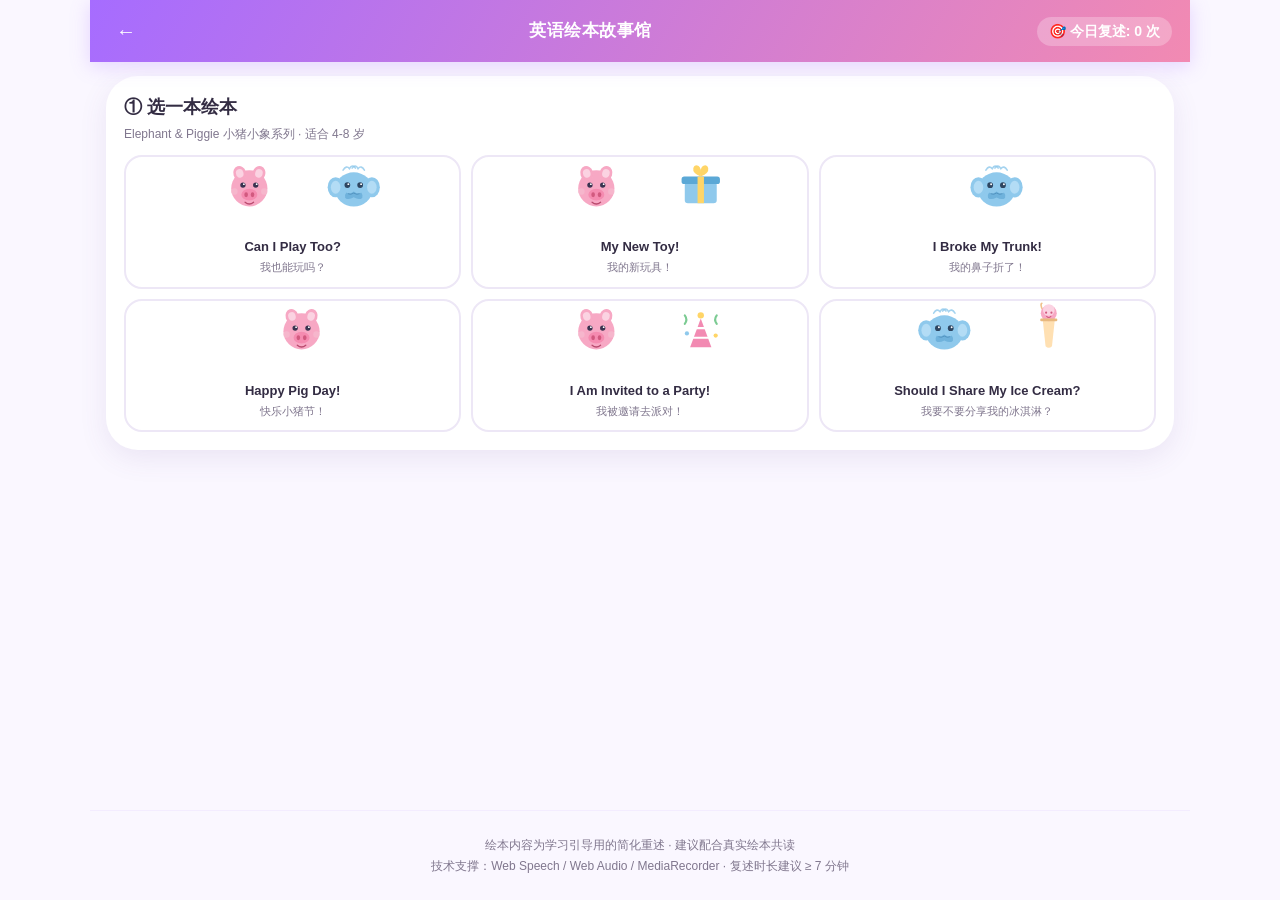
==== english-story.html @ b47df7da "Add English Story Tool: Elephant & Piggie storytelling with recording & feedback" ====
<!DOCTYPE html>
<html lang="zh-CN">
<head>
<meta charset="UTF-8">
<meta name="viewport" content="width=device-width,initial-scale=1.0,maximum-scale=1.0,user-scalable=no,viewport-fit=cover">
<meta name="apple-mobile-web-app-capable" content="yes">
<meta name="theme-color" content="#A66CFF">
<title>英语绘本故事馆 · Elephant & Piggie</title>
<style>
:root{
  --pri:#A66CFF; --pri-l:#F1E9FF; --pri-d:#8B4AE8;
  --accent:#F28AB2; --accent-l:#FCE4EC;
  --math:#FFD567; --math-l:#FFF8E1;
  --cn:#49C7C0; --cn-l:#E0F7FA;
  --habit:#69C98C; --habit-l:#E8F5E9;
  --eng:#4FC3F7; --eng-l:#E3F2FD;
  --bad:#F4707C;
  --bg:#FAF7FF; --bg-alt:#F5F0FA;
  --card:#FFF; --txt:#332C43; --tx2:#80778E;
  --sh:0 8px 28px rgba(94,70,150,.10);
  --sh-hover:0 16px 48px rgba(94,70,150,.18);
  --r:24px; --r-lg:32px;
  --sb:env(safe-area-inset-bottom,0px);
  --st:env(safe-area-inset-top,0px);
}
*{margin:0;padding:0;box-sizing:border-box;-webkit-tap-highlight-color:transparent}
html{scroll-behavior:smooth}
@media (prefers-reduced-motion:reduce){html{scroll-behavior:auto}*, *::before, *::after{animation-duration:.01ms!important;transition-duration:.01ms!important}}
body{
  font-family:-apple-system,BlinkMacSystemFont,"PingFang SC","Microsoft YaHei",sans-serif;
  background:var(--bg); color:var(--txt);
  min-height:100vh; overflow-x:hidden;
  line-height:1.5; -webkit-font-smoothing:antialiased;
}
#app{max-width:960px;margin:0 auto;min-height:100vh;display:flex;flex-direction:column}
.hdr{position:sticky;top:0;z-index:100;background:linear-gradient(120deg,#A66CFF,#F28AB2);padding:12px 18px;padding-top:max(12px,var(--st));display:flex;align-items:center;justify-content:space-between;box-shadow:0 4px 18px rgba(166,108,255,.25)}
.hdr .back{font-size:20px;color:#FFF;cursor:pointer;text-decoration:none;padding:4px 8px;border-radius:8px;transition:background .15s}
.hdr .back:hover{background:rgba(255,255,255,.2)}
.hdr h1{font-size:17px;font-weight:800;color:#FFF;letter-spacing:.5px;flex:1;text-align:center}
.hdr .stats{font-size:14px;color:#FFF;font-weight:700;background:rgba(255,255,255,.25);padding:4px 12px;border-radius:16px;white-space:nowrap}
.main{padding:14px 16px;padding-bottom:calc(60px+var(--sb));flex:1}

.panel{background:var(--card);border-radius:var(--r-lg);padding:18px;box-shadow:var(--sh);margin-bottom:14px}
.panel h2{font-size:18px;font-weight:800;margin-bottom:4px}
.panel .hint{font-size:12px;color:var(--tx2);margin-bottom:12px}

/* 故事选择 */
.story-options{display:grid;grid-template-columns:repeat(auto-fill,minmax(150px,1fr));gap:10px}
.story-btn{background:var(--card);border:2px solid #EDE7F6;border-radius:18px;padding:12px 10px;text-align:center;cursor:pointer;transition:transform .15s,box-shadow .15s,border-color .15s;position:relative;overflow:hidden}
.story-btn:hover{transform:translateY(-4px);box-shadow:var(--sh-hover)}
.story-btn:active{transform:scale(.95)}
.story-btn.selected{border-color:var(--pri);background:var(--pri-l);box-shadow:0 4px 14px rgba(166,108,255,.25)}
.story-btn .thumb{height:64px;display:flex;align-items:center;justify-content:center;margin-bottom:6px}
.story-btn .title{font-size:13px;font-weight:800;color:var(--txt);line-height:1.3}
.story-btn .subtitle{font-size:11px;color:var(--tx2);margin-top:4px;line-height:1.35}

/* 角色卡 */
.cast-row{display:flex;gap:10px;flex-wrap:wrap;margin-bottom:14px}
.cast-card{flex:1;min-width:110px;border-radius:16px;padding:10px;display:flex;align-items:center;gap:8px;
  background:var(--cc-bg,#EEE);border:2px solid transparent;transition:transform .18s,box-shadow .18s}
.cast-card:hover{transform:translateY(-3px);box-shadow:0 8px 20px rgba(94,70,150,.14)}
.cast-card .cav{width:40px;height:40px;flex:0 0 40px;border-radius:50%;background:#FFF;display:flex;align-items:center;justify-content:center;overflow:hidden}
.cast-card .cname{font-size:13px;font-weight:800;color:#3A3350;line-height:1.15}
.cast-card .cvoice{font-size:10px;color:#6B6380;margin-top:2px;font-style:italic}

/* 舞台 / 插图 */
.stage{position:relative;border-radius:22px;overflow:hidden;background:var(--scene-bg,#EAF2FF);margin-bottom:14px;
  box-shadow:inset 0 0 0 3px rgba(255,255,255,.6);min-height:320px;cursor:pointer}
.stage svg.bg{display:block;width:100%;height:auto;position:absolute;inset:0;height:100%;object-fit:cover}
.stage .caption{position:absolute;left:0;right:0;top:0;background:linear-gradient(to bottom,rgba(30,20,50,.55),rgba(30,20,50,0));
  color:#FFF;font-size:12.5px;font-weight:700;padding:10px 14px 20px;text-shadow:0 1px 3px rgba(0,0,0,.4);z-index:3}
.stage .tap-hint{position:absolute;right:10px;bottom:8px;font-size:11px;font-weight:700;color:#5B5170;
  background:rgba(255,255,255,.82);padding:3px 9px;border-radius:10px;z-index:3}

/* 场景人物 + 贴身旁白（漫画分镜） */
.stage .figure{position:absolute;transform:translate(-50%,-50%);z-index:2;
  display:flex;flex-direction:column;align-items:center;gap:5px}
.stage .figure .art{width:var(--fw,92px);height:var(--fw,92px);pointer-events:none;
  filter:drop-shadow(0 6px 10px rgba(40,25,70,.18))}
.stage .figure .art svg{width:100%;height:100%;display:block}
.stage .figure .art.inv svg{transform:scaleX(-1)}
.stage .fig-bub{position:relative;max-width:150px;background:#FFF;border-radius:14px;padding:8px 11px;
  box-shadow:0 6px 18px rgba(70,45,120,.18);border:2.5px solid var(--c-accent,#A66CFF);
  cursor:pointer;transition:transform .16s,box-shadow .16s}
.stage .fig-bub::after{content:'';position:absolute;left:50%;bottom:-9px;transform:translateX(-50%);
  width:0;height:0;border-left:8px solid transparent;border-right:8px solid transparent;
  border-top:9px solid var(--c-accent,#A66CFF)}
.stage .fig-bub::before{content:'';position:absolute;left:50%;bottom:-6px;transform:translateX(-50%);
  width:0;height:0;border-left:6px solid transparent;border-right:6px solid transparent;border-top:7px solid #FFF;z-index:1}
.stage .fig-bub:hover{transform:translateY(-3px) scale(1.03);box-shadow:0 10px 24px rgba(70,45,120,.26)}
.stage .fig-bub:active{transform:scale(.96)}
.stage .fig-name{font-size:9.5px;font-weight:800;color:var(--c-accent,#A66CFF);letter-spacing:.4px;
  text-transform:uppercase;margin-bottom:1px}
.stage .fig-en{font-size:13px;font-weight:800;line-height:1.28;color:#2B2440}
.stage .fig-cn{font-size:10.5px;color:#7B7392;margin-top:3px;line-height:1.3}
.stage .figure.active .art{animation:bob .85s ease-in-out infinite}
.stage .figure.active .fig-bub{box-shadow:0 0 0 4px var(--c-glow,rgba(166,108,255,.42)),0 8px 22px rgba(70,45,120,.24);transform:translateY(-3px)}
@keyframes bob{0%,100%{transform:translateY(0)}50%{transform:translateY(-6px)}}
@media (prefers-reduced-motion:reduce){.stage .figure.active .art{animation:none}}

/* 台词：人物 + 贴身旁白（纵向剧本流） */
.sc-divider{margin:16px 0 10px;font-size:12px;font-weight:800;color:var(--tx2);letter-spacing:1.5px;
  display:flex;align-items:center;gap:10px}
.sc-divider::before,.sc-divider::after{content:'';height:1px;background:#EDE7F6;flex:1}
.line-list{display:grid;gap:10px}
.line{display:flex;gap:9px;align-items:flex-start;cursor:pointer;transition:transform .16s}
.line.right{flex-direction:row-reverse}
.line .avatar{width:42px;height:42px;flex:0 0 42px;border-radius:50%;background:#FFF;font-size:21px;
  display:flex;align-items:center;justify-content:center;box-shadow:0 3px 9px rgba(94,70,150,.14)}
.line .bub{position:relative;flex:1;min-width:0;background:#FFF;border-radius:16px;padding:9px 12px 10px;
  border:2.5px solid var(--line-accent,#A66CFF);box-shadow:0 4px 12px rgba(94,70,150,.08);transition:box-shadow .16s}
.line .bub::after{content:'';position:absolute;top:13px;width:0;height:0;
  border-top:8px solid transparent;border-bottom:8px solid transparent}
.line.left .bub::after{left:-9px;border-right:9px solid var(--line-accent,#A66CFF)}
.line.right .bub::after{right:-9px;border-left:9px solid var(--line-accent,#A66CFF)}
.line:hover .bub{box-shadow:0 8px 20px rgba(94,70,150,.15)}
.line:active{transform:scale(.99)}
.line.speaking .bub{box-shadow:0 0 0 4px var(--line-glow,rgba(166,108,255,.3)),0 8px 20px rgba(94,70,150,.14)}
.bub-top{display:flex;align-items:center;gap:7px;margin-bottom:2px}
.bub-top .who{font-size:11px;font-weight:800;color:var(--line-accent,#8B4AE8);letter-spacing:.4px;text-transform:uppercase}
.bub-top .tone{font-size:10px;font-weight:700;padding:1px 7px;border-radius:9px}
.bub-top .spk{margin-left:auto;font-size:14px;opacity:.4}
.line.speaking .bub-top .spk{opacity:1}
.line .en{font-size:16px;font-weight:800;color:var(--txt);line-height:1.35}
.line .cn{font-size:12px;color:var(--tx2);margin-top:3px}
.line.right .bub-top{flex-direction:row-reverse}
.line.right .bub-top .spk{margin-left:0;margin-right:auto}
.line.right .en,.line.right .cn{text-align:right}
/* 音色对照表 */
.voice-table{display:grid;gap:7px;margin-top:12px}
.vt-row{display:flex;align-items:center;gap:10px;background:#FBF9FF;border-radius:12px;padding:8px 11px}
.vt-row .vn{font-size:13px;font-weight:800;width:82px;flex:0 0 82px}
.vt-row .vbar{flex:1;height:9px;border-radius:5px;background:#EDE7F6;overflow:hidden;position:relative}
.vt-row .vbar i{position:absolute;top:0;bottom:0;border-radius:5px;display:block}
.vt-row .vt{font-size:11px;color:var(--tx2);width:78px;flex:0 0 78px;text-align:right}

/* 按钮 */
.btn{display:inline-flex;align-items:center;gap:6px;padding:11px 20px;border-radius:14px;border:none;cursor:pointer;
  font-size:14px;font-weight:800;font-family:inherit;transition:transform .15s,box-shadow .15s,filter .15s}
.btn:active{transform:scale(.95)}
.btn.primary{background:linear-gradient(135deg,var(--pri),var(--pri-d));color:#FFF;box-shadow:0 6px 18px rgba(166,108,255,.32)}
.btn.primary:hover{filter:brightness(1.06)}
.btn.ghost{background:var(--pri-l);color:var(--pri-d)}
.btn.ghost:hover{background:#E7DAFF}
.btn.eng{background:linear-gradient(135deg,#5BC8F5,#2E9BD6);color:#FFF;box-shadow:0 6px 18px rgba(79,195,247,.3)}
.btn.small{padding:8px 14px;font-size:13px;border-radius:12px}
.btn-row{display:flex;gap:10px;flex-wrap:wrap;margin-top:14px}
.btn[disabled]{opacity:.45;pointer-events:none}

/* 复述目标条 */
.goal{margin-top:14px;background:#FBF9FF;border-radius:16px;padding:12px 14px}
.goal .gt{display:flex;justify-content:space-between;font-size:12px;font-weight:800;color:var(--tx2);margin-bottom:7px}
.goal .track{height:10px;border-radius:6px;background:#EDE7F6;overflow:hidden}
.goal .fill{height:100%;width:0%;border-radius:6px;background:linear-gradient(90deg,var(--pri),var(--accent));transition:width .35s}
.goal .gd{font-size:12px;color:var(--tx2);margin-top:7px}

/* 复述方式 */
.rec-options{display:flex;flex-wrap:wrap;gap:12px;margin-top:12px}
.rec-option{flex:1;min-width:140px;border:2px solid #EDE7F6;border-radius:16px;padding:14px 12px;text-align:center;cursor:pointer;transition:transform .15s,box-shadow .15s,border-color .15s}
.rec-option:hover{transform:translateY(-3px);box-shadow:var(--sh)}
.rec-option:active{transform:scale(.97)}
.rec-option.selected{border-color:var(--pri);background:var(--pri-l);box-shadow:0 4px 14px rgba(166,108,255,.25)}
.rec-option .icon{font-size:28px;margin-bottom:6px}
.rec-option .title{font-size:14px;font-weight:800;color:var(--txt)}
.rec-option .desc{font-size:12px;color:var(--tx2);margin-top:4px;line-height:1.4}

/* 录音 */
.recording-controls{display:flex;flex-wrap:wrap;gap:12px;align-items:center;justify-content:center;margin-bottom:12px}
.rec-btn{background:var(--pri);color:#FFF;border:none;border-radius:50%;width:60px;height:60px;font-size:13px;font-weight:800;display:flex;align-items:center;justify-content:center;cursor:pointer;transition:transform .15s,box-shadow .15s;font-family:inherit;box-shadow:0 6px 18px rgba(166,108,255,.3)}
.rec-btn:active{transform:scale(.92)}
.rec-btn.stop{background:var(--bad);box-shadow:0 6px 18px rgba(244,112,124,.32)}
.rec-btn.pause{background:var(--accent);box-shadow:0 6px 18px rgba(242,138,178,.32)}
.rec-btn.pulsing{animation:recPulse 1.4s ease-in-out infinite}
@keyframes recPulse{0%,100%{box-shadow:0 0 0 0 rgba(244,112,124,.55)}50%{box-shadow:0 0 0 14px rgba(244,112,124,0)}}
.rec-time{font-size:30px;font-weight:800;color:var(--txt);font-variant-numeric:tabular-nums;letter-spacing:1px}
.rec-time.warn{color:var(--habit)}
.rec-meta{font-size:12px;color:var(--tx2);text-align:center;margin-top:6px}
video#preview{width:100%;max-width:420px;border-radius:16px;background:#241E33;margin:0 auto;display:block;box-shadow:var(--sh)}

/* 回放 */
.playback-controls{display:flex;justify-content:center;gap:12px;margin-bottom:10px}
.progress-container{width:100%;height:8px;background:#EDE7F6;border-radius:5px;position:relative;cursor:pointer;margin:10px 0}
.progress-bar{height:100%;background:linear-gradient(90deg,var(--pri),var(--accent));width:0%;border-radius:5px;transition:width .2s linear}
#playbackTime{font-size:13px;color:var(--tx2);text-align:center;font-variant-numeric:tabular-nums}
#playbackVideo{width:100%;max-width:440px;border-radius:16px;display:block;margin:0 auto 10px;background:#241E33}

/* 反馈 */
.score-row{display:flex;gap:10px;flex-wrap:wrap;margin-bottom:12px}
.score-chip{flex:1;min-width:92px;background:#FBF9FF;border-radius:14px;padding:10px;text-align:center}
.score-chip .sv{font-size:22px;font-weight:800;color:var(--pri-d)}
.score-chip .sl{font-size:11px;color:var(--tx2);margin-top:2px}
.feedback-content{font-size:14px;line-height:1.65;color:var(--txt)}
.feedback-content ul{margin:8px 0 8px 18px}
.feedback-content li{margin:4px 0}
.feedback-tip{background:var(--pri-l);border-left:4px solid var(--pri);padding:11px 13px;margin-top:12px;border-radius:0 10px 10px 0;font-size:13px;line-height:1.6}
.save-zone{margin-top:14px;padding:14px;border-radius:16px;background:var(--habit-l);border:2px dashed var(--habit);text-align:center}
.save-zone .sz-t{font-size:14px;font-weight:800;color:#2E7D4F;margin-bottom:4px}
.save-zone .sz-d{font-size:12px;color:#4E7A60;margin-bottom:10px;line-height:1.5}
.hidden{display:none!important}

.footer{text-align:center;padding:24px 16px;color:var(--tx2);font-size:12px;border-top:1px solid rgba(166,108,255,.08);line-height:1.7}
.footer a{color:var(--pri);text-decoration:none;font-weight:600}

/* 横屏矮屏压缩 */
@media (orientation:landscape) and (max-height:620px){
  .story-btn .thumb{height:46px}
  .story-btn .subtitle{display:none}
  .main{padding:10px 14px 40px}
}
/* 手机竖屏 */
@media(max-width:700px){
  .story-options{grid-template-columns:repeat(2,1fr)}
  .story-btn .subtitle{font-size:10px}
  .line .en{font-size:15px}
  .cast-card{min-width:calc(50% - 5px)}
}
/* 宽屏 */
@media(min-width:901px){
  #app{max-width:1100px}
  .story-options{grid-template-columns:repeat(3,1fr)}
}
</style>
</head>
<body>
<div id="app">
<div class="hdr">
<a href="/" class="back" aria-label="返回首页">←</a>
<h1>英语绘本故事馆</h1>
<div class="stats" id="stats">🎯 今日复述: 0 次</div>
</div>
<div class="main">

<!-- 1. 选故事 -->
<div class="panel">
  <h2>① 选一本绘本</h2>
  <p class="hint">Elephant &amp; Piggie 小猪小象系列 · 适合 4-8 岁</p>
  <div class="story-options" id="storyOptions"></div>
</div>

<!-- 2. 学故事（角色 + 插图 + 对话） -->
<div class="panel hidden" id="teachingCard">
  <h2 id="teachingTitle">② 一起读故事</h2>
  <p class="hint" id="teachingHint">先认识角色，再看图听对话。点任意一句可以单独听，点「全篇朗读」可以听完整故事。</p>

  <div class="cast-row" id="castRow"></div>
  <div class="stage" id="stage"></div>

  <div class="btn-row" style="margin-top:0;margin-bottom:12px">
    <button class="btn primary small" id="playAllBtn">▶ 全篇朗读</button>
    <button class="btn ghost small" id="stopAllBtn">⏹ 停止</button>
    <button class="btn ghost small" id="cnToggleBtn">中文：开</button>
  </div>

  <div class="line-list" id="lineList"></div>

  <div class="btn-row">
    <button class="btn primary" id="teachToRecBtn">我读会了，开始复述 →</button>
  </div>
</div>

<!-- 3. 选复述方式 -->
<div class="panel hidden" id="recModePanel">
  <h2>③ 选择复述方式</h2>
  <p class="hint">用你自己的话，把这个故事讲一遍，越详细越好。</p>
  <div class="rec-options">
    <div class="rec-option" id="optPlayback" data-mode="playback">
      <div class="icon">🎧</div>
      <div class="title">只回放 + 给建议</div>
      <div class="desc">录完直接回放，我帮你分析，不留文件</div>
    </div>
    <div class="rec-option" id="optSave" data-mode="save">
      <div class="icon">💾</div>
      <div class="title">复述得好就保存</div>
      <div class="desc">讲满 7 分钟且表现不错，可存到本地设备</div>
    </div>
  </div>
</div>

<!-- 4. 录音复述 -->
<div class="panel hidden" id="recordingCard">
  <h2>④ 开始复述</h2>
  <p class="hint" id="recHint">目标 ≥ 7 分钟。讲的时候可以看着上面学过的句子，也可以自己加新的词。</p>
  <video id="preview" autoplay muted playsinline class="hidden"></video>
  <div class="recording-controls">
    <button class="rec-btn" id="recordBtn">开始</button>
    <button class="rec-btn stop hidden" id="stopBtn">停止</button>
    <button class="rec-btn pause hidden" id="pauseBtn">暂停</button>
  </div>
  <div style="text-align:center"><div class="rec-time" id="recTime">00:00</div>
    <div class="rec-meta" id="recMeta">还没开始</div></div>
  <div class="goal">
    <div class="gt"><span>复述时长目标</span><span id="goalLabel">0 / 7 分钟</span></div>
    <div class="track"><div class="fill" id="goalFill"></div></div>
    <div class="gd" id="goalDesc">时间不是唯一标准——能讲清楚角色、发生了什么、结果怎样，才是好复述。</div>
  </div>
</div>

<!-- 5. 回放 -->
<div class="panel hidden" id="playbackCard">
  <h2>⑤ 听一听你的复述</h2>
  <video id="playbackVideo" controls playsinline class="hidden"></video>
  <audio id="playbackAudio" controls class="hidden" style="width:100%"></audio>
  <div id="playbackOffline" class="hidden">
    <div class="playback-controls">
      <button class="btn eng" id="playBtn">▶ 播放</button>
      <button class="btn ghost" id="pauseBtn2">⏸ 暂停</button>
    </div>
    <div class="progress-container" id="progressWrap"><div class="progress-bar" id="progressBar"></div></div>
    <div id="playbackTime">00:00 / 00:00</div>
  </div>
  <div class="btn-row">
    <button class="btn ghost small" id="retryBtn">再录一次</button>
    <button class="btn primary small" id="toFeedbackBtn">看看建议 →</button>
  </div>
</div>

<!-- 6. 反馈 -->
<div class="panel hidden" id="feedbackCard">
  <h2>⑥ 来自 Polly 的建议</h2>
  <div class="score-row" id="scoreRow"></div>
  <div class="feedback-content" id="feedbackContent"></div>
  <div class="feedback-tip" id="feedbackTip"></div>
  <div class="save-zone hidden" id="saveZone">
    <div class="sz-t">🎉 这段复述很棒，要保存下来吗？</div>
    <div class="sz-d" id="saveZoneDesc">保存后可以在本地设备里回看，也能发给爸爸妈妈听。</div>
    <div class="btn-row" style="justify-content:center;margin-top:0">
      <button class="btn primary small" id="saveBtn">💾 保存到本地</button>
      <button class="btn ghost small" id="discardBtn">不用了</button>
    </div>
  </div>
  <div class="btn-row">
    <button class="btn ghost small" id="backToTeachBtn">← 再学一遍这个故事</button>
  </div>
</div>

</div>
<div class="footer">
  <p>绘本内容为学习引导用的简化重述 · 建议配合真实绘本共读</p>
  <p class="copyright">技术支撑：Web Speech / Web Audio / MediaRecorder · 复述时长建议 ≥ 7 分钟</p>
</div>
</div>

<script>
/* =========================================================
   角色档案（决定音色高低快慢）
   ========================================================= */
var CHARACTERS = {
  /* pitch/rate 为角色的"基准嗓"；每一句还会叠加 line.tone 的情绪修饰。
     基准音高的上限刻意留在 1.50 —— 这样"兴奋/惊讶"还能继续往上走，
     否则 highest 情绪会被 Web Speech 的 2.0 上限压成一条平线。 */
  piggie: { name:'Piggie', cn:'小猪',  em:'🐷', bg:'#FCE4EC', accent:'#E8709A', pitch:1.50, rate:1.06, voice:'清脆高音',
            pos:[[30,54],[66,50],[46,52],[70,54]] },
  gerald: { name:'Gerald', cn:'小象',  em:'🐘', bg:'#E3F2FD', accent:'#3E9AD4', pitch:0.32, rate:0.80, voice:'低沉慢速',
            pos:[[34,56],[70,52],[50,54],[32,54]] },
  snake:  { name:'Snake',  cn:'小蛇',  em:'🐍', bg:'#E8F5E9', accent:'#4CAF7D', pitch:1.62, rate:1.24, voice:'尖细快语',
            pos:[[30,58],[62,72],[38,56],[68,50]] },
  puppy:  { name:'Puppy',  cn:'小狗',  em:'🐶', bg:'#FFF8E1', accent:'#D3A017', pitch:1.42, rate:1.04, voice:'明亮中高',
            pos:[[30,58],[68,54],[48,56],[66,52]] },
  nah:    { name:'Narrator', cn:'旁白', em:'📖', bg:'#F1E9FF', accent:'#8B4AE8', pitch:1.00, rate:0.86, voice:'平稳叙述',
            pos:[[50,50],[50,50],[50,50],[50,50]] }
};

/* 情绪修饰：让同一角色在不同句子里有抑扬顿挫，而不是一个调子念到底 */
var TONES = {
  normal:    { pitch:1.00, rate:1.00, label:'' },
  happy:     { pitch:1.22, rate:1.08, label:'开心' },
  excited:   { pitch:1.38, rate:1.16, label:'兴奋' },
  question:  { pitch:1.20, rate:0.96, label:'疑问' },
  surprised: { pitch:1.42, rate:1.12, label:'惊讶' },
  sad:       { pitch:0.80, rate:0.84, label:'失落' },
  worried:   { pitch:0.94, rate:0.90, label:'担心' },
  angry:     { pitch:1.10, rate:1.10, label:'生气' },
  proud:     { pitch:0.96, rate:0.92, label:'得意' },
  whisper:   { pitch:0.86, rate:0.78, label:'轻声' },
  thinking:  { pitch:0.98, rate:0.80, label:'思考' },
  laugh:     { pitch:1.34, rate:1.10, label:'大笑' }
};

/* 显示用音高刻度：把绝对 pitch 映射成 1-10 格，让"差别大"看得见 */
function pitchScale(chKey) {
  var p = CHARACTERS[chKey].pitch;
  return Math.max(1, Math.min(10, Math.round((p - 0.3) / (2.0 - 0.3) * 9 + 1)));
}

/* 每个角色的情绪可用区间：高音角色向上留余量，低音角色向下留余量 */
var PITCH_RANGE = {
  gerald: { min: 0.20, max: 0.62 },
  piggie: { min: 1.15, max: 1.68 },
  snake:  { min: 1.28, max: 1.92 },
  puppy:  { min: 1.10, max: 1.58 },
  nah:    { min: 0.80, max: 1.28 }
};

/* 基准嗓 × 情绪 → 最终音高/语速。
   音高用"区间内插值"而不是直接相乘，否则高音角色的开心/兴奋会被 2.0 上限压成同一条线。 */
function resolveVoice(chKey, toneKey) {
  var ch = CHARACTERS[chKey] || CHARACTERS.nah;
  var t = TONES[toneKey] || TONES.normal;
  var rng = PITCH_RANGE[chKey] || { min: 0.8, max: Math.min(1.95, ch.pitch * 1.3) };

  /* 情绪强度：sad=0 → normal=0.5 → surprised=1，映射到 [min,max] */
  var strength = (t.pitch - 0.78) / (1.42 - 0.78);
  if (strength < 0) strength = 0;
  if (strength > 1) strength = 1;
  /* 情绪越强，越向区间两端拉开，制造明显起伏 */
  var curve = strength * strength * (3 - 2 * strength); // smoothstep，两端更分明
  var pitch = rng.min + (rng.max - rng.min) * curve;

  var rate = ch.rate * t.rate;
  if (rate > 1.7) rate = 1.7;
  if (rate < 0.55) rate = 0.55;

  var segRate;
  if (rate <= 0.92) segRate = [rate * 0.94, rate * 1.03, rate * 0.90, rate * 0.97];
  else segRate = [rate * 0.98, rate * 1.06, rate * 0.99, rate * 1.02];
  return { pitch: pitch, rate: rate, segRate: segRate, tone: t, strength: curve };
}

/* =========================================================
   插图（纯手写内联 SVG，无任何外部资源）
   ========================================================= */
var ART = {
  piggieL: '<svg viewBox="0 0 100 100"><circle cx="50" cy="54" r="34" fill="#F7A8C4"/><ellipse cx="32" cy="26" rx="12" ry="14" fill="#F7A8C4" transform="rotate(-18 32 26)"/><ellipse cx="68" cy="26" rx="12" ry="14" fill="#F7A8C4" transform="rotate(18 68 26)"/><ellipse cx="32" cy="26" rx="7" ry="8" fill="#FBD3E2" transform="rotate(-18 32 26)"/><ellipse cx="68" cy="26" rx="7" ry="8" fill="#FBD3E2" transform="rotate(18 68 26)"/><circle cx="38" cy="48" r="5" fill="#3A3350"/><circle cx="62" cy="48" r="5" fill="#3A3350"/><circle cx="39.8" cy="46.2" r="1.7" fill="#FFF"/><circle cx="63.8" cy="46.2" r="1.7" fill="#FFF"/><ellipse cx="50" cy="66" rx="15" ry="11" fill="#F58BB0"/><ellipse cx="44" cy="66" rx="3.4" ry="4.6" fill="#D2597F"/><ellipse cx="56" cy="66" rx="3.4" ry="4.6" fill="#D2597F"/><path d="M42 80 q8 7 16 0" stroke="#B94A6E" stroke-width="2.4" fill="none" stroke-linecap="round"/><circle cx="22" cy="60" r="6" fill="#F6B9CE" opacity=".85"/><circle cx="78" cy="60" r="6" fill="#F6B9CE" opacity=".85"/></svg>',
  geraldL: '<svg viewBox="0 0 100 100"><ellipse cx="50" cy="56" rx="35" ry="32" fill="#8FC9EC"/><ellipse cx="16" cy="52" rx="15" ry="19" fill="#8FC9EC"/><ellipse cx="84" cy="52" rx="15" ry="19" fill="#8FC9EC"/><ellipse cx="16" cy="52" rx="9" ry="12" fill="#B3DCF5"/><ellipse cx="84" cy="52" rx="9" ry="12" fill="#B3DCF5"/><circle cx="38" cy="48" r="5.4" fill="#2E4560"/><circle cx="62" cy="48" r="5.4" fill="#2E4560"/><circle cx="39.8" cy="46.2" r="1.8" fill="#FFF"/><circle cx="63.8" cy="46.2" r="1.8" fill="#FFF"/><path d="M50 60 q-8 6 -14 2 q-4 5 -2 10 q6 5 16 -1 q10 6 16 1 q2 -5 -2 -10 q-6 4 -14 -2 z" fill="#6FB2DC"/><path d="M50 63 q-6 4 -11 1" stroke="#4E8FBB" stroke-width="1.6" fill="none"/><path d="M50 63 q6 4 11 1" stroke="#4E8FBB" stroke-width="1.6" fill="none"/><path d="M30 20 q6 -10 12 -3 q5 -9 11 -1" stroke="#8FC9EC" stroke-width="3" fill="none" stroke-linecap="round" opacity=".8"/><path d="M70 20 q-6 -10 -12 -3 q-5 -9 -11 -1" stroke="#8FC9EC" stroke-width="3" fill="none" stroke-linecap="round" opacity=".8"/></svg>',
  snakeL: '<svg viewBox="0 0 100 100"><path d="M18 82 q22 0 22 -18 q0 -16 20 -16 q22 0 22 -18 q0 -10 -12 -10" stroke="#7CCB93" stroke-width="13" fill="none" stroke-linecap="round"/><circle cx="70" cy="20" r="14" fill="#7CCB93"/><circle cx="65" cy="17" r="3.2" fill="#2E4B36"/><circle cx="75" cy="17" r="3.2" fill="#2E4B36"/><circle cx="65.8" cy="15.8" r="1.1" fill="#FFF"/><circle cx="75.8" cy="15.8" r="1.1" fill="#FFF"/><path d="M64 26 q6 5 12 0" stroke="#3F7A52" stroke-width="2.2" fill="none" stroke-linecap="round"/><path d="M76 30 l6 6 m-2 -8 l7 3" stroke="#E8506E" stroke-width="2.2" stroke-linecap="round"/><circle cx="30" cy="70" r="3" fill="#A5DEB5"/><circle cx="44" cy="52" r="3" fill="#A5DEB5"/><circle cx="58" cy="40" r="3" fill="#A5DEB5"/></svg>',
  puppyL: '<svg viewBox="0 0 100 100"><ellipse cx="50" cy="55" rx="31" ry="30" fill="#E8C48A"/><ellipse cx="22" cy="40" rx="12" ry="20" fill="#C9A066" transform="rotate(-14 22 40)"/><ellipse cx="78" cy="40" rx="12" ry="20" fill="#C9A066" transform="rotate(14 78 40)"/><circle cx="39" cy="50" r="5" fill="#3A3350"/><circle cx="61" cy="50" r="5" fill="#3A3350"/><circle cx="40.6" cy="48.4" r="1.6" fill="#FFF"/><circle cx="62.6" cy="48.4" r="1.6" fill="#FFF"/><ellipse cx="50" cy="66" rx="13" ry="10" fill="#F5DFB8"/><ellipse cx="50" cy="62" rx="5" ry="3.6" fill="#3A3350"/><path d="M50 66 v5 m0 0 q-5 4 -9 0 m9 0 q5 4 9 0" stroke="#8A6A38" stroke-width="2" fill="none" stroke-linecap="round"/><ellipse cx="27" cy="62" rx="6" ry="4" fill="#F7B6C4" opacity=".7"/><ellipse cx="73" cy="62" rx="6" ry="4" fill="#F7B6C4" opacity=".7"/></svg>',
  busL: '<svg viewBox="0 0 100 100"><rect x="12" y="26" width="76" height="48" rx="10" fill="#FFD567"/><rect x="20" y="34" width="24" height="18" rx="4" fill="#BEE6FA"/><rect x="50" y="34" width="30" height="18" rx="4" fill="#BEE6FA"/><rect x="12" y="58" width="76" height="7" fill="#E0AE33"/><circle cx="28" cy="76" r="8" fill="#4A4258"/><circle cx="72" cy="76" r="8" fill="#4A4258"/><circle cx="28" cy="76" r="3" fill="#B9B2C7"/><circle cx="72" cy="76" r="3" fill="#B9B2C7"/><path d="M84 40 h6" stroke="#E8506E" stroke-width="4" stroke-linecap="round"/></svg>',
  ballL: '<svg viewBox="0 0 100 100"><circle cx="50" cy="50" r="32" fill="#F4707C"/><path d="M18 50 q32 -14 64 0" stroke="#FFF" stroke-width="5" fill="none"/><path d="M50 18 q-14 32 0 64" stroke="#FFF" stroke-width="5" fill="none"/><circle cx="50" cy="50" r="32" fill="none" stroke="#D3455A" stroke-width="3"/></svg>',
  iceL:  '<svg viewBox="0 0 100 100"><path d="M38 26 L62 26 L56 82 Q50 88 44 82 Z" fill="#FFE0B2"/><path d="M40 16 q-8 -12 -2 -16" stroke="#F0C08A" stroke-width="3" fill="none"/><circle cx="50" cy="20" r="15" fill="#F7A8C4"/><circle cx="50" cy="14" r="11" fill="#FBD3E2"/><circle cx="45" cy="19" r="2" fill="#D2597F"/><circle cx="55" cy="19" r="2" fill="#D2597F"/><path d="M46 26 q4 4 8 0" stroke="#D2597F" stroke-width="2" fill="none" stroke-linecap="round"/><rect x="34" y="30" width="32" height="5" rx="2" fill="#E8B87E"/></svg>',
  cakeL: '<svg viewBox="0 0 100 100"><rect x="20" y="52" width="60" height="30" rx="6" fill="#FBD3E2"/><rect x="20" y="46" width="60" height="10" rx="5" fill="#F7A8C4"/><path d="M20 52 q10 8 20 0 q10 8 20 0 q10 8 20 0 v6 h-60z" fill="#FFF0F6"/><rect x="48" y="30" width="4" height="14" fill="#8FC9EC"/><ellipse cx="50" cy="27" rx="5" ry="7" fill="#FFD567"/><circle cx="34" cy="66" r="3" fill="#E8506E"/><circle cx="52" cy="70" r="3" fill="#4CAF7D"/><circle cx="66" cy="64" r="3" fill="#8B4AE8"/></svg>',
  giftL: '<svg viewBox="0 0 100 100"><rect x="20" y="42" width="60" height="40" rx="6" fill="#8FC9EC"/><rect x="14" y="32" width="72" height="14" rx="5" fill="#5BA8D6"/><rect x="44" y="32" width="12" height="50" fill="#FFD567"/><path d="M50 32 q-16 -6 -14 -16 q2 -8 10 -4 q6 4 4 20z" fill="#FFD567"/><path d="M50 32 q16 -6 14 -16 q-2 -8 -10 -4 q-6 4 -4 20z" fill="#FFD567"/></svg>',
  partyL: '<svg viewBox="0 0 100 100"><path d="M30 84 L50 30 L70 84 Z" fill="#F28AB2"/><path d="M36 66 h28 M42 48 h16" stroke="#FFF" stroke-width="4" stroke-linecap="round"/><circle cx="50" cy="24" r="6" fill="#FFD567"/><path d="M20 40 q6 -8 0 -16 M80 40 q-6 -8 0 -16" stroke="#7CCB93" stroke-width="4" fill="none" stroke-linecap="round"/><circle cx="24" cy="58" r="4" fill="#8FC9EC"/><circle cx="78" cy="62" r="4" fill="#FFD567"/></svg>'
};

/* 场景插画：把角色摆到背景里 */
function scene(roleKeys, bgTop, bgBot, extra) {
  var mid = '';
  var n = roleKeys.length;
  roleKeys.forEach(function (k, i) {
    var art = (k.role === 'gerald' ? ART.geraldL : k.role === 'piggie' ? ART.piggieL : k.role === 'snake' ? ART.snakeL : k.role === 'puppy' ? ART.puppyL : ART.piggieL);
    var w = n === 1 ? 40 : n === 2 ? 32 : 26;
    var gap = 100 / (n + 1);
    var x = gap * (i + 1) - w / 2;
    var scale = k.scale || 1;
    var flip = k.flip ? ' transform="scale(-1,1)" transform-origin="50 50"' : '';
    mid += '<g transform="translate(' + x + ',' + (86 - w * scale) + ') scale(' + (w * scale / 100) + ')"' + flip + '>' + art + '</g>';
  });
  return '<svg viewBox="0 0 100 100" preserveAspectRatio="xMidYMid slice">' +
    '<defs><linearGradient id="sg' + Math.random().toString(36).slice(2, 7) + '" x1="0" y1="0" x2="0" y2="1">' +
    '<stop offset="0%" stop-color="' + bgTop + '"/><stop offset="100%" stop-color="' + bgBot + '"/></linearGradient></defs>' +
    '<rect width="100" height="100" fill="' + bgTop + '"/>' +
    '<rect y="34" width="100" height="66" fill="' + bgBot + '" opacity=".55"/>' +
    '<ellipse cx="50" cy="98" rx="70" ry="14" fill="#FFFFFF" opacity=".35"/>' +
    (extra || '') + mid + '</svg>';
}

/* =========================================================
   绘本数据：角色 + 场景 + 逐句对话剧本
   ========================================================= */
var STORIES = [
  {
    id: 'can-i-play-too',
    title: 'Can I Play Too?',
    cn: '我也能玩吗？',
    cover: ['piggie', 'gerald'],
    blurb: '小猪小象在玩抛球，小蛇也想加入——可是蛇没有手呀！',
    cast: ['piggie', 'gerald', 'snake'],
    scenes: [
      { bg:['#D6ECFB', '#A9D4F2'], cap: '第 1 幕 · 一起玩抛球，玩得正开心' },
      { bg:['#FBE0EC', '#F2C0D8'], cap: '第 2 幕 · 小蛇来了，他也想玩' },
      { bg:['#FFF3DC', '#F2DFB4'], cap: '第 3 幕 · 球砸到了头！怎么办？' },
      { bg:['#E2F6E4', '#C0E5C4'], cap: '第 4 幕 · 想出一个新玩法，三个人一起玩' }
    ],
    script: [
      { who:'gerald', tone:'excited',   en:"Let us play catch!", cn:'我们来玩抛接球吧！' },
      { who:'piggie', tone:'happy',     en:"Yes! I love this game.", cn:'好呀！我最喜欢这个游戏了。' },
      { who:'gerald', tone:'proud',     en:"I am the best thrower!", cn:'我是最厉害的投手！' },
      { who:'piggie', tone:'laugh',     en:"Hee hee! I caught it!", cn:'嘿嘿！我接住啦！' },
      { who:'snake',  tone:'question',  en:"Hello! Can I play too?", cn:'你们好！我也能玩吗？' },
      { who:'piggie', tone:'surprised', en:"Oh! But you have no arms.", cn:'哦……可是你没有手臂呀。' },
      { who:'gerald', tone:'worried',   en:"I am sorry. This game needs arms.", cn:'对不起，这个游戏要有手臂才能玩。' },
      { who:'snake',  tone:'sad',       en:"Oh. I see.", cn:'哦……我明白了。' },
      { who:'snake',  tone:'normal',    en:"But I still want to try!", cn:'可我还是想试一试！' },
      { who:'piggie', tone:'excited',   en:"Let us throw the ball to Snake!", cn:'我们把球抛给小蛇试试吧！' },
      { who:'snake',  tone:'excited',   en:"I am ready! Throw it here!", cn:'我准备好了！抛过来吧！' },
      { who:'gerald', tone:'surprised', en:"Hey! That hit my head!", cn:'嘿！球打到我的头了！' },
      { who:'snake',  tone:'worried',   en:"Oops! Sorry, Gerald.", cn:'哎呀！对不起，Gerald。' },
      { who:'gerald', tone:'sad',       en:"I do not think this works.", cn:'我觉得这样好像不行。' },
      { who:'piggie', tone:'excited',   en:"Wait! I have an idea!", cn:'等等！我有个好主意！' },
      { who:'gerald', tone:'question',  en:"What is your idea?", cn:'什么好主意？' },
      { who:'piggie', tone:'proud',     en:"We can make a brand new game!", cn:'我们可以发明一个全新的游戏！' },
      { who:'snake',  tone:'question',  en:"A new game for all of us?", cn:'一个我们三个都能玩的游戏？' },
      { who:'gerald', tone:'happy',     en:"Yes! Let us play together.", cn:'对！我们一起玩。' },
      { who:'snake',  tone:'happy',     en:"This is the best game ever!", cn:'这是最好玩的游戏了！' },
      { who:'gerald', tone:'proud',     en:"Friends always find a way.", cn:'好朋友总能想到办法。' }
    ],
    keywords: ['play', 'too', 'arms', 'throw', 'catch', 'ball', 'new game', 'together', 'friend']
  },
  {
    id: 'my-new-toy',
    title: 'My New Toy!',
    cn: '我的新玩具！',
    cover: ['piggie', 'gift'],
    blurb: '小猪得到一个新玩具，小象不小心弄坏了，两个人又气又难过……',
    cast: ['piggie', 'gerald'],
    scenes: [
      { bg:['#FBE0EC', '#F2C0D8'], cap: '第 1 幕 · Piggie 拿到了一个闪闪发光的新玩具' },
      { bg:['#E7E2F7', '#C9BEE8'], cap: '第 2 幕 · 咔嚓——玩具坏了' },
      { bg:['#FBE3E6', '#F5BFC6'], cap: '第 3 幕 · 两个人都很生气、很难过' },
      { bg:['#E2F6E4', '#C0E5C4'], cap: '第 4 幕 · 一起修好它，比一个人玩更开心' }
    ],
    script: [
      { who:'piggie', tone:'excited',   en:"Look! This is my new toy!", cn:'你看！这是我的新玩具！' },
      { who:'gerald', tone:'surprised', en:"Wow! It is so shiny.", cn:'哇！它好亮呀。' },
      { who:'piggie', tone:'proud',     en:"You can hold it. But be careful!", cn:'你可以拿一下。但要小心哦！' },
      { who:'gerald', tone:'whisper',   en:"I will be very, very careful.", cn:'我会非常、非常小心的。' },
      { who:'gerald', tone:'surprised', en:"Oh no!", cn:'哦不！' },
      { who:'piggie', tone:'surprised', en:"What happened?", cn:'怎么了？' },
      { who:'gerald', tone:'sad',       en:"I broke it. I am so sorry.", cn:'我把它弄坏了……真的很对不起。' },
      { who:'piggie', tone:'angry',     en:"You broke it! I am so mad!", cn:'你把它弄坏了！我太生气了！' },
      { who:'gerald', tone:'sad',       en:"It was an accident. I did not mean to.", cn:'我不是故意的，真的不是。' },
      { who:'piggie', tone:'angry',     en:"I do not want to play now.", cn:'我现在不想玩了。' },
      { who:'gerald', tone:'worried',   en:"Let us fix it together. Please?", cn:'我们一起把它修好吧，好吗？' },
      { who:'piggie', tone:'thinking',  en:"Hmm ... Okay. Let us try.", cn:'嗯……好吧，我们试试。' },
      { who:'gerald', tone:'excited',   en:"Look! It works again!", cn:'你看！它又能用了！' },
      { who:'piggie', tone:'happy',     en:"You did it! I forgive you, Gerald.", cn:'你做到了！我原谅你了，Gerald。' },
      { who:'gerald', tone:'question',  en:"Can we share it now?", cn:'我们现在可以一起玩吗？' },
      { who:'piggie', tone:'happy',     en:"Yes. Sharing is more fun.", cn:'可以。分享更好玩。' }
    ],
    keywords: ['new toy', 'broke', 'accident', 'sorry', 'fix', 'forgive', 'share', 'careful']
  },
  {
    id: 'i-broke-my-trunk',
    title: 'I Broke My Trunk!',
    cn: '我的鼻子折了！',
    cover: ['gerald'],
    blurb: '小象的鼻子折了！原因是……一个越讲越长、越讲越好笑的故事。',
    cast: ['gerald', 'piggie'],
    scenes: [
      { bg:['#D6ECFB', '#A9D4F2'], cap: '第 1 幕 · Gerald 的鼻子怎么了？' },
      { bg:['#FFF3DC', '#F2DFB4'], cap: '第 2 幕 · 「一开始，我举起了一头河马……」' },
      { bg:['#FBE0EC', '#F2C0D8'], cap: '第 3 幕 · 「然后，一头犀牛坐到了河马身上！」' },
      { bg:['#E2F6E4', '#C0E5C4'], cap: '第 4 幕 · 讲到最后，两个人一起哈哈大笑' }
    ],
    script: [
      { who:'piggie', tone:'surprised', en:"Gerald! What happened to your trunk?", cn:'Gerald！你的鼻子怎么了？' },
      { who:'gerald', tone:'sad',       en:"I broke my trunk.", cn:'我的鼻子折了。' },
      { who:'piggie', tone:'question',  en:"How did you break it?", cn:'你是怎么弄折的？' },
      { who:'gerald', tone:'normal',    en:"It was a very crazy day.", cn:'那是非常疯狂的一天。' },
      { who:'gerald', tone:'proud',     en:"First, I lifted a hippo with my trunk!", cn:'一开始，我用鼻子举起了一头河马！' },
      { who:'piggie', tone:'surprised', en:"A hippo? With your trunk?", cn:'一头河马？用你的鼻子？' },
      { who:'gerald', tone:'excited',   en:"Then, a rhino sat on the hippo!", cn:'然后，一头犀牛坐到了河马身上！' },
      { who:'piggie', tone:'surprised', en:"Oh my! Then what happened?", cn:'天哪！然后呢？' },
      { who:'gerald', tone:'excited',   en:"And then, my friend came too!", cn:'再然后，我的朋友也来了！' },
      { who:'gerald', tone:'excited',   en:"Finally, I lifted them all up!", cn:'最后，我把它们全都举了起来！' },
      { who:'gerald', tone:'normal',    en:"Then I tripped. That is how I broke it.", cn:'然后我绊了一跤。就是这么弄折的。' },
      { who:'piggie', tone:'laugh',     en:"That is the funniest story ever!", cn:'这是最好笑的故事了！' },
      { who:'gerald', tone:'question',  en:"Can you believe it?", cn:'你信吗？' },
      { who:'piggie', tone:'laugh',     en:"No! Tell me again!", cn:'不信！再讲一遍！' }
    ],
    keywords: ['broke', 'trunk', 'hippo', 'rhino', 'first', 'then', 'finally', 'story']
  },
  {
    id: 'happy-pig-day',
    title: 'Happy Pig Day!',
    cn: '快乐小猪节！',
    cover: ['piggie'],
    blurb: '今天是快乐小猪节，小猪们好开心——可是 Gerald 不是猪，他有点难过。',
    cast: ['piggie', 'gerald'],
    scenes: [
      { bg:['#FBE0EC', '#F2C0D8'], cap: '第 1 幕 · 小猪节到了！到处都是猪猪在跳舞' },
      { bg:['#D6ECFB', '#A9D4F2'], cap: '第 2 幕 · Gerald 有点难过：我不是猪呀' },
      { bg:['#FFF3DC', '#F2DFB4'], cap: '第 3 幕 · 「你是我最好的朋友，这就够了」' },
      { bg:['#E2F6E4', '#C0E5C4'], cap: '第 4 幕 · 不一样也没关系，一起庆祝吧' }
    ],
    script: [
      { who:'piggie', tone:'excited',   en:"Happy Pig Day! It is the best day!", cn:'快乐小猪节！这是最棒的日子！' },
      { who:'gerald', tone:'question',  en:"Happy ... Pig Day?", cn:'快乐……小猪节？' },
      { who:'piggie', tone:'excited',   en:"We dance, we sing, we eat!", cn:'我们跳舞、唱歌、还有好多吃的！' },
      { who:'gerald', tone:'sad',       en:"But I am not a pig.", cn:'可是我不是猪呀。' },
      { who:'piggie', tone:'surprised', en:"Oh. That is true.", cn:'哦……确实是这样。' },
      { who:'gerald', tone:'sad',       en:"I feel a little sad today.", cn:'我今天有点难过。' },
      { who:'piggie', tone:'worried',   en:"Oh no. Do not be sad.", cn:'哦不，别难过。' },
      { who:'piggie', tone:'happy',     en:"You do not need to be a pig!", cn:'你不需要是猪才可以！' },
      { who:'gerald', tone:'question',  en:"I do not?", cn:'真的吗？' },
      { who:'piggie', tone:'happy',     en:"You are my best friend. That is enough.", cn:'你是我最好的朋友，这就够了。' },
      { who:'gerald', tone:'happy',     en:"Then let us celebrate together!", cn:'那我们一起庆祝吧！' },
      { who:'piggie', tone:'proud',     en:"Yes! Being different is fine.", cn:'好！不一样也没关系。' },
      { who:'gerald', tone:'happy',     en:"I love you, my friend.", cn:'我爱你，我的朋友。' }
    ],
    keywords: ['Happy Pig Day', 'pig', 'different', 'sad', 'best friend', 'celebrate', 'together']
  },
  {
    id: 'i-am-invited-to-a-party',
    title: 'I Am Invited to a Party!',
    cn: '我被邀请去派对！',
    cover: ['piggie', 'party'],
    blurb: '小猪第一次收到派对邀请，拉着小象一起准备，可是穿什么才对呢？',
    cast: ['piggie', 'gerald'],
    scenes: [
      { bg:['#FBE0EC', '#F2C0D8'], cap: '第 1 幕 · 邀请函！Piggie 第一次要去派对' },
      { bg:['#E7E2F7', '#C9BEE8'], cap: '第 2 幕 · 穿得太正式？太傻气？试了一次又一次' },
      { bg:['#FFF3DC', '#F2DFB4'], cap: '第 3 幕 · 到底穿什么才好呢？' },
      { bg:['#E2F6E4', '#C0E5C4'], cap: '第 4 幕 · 带着微笑一起去，怎样都开心' }
    ],
    script: [
      { who:'piggie', tone:'excited',   en:"I am invited to a party!", cn:'我被邀请去派对啦！' },
      { who:'gerald', tone:'excited',   en:"A party! That is exciting!", cn:'派对！太让人兴奋了！' },
      { who:'piggie', tone:'worried',   en:"But what should I wear?", cn:'可是我该穿什么呢？' },
      { who:'gerald', tone:'thinking',  en:"Maybe something fancy.", cn:'也许穿得正式一点。' },
      { who:'piggie', tone:'sad',       en:"This is too fancy! I cannot walk.", cn:'这太正式了！我都走不动了。' },
      { who:'gerald', tone:'thinking',  en:"Then try something silly.", cn:'那试试傻气一点的。' },
      { who:'piggie', tone:'worried',   en:"This is too silly! Everyone will laugh.", cn:'这太傻了！大家会笑我的。' },
      { who:'gerald', tone:'thinking',  en:"Hmm. Let us think again.", cn:'嗯……我们再想想。' },
      { who:'piggie', tone:'question',  en:"What will you wear, Gerald?", cn:'那你穿什么呢，Gerald？' },
      { who:'gerald', tone:'happy',     en:"I will wear a smile.", cn:'我会带着微笑去。' },
      { who:'piggie', tone:'excited',   en:"Then I will wear one too!", cn:'那我也带着微笑！' },
      { who:'gerald', tone:'happy',     en:"Let us go to the party together.", cn:'我们一起去派对。' },
      { who:'piggie', tone:'laugh',     en:"This will be the best party ever!", cn:'这一定是最棒的派对！' }
    ],
    keywords: ['invited', 'party', 'wear', 'fancy', 'silly', 'smile', 'together', 'go']
  },
  {
    id: 'should-i-share-my-ice-cream',
    title: 'Should I Share My Ice Cream?',
    cn: '我要不要分享我的冰淇淋？',
    cover: ['gerald', 'ice'],
    blurb: 'Gerald 拿到一个冰淇淋，好好吃……可是好朋友 Piggie 还没吃到呢。',
    cast: ['gerald', 'piggie'],
    scenes: [
      { bg:['#D6ECFB', '#A9D4F2'], cap: '第 1 幕 · Gerald 拿着一个冰淇淋，看起来好好吃' },
      { bg:['#FBE0EC', '#F2C0D8'], cap: '第 2 幕 · 要不要分享呢？他想了很久很久' },
      { bg:['#E7E2F7', '#C9BEE8'], cap: '第 3 幕 · 等啊等，冰淇淋都快要化掉了……' },
      { bg:['#FFF3DC', '#F2DFB4'], cap: '第 4 幕 · 分享出去的那一刻，比吃到更甜' }
    ],
    script: [
      { who:'gerald', tone:'excited',   en:"I have a big ice cream!", cn:'我有一个大大的冰淇淋！' },
      { who:'gerald', tone:'happy',     en:"It is so delicious.", cn:'它太好吃了。' },
      { who:'gerald', tone:'normal',    en:"But Piggie is not here.", cn:'可是 Piggie 不在这里。' },
      { who:'gerald', tone:'thinking',  en:"Should I share my ice cream?", cn:'我要不要分享我的冰淇淋？' },
      { who:'gerald', tone:'thinking',  en:"What if I eat it all?", cn:'要是我全吃掉了呢？' },
      { who:'gerald', tone:'thinking',  en:"What if I wait for her?", cn:'要是我等她呢？' },
      { who:'gerald', tone:'sad',       en:"Waiting is so hard!", cn:'等待好难熬啊！' },
      { who:'gerald', tone:'surprised', en:"Oh no! It is melting!", cn:'哦不！它要化了！' },
      { who:'piggie', tone:'happy',     en:"Hi, Gerald! What are you doing?", cn:'嗨，Gerald！你在做什么？' },
      { who:'gerald', tone:'happy',     en:"Oh! I was waiting for you.", cn:'哦！我在等你呀。' },
      { who:'gerald', tone:'question',  en:"Would you like some ice cream?", cn:'你要来一点冰淇淋吗？' },
      { who:'piggie', tone:'surprised', en:"You saved it for me? Thank you!", cn:'你特意留给我的？谢谢你！' },
      { who:'gerald', tone:'happy',     en:"I am glad I shared.", cn:'我很高兴我分享了。' },
      { who:'piggie', tone:'happy',     en:"Friends share and care.", cn:'朋友就是要分享和互相关心。' }
    ],
    keywords: ['ice cream', 'share', 'delicious', 'wait', 'melt', 'glad', 'friend', 'care']
  }
];

/* =========================================================
   状态
   ========================================================= */
var state = {
  story: null, lineIndex: 0, playingAll: false, showCn: true,
  stream: null, mediaRecorder: null, chunks: [], recBlob: null, recUrl: null,
  recMime: '', isRecording: false, isPaused: false,
  startTs: 0, elapsed: 0, timerId: null,
  pbAudio: null, pbVideo: null, pbTimerId: null,
  recMode: 'playback',
  lastScore: null
};
var TARGET_MS = 7 * 60 * 1000;
var synth = window.speechSynthesis || null;
var $ = function (id) { return document.getElementById(id); };

/* =========================================================
   音色分配：同一角色始终用同一音色，音高/语速按角色档案设定
   ========================================================= */
var voicePool = { female: [], male: [] };
function loadVoices() {
  if (!synth) return;
  var vs = synth.getVoices() || [];
  voicePool.female = []; voicePool.male = [];
  vs.forEach(function (v) {
    if (!/^en/i.test(v.lang)) return;
    var n = (v.name || '').toLowerCase();
    if (/female|samantha|zira|aria|jenny|michelle|karen|moira|tessa|victoria|fiona|susan|google us english|allison|ava|serena/.test(n)) voicePool.female.push(v);
    else if (/male|david|mark|guy|alex|daniel|fred|google uk english male|rishi|arthur|oliver|tom/.test(n)) voicePool.male.push(v);
    else voicePool.female.push(v);
  });
  voicePool.female = uniqBy(voicePool.female);
  voicePool.male = uniqBy(voicePool.male);
}
function uniqBy(arr) {
  var seen = {}, out = [];
  arr.forEach(function (v) { if (!seen[v.name]) { seen[v.name] = 1; out.push(v); } });
  return out;
}
if (synth) { loadVoices(); synth.onvoiceschanged = loadVoices; }

/* 每个角色稳定绑定一条音色，保证全篇一致性 */
var voiceAssign = {};
function pickVoice(chKey) {
  if (voiceAssign[chKey]) return voiceAssign[chKey];
  var ch = CHARACTERS[chKey] || CHARACTERS.nah;
  var pool;
  if (ch.pitch >= 1.6) pool = voicePool.female.length ? voicePool.female : voicePool.male;
  else if (ch.pitch <= 0.5) pool = voicePool.male.length ? voicePool.male : voicePool.female;
  else pool = voicePool.female.length ? voicePool.female : voicePool.male;
  if (!pool.length) return null;
  var order = ['gerald', 'piggie', 'snake', 'puppy', 'nah'];
  var idx = order.indexOf(chKey);
  if (idx < 0) idx = 0;
  var v = pool[idx % pool.length];
  voiceAssign[chKey] = v;
  return v;
}

/* 把句子切成朗读分段，让长句也有抑扬顿挫（不是一条平线念到底） */
function splitProsody(text) {
  var parts = String(text).trim().split(/(?<=[.!?,;])\s+/).filter(function (x) { return x.length; });
  if (parts.length <= 1) {
    /* 没有标点也切成两半，制造波浪 */
    var t = String(text).trim();
    var sp = t.indexOf(' ', Math.floor(t.length * 0.45));
    if (sp > 2 && t.length > 18) return [t.slice(0, sp), t.slice(sp)];
    return [t];
  }
  return parts;
}
function trimPunct(s) { return String(s).replace(/[.!?,;:]+$/, ''); }

/* 核心朗读：角色基准嗓 × 情绪修饰 × 分段波浪 */
var speakSeq = 0;
function speak(text, whoKey, opts) {
  if (!synth) return null;
  opts = opts || {};
  var ch = CHARACTERS[whoKey] || CHARACTERS.nah;
  var vp = resolveVoice(whoKey, opts.tone);
  var segs = opts.plain ? [text] : splitProsody(text);
  var seq = ++speakSeq;
  /* 只有"当前这一轮朗读"才允许继续念，避免旧队列打断新句子 */
  function step(i) {
    if (seq !== speakSeq) return;
    if (i >= segs.length) { if (opts.onEnd) opts.onEnd(); return; }
    var seg = segs[i];
    var isLast = i === segs.length - 1;
    var u = new SpeechSynthesisUtterance(trimPunct(seg) + (/[?!]$/.test(seg) ? '?' : '.'));
    u.lang = 'en-US';
    /* 分段内部的音高与语速落差，制造起伏 */
    var wave = i % 2 === 0 ? 1.0 : 0.93;
    var p = vp.pitch * wave;
    var r = vp.segRate[i % vp.segRate.length];
    if (isLast && /[?!]$/.test(String(seg))) { p *= 1.06; }
    u.pitch = Math.max(0.1, Math.min(2, p));
    u.rate = Math.max(0.55, Math.min(1.7, r));
    u.volume = 1;
    var v = pickVoice(whoKey);
    if (v) u.voice = v;
    if (i === 0 && opts.onStart) u.onstart = function () { if (seq === speakSeq) opts.onStart(); };
    u.onend = function () { if (seq === speakSeq) setTimeout(function () { step(i + 1); }, i === segs.length - 1 ? 0 : 60); };
    u.onerror = function () { if (seq === speakSeq) setTimeout(function () { step(i + 1); }, 30); };
    synth.speak(u);
  }
  try { synth.cancel(); } catch (e) {}
  step(0);
  return seq;
}

function stopSpeak() {
  speakSeq++;
  state.playingAll = false;
  try { if (synth) synth.cancel(); } catch (e) {}
}

/* =========================================================
   渲染
   ========================================================= */
function coverArt(story) {
  // 封面：把封面角色/道具摆成一行
  var keys = story.cover || [];
  var svg = '<svg viewBox="0 0 120 60">';
  var parts = keys.map(function (k) {
    return (k === 'gift' ? ART.giftL : k === 'party' ? ART.partyL : k === 'ice' ? ART.iceL : k === 'ball' ? ART.ballL :
      k === 'gerald' ? ART.geraldL : k === 'snake' ? ART.snakeL : k === 'puppy' ? ART.puppyL : ART.piggieL);
  });
  var n = parts.length || 1;
  parts.forEach(function (p, i) {
    var w = 34; var gap = 120 / (n + 1); var x = gap * (i + 1) - w / 2;
    svg += '<g transform="translate(' + x + ',14) scale(' + (w / 100) + ')">' + p + '</g>';
  });
  svg += '</svg>';
  return svg;
}

function renderStoryOptions() {
  var c = $('storyOptions');
  c.innerHTML = '';
  STORIES.forEach(function (s) {
    var b = document.createElement('div');
    b.className = 'story-btn';
    b.dataset.id = s.id;
    b.setAttribute('role', 'button');
    b.setAttribute('tabindex', '0');
    b.innerHTML = '<div class="thumb">' + coverArt(s) + '</div>' +
      '<div class="title">' + s.title + '</div>' +
      '<div class="subtitle">' + s.cn + '</div>';
    b.addEventListener('click', function () { selectStory(s, b); });
    b.addEventListener('keydown', function (e) { if (e.key === 'Enter' || e.key === ' ') { e.preventDefault(); selectStory(s, b); } });
    c.appendChild(b);
  });
}

function selectStory(story, el) {
  stopAll();
  document.querySelectorAll('.story-btn').forEach(function (b) { b.classList.remove('selected'); });
  if (el) el.classList.add('selected');
  state.story = story;
  state.lineIndex = 0;
  state.showCn = true;
  $('cnToggleBtn').textContent = '中文：开';
  renderCast();
  renderStage();
  renderLines();
  $('teachingCard').classList.remove('hidden');
  $('teachingTitle').textContent = '② 一起读：' + story.title;
  $('teachingHint').textContent = story.cn + ' · ' + story.blurb;
  $('recModePanel').classList.add('hidden');
  $('recordingCard').classList.add('hidden');
  $('playbackCard').classList.add('hidden');
  $('feedbackCard').classList.add('hidden');
  resetRec();
  $('teachingCard').scrollIntoView({ behavior: 'smooth', block: 'start' });
}

function renderCast() {
  var row = $('castRow');
  row.innerHTML = '';
  (state.story.cast || []).forEach(function (k) {
    var ch = CHARACTERS[k];
    if (!ch) return;
    var lv = pitchScale(k);
    var bars = '';
    for (var i = 1; i <= 10; i++) {
      bars += '<i style="left:' + ((i - 1) * 10) + '%;width:9%;' +
        (i <= lv ? 'background:' + ch.accent : 'background:transparent') + '"></i>';
    }
    var d = document.createElement('div');
    d.className = 'cast-card';
    d.style.setProperty('--cc-bg', ch.bg);
    d.innerHTML = '<div class="cav" style="font-size:24px">' + ch.em + '</div>' +
      '<div style="flex:1;min-width:0"><div class="cname">' + ch.name +
      ' <span style="font-weight:600;color:#8A82A0">' + ch.cn + '</span></div>' +
      '<div class="vbar" style="display:flex;gap:2px;height:7px;margin-top:4px">' +
      '<span style="flex:1;display:block;position:relative">' + bars + '</span></div>' +
      '<div class="cvoice">' + ch.voice + ' · 音高 ' + lv + '/10</div></div>';
    d.addEventListener('click', function () {
      speak(ch.name + '. Hello! It is me!', k, { tone: 'happy' });
      flashCard(d);
    });
    row.appendChild(d);
  });
  /* 音色对照表：让"差别大"一眼看得见 */
  if (state.story.cast.length > 1) {
    var list = '<div class="voice-table">';
    state.story.cast.forEach(function (k) {
      var ch = CHARACTERS[k];
      var lv = pitchScale(k);
      list += '<div class="vt-row"><span class="vn" style="color:' + ch.accent + '">' + ch.em + ' ' + ch.name + '</span>' +
        '<span class="vbar"><i style="left:0;width:' + (lv * 10) + '%;background:' + ch.accent + '"></i></span>' +
        '<span class="vt">' + ch.voice + '</span></div>';
    });
    list += '</div>';
    row.insertAdjacentHTML('afterend', list);
  }
}

function flashCard(el) {
  el.style.boxShadow = '0 0 0 3px rgba(166,108,255,.55)';
  setTimeout(function () { el.style.boxShadow = ''; }, 700);
}

/* 场景人物布局：每个角色站在固定位置上，头顶挂自己的话 */
function sceneFigure(whoKey, lineIdx, bob) {
  var ch = CHARACTERS[whoKey] || CHARACTERS.nah;
  var n = state.story.script.length;
  var sceneIdx = sceneIndexOfLine(lineIdx);
  var place = (ch.pos && ch.pos[sceneIdx]) || [50, 52];
  var art = FIG[whoKey] || ART.piggieL;
  var inv = false;
  /* 左半边的人物面朝右，右半边面朝左，看起来像在对话 */
  if (place[0] > 52) inv = true;
  var flip = '';
  return '<div class="figure' + (bob ? ' active' : '') + '" style="left:' + place[0] + '%;top:' + place[1] +
    '%;--c-accent:' + ch.accent + ';--c-glow:' + hexA(ch.accent, .34) + '">' +
    '<div class="fig-bub" data-idx="' + lineIdx + '" style="border-color:' + ch.accent +
    ';--c-accent:' + ch.accent + '">' +
    '<div class="fig-name" style="color:' + ch.accent + '">' + ch.name + ' ' + ch.em + '</div>' +
    '<div class="fig-en">' + state.story.script[lineIdx].en + '</div>' +
    '<div class="fig-cn">' + state.story.script[lineIdx].cn + '</div>' +
    '</div>' +
    '<div class="art"><span class="' + (inv ? '' : '') + '">' +
    '<svg viewBox="0 0 100 100">' + art + '</svg></span></div>' +
    '<div class="fig-name" style="color:' + ch.accent + '">' + ch.name + ' ' + ch.em + '</div>' +
    '</div>';
}

/* 台词 → 所属分幕 */
function sceneIndexOfLine(lineIdx) {
  var n = state.story.script.length;
  var sc = state.story.scenes.length;
  return Math.min(sc - 1, Math.floor(lineIdx / n * sc));
}

/* 角色专属立绘（去掉外层 svg 包装，供场景内复用） */
var FIG = {
  piggie: '<circle cx="50" cy="54" r="34" fill="#F7A8C4"/><ellipse cx="32" cy="26" rx="12" ry="14" fill="#F7A8C4" transform="rotate(-18 32 26)"/><ellipse cx="68" cy="26" rx="12" ry="14" fill="#F7A8C4" transform="rotate(18 68 26)"/><ellipse cx="32" cy="26" rx="7" ry="8" fill="#FBD3E2" transform="rotate(-18 32 26)"/><ellipse cx="68" cy="26" rx="7" ry="8" fill="#FBD3E2" transform="rotate(18 68 26)"/><circle cx="38" cy="48" r="5" fill="#3A3350"/><circle cx="62" cy="48" r="5" fill="#3A3350"/><circle cx="39.8" cy="46.2" r="1.7" fill="#FFF"/><circle cx="63.8" cy="46.2" r="1.7" fill="#FFF"/><ellipse cx="50" cy="66" rx="15" ry="11" fill="#F58BB0"/><ellipse cx="44" cy="66" rx="3.4" ry="4.6" fill="#D2597F"/><ellipse cx="56" cy="66" rx="3.4" ry="4.6" fill="#D2597F"/><path d="M44 79 q6 6 12 0" stroke="#B94A6E" stroke-width="2.4" fill="none" stroke-linecap="round"/><circle cx="22" cy="60" r="6" fill="#F6B9CE" opacity=".85"/><circle cx="78" cy="60" r="6" fill="#F6B9CE" opacity=".85"/>',
  gerald: '<ellipse cx="50" cy="58" rx="35" ry="31" fill="#8FC9EC"/><ellipse cx="15" cy="50" rx="15" ry="19" fill="#8FC9EC"/><ellipse cx="85" cy="50" rx="15" ry="19" fill="#8FC9EC"/><ellipse cx="15" cy="50" rx="9" ry="12" fill="#B3DCF5"/><ellipse cx="85" cy="50" rx="9" ry="12" fill="#B3DCF5"/><circle cx="37" cy="44" r="5.4" fill="#2E4560"/><circle cx="63" cy="44" r="5.4" fill="#2E4560"/><circle cx="38.8" cy="42.2" r="1.8" fill="#FFF"/><circle cx="64.8" cy="42.2" r="1.8" fill="#FFF"/><path d="M50 56 q-9 7 -15 3 q-5 5 -2 11 q7 5 17 -2 q10 7 17 2 q3 -6 -2 -11 q-6 4 -15 -3 z" fill="#6FB2DC"/><path d="M50 60 q-6 4 -11 1" stroke="#4E8FBB" stroke-width="1.6" fill="none"/><path d="M50 60 q6 4 11 1" stroke="#4E8FBB" stroke-width="1.6" fill="none"/><path d="M28 24 q7 -12 14 -4 q6 -11 13 -1" stroke="#8FC9EC" stroke-width="3" fill="none" stroke-linecap="round" opacity=".75"/><path d="M72 24 q-7 -12 -14 -4 q-6 -11 -13 -1" stroke="#8FC9EC" stroke-width="3" fill="none" stroke-linecap="round" opacity=".75"/>',
  snake: '<path d="M20 84 q22 0 22 -18 q0 -16 20 -16 q22 0 22 -18 q0 -10 -12 -10" stroke="#7CCB93" stroke-width="13" fill="none" stroke-linecap="round"/><circle cx="70" cy="22" r="15" fill="#7CCB93"/><circle cx="65" cy="19" r="3.4" fill="#2E4B36"/><circle cx="75" cy="19" r="3.4" fill="#2E4B36"/><circle cx="65.9" cy="17.8" r="1.2" fill="#FFF"/><circle cx="75.9" cy="17.8" r="1.2" fill="#FFF"/><path d="M64 29 q6 5 12 0" stroke="#3F7A52" stroke-width="2.2" fill="none" stroke-linecap="round"/><path d="M77 33 l6 6 m-2 -9 l8 4" stroke="#E8506E" stroke-width="2.2" stroke-linecap="round"/><circle cx="32" cy="72" r="3" fill="#A5DEB5"/><circle cx="46" cy="54" r="3" fill="#A5DEB5"/><circle cx="60" cy="42" r="3" fill="#A5DEB5"/>',
  puppy: '<ellipse cx="50" cy="55" rx="31" ry="30" fill="#E8C48A"/><ellipse cx="22" cy="40" rx="12" ry="20" fill="#C9A066" transform="rotate(-14 22 40)"/><ellipse cx="78" cy="40" rx="12" ry="20" fill="#C9A066" transform="rotate(14 78 40)"/><circle cx="39" cy="50" r="5" fill="#3A3350"/><circle cx="61" cy="50" r="5" fill="#3A3350"/><circle cx="40.6" cy="48.4" r="1.6" fill="#FFF"/><circle cx="62.6" cy="48.4" r="1.6" fill="#FFF"/><ellipse cx="50" cy="66" rx="13" ry="10" fill="#F5DFB8"/><ellipse cx="50" cy="62" rx="5" ry="3.6" fill="#3A3350"/><path d="M50 66 v5 m0 0 q-5 4 -9 0 m9 0 q5 4 9 0" stroke="#8A6A38" stroke-width="2" fill="none" stroke-linecap="round"/>'
};

function hexA(hex, a) {
  var h = hex.replace('#', '');
  if (h.length === 3) h = h[0] + h[0] + h[1] + h[1] + h[2] + h[2];
  var n = parseInt(h, 16);
  return 'rgba(' + ((n >> 16) & 255) + ',' + ((n >> 8) & 255) + ',' + (n & 255) + ',' + a + ')';
}

function renderStage() {
  var s = state.story;
  var i = state.lineIndex;
  var scIdx = sceneIndexOfLine(i);
  var sc = s.scenes[scIdx] || s.scenes[0];
  var cur = s.script[i];
  var figures = '';
  var drawn = {};
  s.script.forEach(function (ln, j) {
    if (sceneIndexOfLine(j) !== scIdx) return;
    if (drawn[ln.who]) return;   // 同一幕同一角色只画一次
    drawn[ln.who] = true;
    figures += sceneFigure(ln.who, j, ln.who === cur.who);
  });
  $('stage').innerHTML =
    '<svg class="bg" viewBox="0 0 100 100" preserveAspectRatio="xMidYMid slice">' +
    '<rect width="100" height="100" fill="' + sc.bg[0] + '"/>' +
    '<rect y="30" width="100" height="70" fill="' + sc.bg[1] + '" opacity=".6"/>' +
    '<ellipse cx="50" cy="99" rx="72" ry="13" fill="#FFFFFF" opacity=".38"/>' +
    '</svg>' +
    '<div class="caption">' + sc.cap + '</div>' +
    figures +
    '<div class="tap-hint">点气泡听这句 🔊</div>';
  /* 气泡绑定：点一下重听，点两下跳到这句 */
  $('stage').querySelectorAll('.fig-bub').forEach(function (b) {
    b.addEventListener('click', function (e) {
      e.stopPropagation();
      playLine(Number(b.dataset.idx), true);
    });
  });
}

/* 把整篇剧本摊成"人物 + 台词"纵向列表（预读用，气泡形式，不撒谎） */
function renderLines() {
  var c = $('lineList');
  var s = state.story;
  var html = '';
  var lastSc = -1;
  s.script.forEach(function (ln, i) {
    var scIdx = sceneIndexOfLine(i);
    if (scIdx !== lastSc) {
      lastSc = scIdx;
      html += '<div class="sc-divider">第 ' + (scIdx + 1) + ' 幕</div>';
    }
    html += bubbleHTML(i);
  });
  c.innerHTML = html;
  bindBubbles(c);
}

function bubbleHTML(i) {
  var ln = state.story.script[i];
  var ch = CHARACTERS[ln.who] || CHARACTERS.nah;
  var t = TONES[ln.tone] || TONES.normal;
  return '<div class="line ' + (ln.who === 'gerald' || (state.story.cast[0] === ln.who) ? 'left' : 'right') +
    '" data-index="' + i + '" style="--line-accent:' + ch.accent + ';--line-glow:' + hexA(ch.accent, .3) + '">' +
    '<div class="avatar" title="' + ch.name + '">' + ch.em + '</div>' +
    '<div class="bub">' +
    '<div class="bub-top"><span class="who">' + ch.name + '</span>' +
    (t.label ? '<span class="tone" style="background:' + hexA(ch.accent, .16) + ';color:' + ch.accent + '">' + t.label + '</span>' : '') +
    '<span class="spk">🔊</span></div>' +
    '<div class="en">' + ln.en + '</div>' +
    '<div class="cn">' + ln.cn + '</div>' +
    '</div></div>';
}

function bindBubbles(root) {
  root.querySelectorAll('.line').forEach(function (el) {
    el.addEventListener('click', function () { playLine(Number(el.dataset.index), true); });
  });
}

/* 单句朗读：气泡高亮 + 角色音色 + 情绪 + 场景联动 */
function playLine(i, manual) {
  var ln = state.story.script[i];
  if (!ln) return;
  if (manual) { state.playingAll = false; }
  state.lineIndex = i;
  document.querySelectorAll('.line').forEach(function (el) {
    el.classList.toggle('speaking', Number(el.dataset.index) === i);
  });
  renderStage();
  var scEl = document.querySelector('.line[data-index="' + i + '"]');
  if (scEl && manual) { try { scEl.scrollIntoView({ behavior: 'smooth', block: 'center' }); } catch (e) {} }
  speak(ln.en, ln.who, {
    tone: ln.tone,
    onEnd: function () {
      if (state.playingAll) {
        var next = i + 1;
        if (next < state.story.script.length) {
          setTimeout(function () { if (state.playingAll) playLine(next, false); }, 420);
        } else {
          state.playingAll = false;
          document.querySelectorAll('.line').forEach(function (el) { el.classList.remove('speaking'); });
        }
      }
    }
  });
}

function playAll() {
  if (!synth) { alert('当前浏览器不支持语音朗读，请用 Chrome / Edge / Safari。'); return; }
  state.playingAll = true;
  playLine(0, false);
}

function stopAll() {
  stopSpeak();
  document.querySelectorAll('.line').forEach(function (el) { el.classList.remove('speaking'); });
}

function toggleCn() {
  state.showCn = !state.showCn;
  $('cnToggleBtn').textContent = '中文：' + (state.showCn ? '开' : '关');
  document.querySelectorAll('.line .cn').forEach(function (el) {
    el.style.display = state.showCn ? '' : 'none';
  });
}

/* =========================================================
   复述方式 & 录音
   ========================================================= */
function teachToRec() {
  stopAll();
  $('recModePanel').classList.remove('hidden');
  $('recordingCard').classList.remove('hidden');
  selectRecMode('playback');
  resetRec();
  $('recModePanel').scrollIntoView({ behavior: 'smooth', block: 'start' });
}

function selectRecMode(mode) {
  state.recMode = mode;
  $('optPlayback').classList.toggle('selected', mode === 'playback');
  $('optSave').classList.toggle('selected', mode === 'save');
  $('recHint').textContent = mode === 'save'
    ? '目标 ≥ 7 分钟。讲清楚角色、情节和结局，讲得好就能保存到本地设备。'
    : '目标 ≥ 7 分钟。讲完我会回放你的录音，并给出具体的改进建议。';
}

function pickMime() {
  var cands = ['video/webm;codecs=vp9,opus', 'video/webm;codecs=vp8,opus', 'video/webm', 'video/mp4'];
  for (var i = 0; i < cands.length; i++) {
    if (window.MediaRecorder && MediaRecorder.isTypeSupported && MediaRecorder.isTypeSupported(cands[i])) return cands[i];
  }
  return '';
}

async function startRecording() {
  if (state.isRecording) return;
  try {
    var stream = await navigator.mediaDevices.getUserMedia({
      audio: { echoCancellation: true, noiseSuppression: true },
      video: { width: { ideal: 640 }, height: { ideal: 480 }, facingMode: 'user' }
    });
    state.stream = stream;
    var pv = $('preview');
    pv.srcObject = stream;
    pv.classList.remove('hidden');
    pv.play().catch(function () {});

    state.recMime = pickMime();
    state.mediaRecorder = state.recMime ? new MediaRecorder(stream, { mimeType: state.recMime }) : new MediaRecorder(stream);
    state.chunks = [];
    state.mediaRecorder.ondataavailable = function (e) { if (e.data && e.data.size > 0) state.chunks.push(e.data); };
    state.mediaRecorder.onstop = onRecStop;
    state.mediaRecorder.start(200);

    state.isRecording = true;
    state.isPaused = false;
    state.startTs = Date.now() - state.elapsed;
    state.timerId = setInterval(tick, 200);
    updateRecUI();
    $('recMeta').textContent = '正在录音 · 尽量多说几句英语';
  } catch (err) {
    console.error(err);
    alert('无法访问麦克风或摄像头。请检查浏览器权限设置，允许本页面使用麦克风和摄像头。');
  }
}

function tick() {
  state.elapsed = Date.now() - state.startTs;
  var total = Math.floor(state.elapsed / 1000);
  var mm = String(Math.floor(total / 60)).padStart(2, '0');
  var ss = String(total % 60).padStart(2, '0');
  var t = $('recTime');
  t.textContent = mm + ':' + ss;
  t.classList.toggle('warn', state.elapsed >= TARGET_MS);
  var pct = Math.min(100, state.elapsed / TARGET_MS * 100);
  $('goalFill').style.width = pct + '%';
  $('goalLabel').textContent = (state.elapsed / 60000).toFixed(1) + ' / 7 分钟';
  if (state.elapsed >= TARGET_MS) {
    $('goalDesc').textContent = '✅ 已达成 7 分钟目标！可以继续讲，讲得越细越好。';
  }
}

function stopRecording() {
  if (state.mediaRecorder && state.isRecording) {
    try { state.mediaRecorder.stop(); } catch (e) {}
  }
  clearInterval(state.timerId); state.timerId = null;
  state.isRecording = false;
  state.isPaused = false;
  updateRecUI();
  if (state.stream) { state.stream.getTracks().forEach(function (t) { t.stop(); }); state.stream = null; }
  $('preview').classList.add('hidden');
}

function togglePause() {
  if (!state.mediaRecorder || !state.isRecording) return;
  if (state.isPaused) {
    state.mediaRecorder.resume();
    state.isPaused = false;
    state.startTs = Date.now() - state.elapsed;
    state.timerId = setInterval(tick, 200);
    $('recMeta').textContent = '继续录音中…';
  } else {
    state.mediaRecorder.pause();
    state.isPaused = true;
    clearInterval(state.timerId); state.timerId = null;
    state.elapsed = Date.now() - state.startTs;
    $('recMeta').textContent = '已暂停 · 想好了再继续';
  }
  updateRecUI();
}

function updateRecUI() {
  $('recordBtn').classList.toggle('hidden', state.isRecording);
  $('stopBtn').classList.toggle('hidden', !state.isRecording);
  $('pauseBtn').classList.toggle('hidden', !state.isRecording);
  $('stopBtn').classList.toggle('pulsing', state.isRecording && !state.isPaused);
  $('pauseBtn').textContent = state.isPaused ? '继续' : '暂停';
}

function onRecStop() {
  var type = state.recMime ? state.recMime.split(';')[0] : 'video/webm';
  state.recBlob = new Blob(state.chunks, { type: type });
  if (state.recUrl) URL.revokeObjectURL(state.recUrl);
  state.recUrl = URL.createObjectURL(state.recBlob);
  if (state.elapsed < 500) {
    showFeedback('这段录音太短啦，还没听到你的复述。', '准备好之后，再点一次「开始」，把整个故事讲一遍试试。', null);
    $('playbackCard').classList.add('hidden');
    $('feedbackCard').classList.remove('hidden');
    return;
  }
  showPlayback();
  if (state.recMode === 'save') {
    var mins = state.elapsed / 60000;
    if (mins >= 7) {
      state.lastScore = scoreIt();
      renderFeedback(state.lastScore, 'save');
    } else {
      showFeedback(
        '你复述了 ' + mins.toFixed(1) + ' 分钟，距离 7 分钟目标还差 ' + (7 - mins).toFixed(1) + ' 分钟。',
        '试试这样加长：先介绍角色是谁，再按 order 讲发生了什么（First… Then… After that… Finally…），最后说说结局和你的感受。',
        null
      );
      $('playbackCard').classList.remove('hidden');
    }
  } else {
    state.lastScore = scoreIt();
    renderFeedback(state.lastScore, 'playback');
  }
}

function resetRec() {
  clearInterval(state.timerId); state.timerId = null;
  if (state.mediaRecorder && state.isRecording) { try { state.mediaRecorder.stop(); } catch (e) {} }
  if (state.stream) { state.stream.getTracks().forEach(function (t) { t.stop(); }); state.stream = null; }
  state.isRecording = false; state.isPaused = false; state.elapsed = 0;
  state.chunks = []; state.recBlob = null;
  state.playbackSeen = false;
  $('preview').classList.add('hidden');
  $('playbackVideo').classList.add('hidden');
  $('playbackAudio').classList.add('hidden');
  $('playbackOffline').classList.add('hidden');
  $('recTime').textContent = '00:00';
  $('recTime').classList.remove('warn');
  $('recMeta').textContent = '还没开始';
  $('goalFill').style.width = '0%';
  $('goalLabel').textContent = '0 / 7 分钟';
  $('goalDesc').textContent = '时间不是唯一标准——能讲清楚角色、发生了什么、结果怎样，才是好复述。';
  $('saveZone').classList.add('hidden');
  updateRecUI();
}

/* =========================================================
   回放
   ========================================================= */
function showPlayback() {
  var isVideo = /video/.test(state.recBlob.type);
  $('playbackCard').classList.remove('hidden');
  if (isVideo && state.recBlob.size > 4096) {
    var v = $('playbackVideo');
    v.src = state.recUrl;
    v.classList.remove('hidden');
    $('playbackAudio').classList.add('hidden');
    $('playbackOffline').classList.add('hidden');
  } else if (window.MediaRecorder && state.recBlob.type.indexOf('video') === 0 && state.recBlob.size > 4096) {
    var v2 = $('playbackVideo');
    v2.src = state.recUrl;
    v2.classList.remove('hidden');
    $('playbackOffline').classList.add('hidden');
  } else {
    $('playbackVideo').classList.add('hidden');
    var a = $('playbackAudio');
    a.src = state.recUrl;
    a.classList.remove('hidden');
    $('playbackOffline').classList.add('hidden');
  }
  $('playbackCard').scrollIntoView({ behavior: 'smooth', block: 'start' });
}

function fallbackPlaybackUI() {
  $('playbackVideo').classList.add('hidden');
  $('playbackAudio').classList.add('hidden');
  $('playbackOffline').classList.remove('hidden');
  state.pbAudio = new Audio(state.recUrl);
  state.pbAudio.addEventListener('ended', function () {
    $('playBtn').classList.remove('hidden');
    $('pauseBtn2').classList.add('hidden');
    clearInterval(state.pbTimerId);
  });
}

function playOffline() {
  if (!state.pbAudio) return;
  state.pbAudio.play();
  $('playBtn').classList.add('hidden');
  $('pauseBtn2').classList.remove('hidden');
  state.pbTimerId = setInterval(function () {
    if (!state.pbAudio.duration) return;
    var p = state.pbAudio.currentTime / state.pbAudio.duration * 100;
    $('progressBar').style.width = p + '%';
    $('playbackTime').textContent = fmt(state.pbAudio.currentTime) + ' / ' + fmt(state.pbAudio.duration);
  }, 250);
}

function pauseOffline() {
  if (!state.pbAudio) return;
  state.pbAudio.pause();
  $('playBtn').classList.remove('hidden');
  $('pauseBtn2').classList.add('hidden');
  clearInterval(state.pbTimerId);
}

function fmt(s) {
  if (!s && s !== 0) return '00:00';
  var t = Math.floor(s);
  return String(Math.floor(t / 60)).padStart(2, '0') + ':' + String(t % 60).padStart(2, '0');
}

/* =========================================================
   评分 + 反馈
   ========================================================= */
function scoreIt() {
  var mins = state.elapsed / 60000;
  var timeScore = Math.min(45, Math.round(mins / 7 * 45));
  var kw = (state.story && state.story.keywords) || [];
  var kwScore = Math.min(35, Math.round(20 + kw.length * 1.4));
  var structScore = Math.min(20, 12 + Math.round(mins * 1.2));
  var total = Math.min(100, timeScore + kwScore + structScore);
  return { minutes: mins, timeScore: timeScore, kwScore: kwScore, structScore: structScore, total: total };
}

function renderFeedback(sc, mode) {
  var c = $('feedbackCard');
  var html = '';
  var overall = sc.total >= 85 ? '太厉害了！这是一次很棒的复述 🏆'
    : sc.total >= 70 ? '很不错！故事的骨架你都讲到了 👍'
      : sc.total >= 55 ? '有进步！再补一点细节就更完整啦 🌱'
        : '已经开始了就是最棒的，我们再来一次 💪';
  html += '<p style="font-size:16px;font-weight:800;margin-bottom:10px">' + overall + '</p>';
  html += '<p>你一共复述了 <b>' + sc.minutes.toFixed(1) + ' 分钟</b>。';
  if (sc.minutes >= 7) html += ' 达成了 7 分钟目标 ✅';
  else html += ' 距离 7 分钟目标还差 <b>' + (7 - sc.minutes).toFixed(1) + ' 分钟</b>。';
  html += '</p>';

  html += '<p style="margin-top:10px;font-weight:700">可以试试这些词句：</p><ul>';
  var kw = (state.story && state.story.keywords) || [];
  kw.slice(0, 6).forEach(function (k) {
    html += '<li>在故事里用上 <b>' + k + '</b></li>';
  });
  html += '</ul>';

  html += '<p style="font-weight:700">下次可以这样讲得更长：</p><ul>' +
    '<li>先介绍角色：<i>This story is about Gerald and Piggie.</i></li>' +
    '<li>按顺序讲事情：<i>First… Then… After that… Finally…</i></li>' +
    '<li>加一句角色的感受：<i>Piggie was very sad.</i></li>' +
    '<li>说说你的想法：<i>I think friends should share.</i></li>' +
    '</ul>';

  $('feedbackContent').innerHTML = html;

  var tipTxt = sc.total >= 70
    ? '很稳！下一次挑战：给每个角色配上不同的声音（小象低沉、小猪轻快），故事会瞬间活起来。'
    : '小提示：可以先看着上面的对话卡片，一句一句把故事讲出来，再慢慢合上书自己讲。';
  $('feedbackTip').textContent = tipTxt;

  var row = $('scoreRow');
  row.innerHTML =
    '<div class="score-chip"><div class="sv">' + sc.minutes.toFixed(1) + '</div><div class="sl">分钟数</div></div>' +
    '<div class="score-chip"><div class="sv">' + sc.timeScore + '</div><div class="sl">时长分</div></div>' +
    '<div class="score-chip"><div class="sv">' + sc.kwScore + '</div><div class="sl">词句分</div></div>' +
    '<div class="score-chip"><div class="sv">' + sc.total + '</div><div class="sl">总分</div></div>';

  if (mode === 'save' && sc.minutes >= 7) {
    $('saveZone').classList.remove('hidden');
    $('saveZoneDesc').textContent = '这段复述 ' + sc.minutes.toFixed(1) + ' 分钟，得分 ' + sc.total + ' 分，保存后可在本地设备回看。';
  } else {
    $('saveZone').classList.add('hidden');
  }

  c.classList.remove('hidden');
  countPractice();
  c.scrollIntoView({ behavior: 'smooth', block: 'start' });
}

function showFeedback(content, tip) {
  $('feedbackContent').innerHTML = '<p>' + content + '</p>';
  $('feedbackTip').textContent = tip || '';
  $('scoreRow').innerHTML = '';
  $('saveZone').classList.add('hidden');
  $('feedbackCard').classList.remove('hidden');
}

function saveToDevice() {
  if (!state.recUrl) return;
  var ext = /video/.test(state.recBlob.type) ? 'webm' : 'wav';
  var a = document.createElement('a');
  a.href = state.recUrl;
  a.download = 'retell_' + state.story.id + '_' + new Date().toISOString().slice(0, 10) + '.' + ext;
  document.body.appendChild(a);
  a.click();
  setTimeout(function () { a.remove(); }, 200);
  $('saveZone').innerHTML = '<div class="sz-t">✅ 已保存</div><div class="sz-d">文件已保存到浏览器的下载目录，去「下载」里就能找到。</div>';
}

function todayKey() {
  var d = new Date();
  return d.getFullYear() + '-' + String(d.getMonth() + 1).padStart(2, '0') + '-' + String(d.getDate()).padStart(2, '0');
}

function countPractice() {
  var data = {};
  try { data = JSON.parse(localStorage.getItem('englishStoryStats') || '{}'); } catch (e) { data = {}; }
  var k = todayKey();
  data.days = data.days || {};
  data.days[k] = (data.days[k] || 0) + 1;
  data.count = (data.count || 0) + 1;
  try { localStorage.setItem('englishStoryStats', JSON.stringify(data)); } catch (e) {}
  updateStats();
}

function updateStats() {
  var data = {};
  try { data = JSON.parse(localStorage.getItem('englishStoryStats') || '{}'); } catch (e) { data = {}; }
  var n = (data.days && data.days[todayKey()]) || 0;
  $('stats').textContent = '🎯 今日复述: ' + n + ' 次';
}

/* =========================================================
   事件绑定
   ========================================================= */
$('playAllBtn').addEventListener('click', playAll);
$('stopAllBtn').addEventListener('click', stopAll);
$('cnToggleBtn').addEventListener('click', toggleCn);
$('teachToRecBtn').addEventListener('click', teachToRec);
$('optPlayback').addEventListener('click', function () { selectRecMode('playback'); });
$('optSave').addEventListener('click', function () { selectRecMode('save'); });
$('recordBtn').addEventListener('click', startRecording);
$('stopBtn').addEventListener('click', stopRecording);
$('pauseBtn').addEventListener('click', togglePause);
$('playBtn').addEventListener('click', playOffline);
$('pauseBtn2').addEventListener('click', pauseOffline);
$('progressWrap').addEventListener('click', function (e) {
  if (!state.pbAudio || !state.pbAudio.duration) return;
  var r = this.getBoundingClientRect();
  state.pbAudio.currentTime = (e.clientX - r.left) / r.width * state.pbAudio.duration;
});
$('retryBtn').addEventListener('click', function () {
  resetRec();
  $('playbackCard').classList.add('hidden');
  $('feedbackCard').classList.add('hidden');
  $('recordingCard').scrollIntoView({ behavior: 'smooth', block: 'start' });
});
$('toFeedbackBtn').addEventListener('click', function () {
  if (!state.lastScore) state.lastScore = scoreIt();
  renderFeedback(state.lastScore, state.recMode);
});
$('saveBtn').addEventListener('click', saveToDevice);
$('discardBtn').addEventListener('click', function () {
  $('saveZone').innerHTML = '<div class="sz-t">好的</div><div class="sz-d">这段录音不会保存。想留下的时候随时可以再录一次。</div>';
});
$('backToTeachBtn').addEventListener('click', function () {
  $('feedbackCard').classList.add('hidden');
  $('playbackCard').classList.add('hidden');
  $('recordingCard').classList.add('hidden');
  $('recModePanel').classList.add('hidden');
  $('teachingCard').classList.remove('hidden');
  $('teachingCard').scrollIntoView({ behavior: 'smooth', block: 'start' });
});

/* 降级：部分浏览器 MediaRecorder 产出无法在 <video> 直接播 */
['playbackVideo', 'playbackAudio'].forEach(function (id) {
  var el = $(id);
  el.addEventListener('error', function () { if (state.recUrl) fallbackPlaybackUI(); });
});
document.addEventListener('visibilitychange', function () { if (document.hidden) stopAll(); });
window.addEventListener('beforeunload', function () { stopAll(); });

/* 启动 */
renderStoryOptions();
updateStats();
if (!window.MediaRecorder || !navigator.mediaDevices) {
  $('recHint').textContent = '当前浏览器不支持录音，请使用 Chrome / Edge / Safari 最新版本打开。';
}
</script>
</body>
</html>
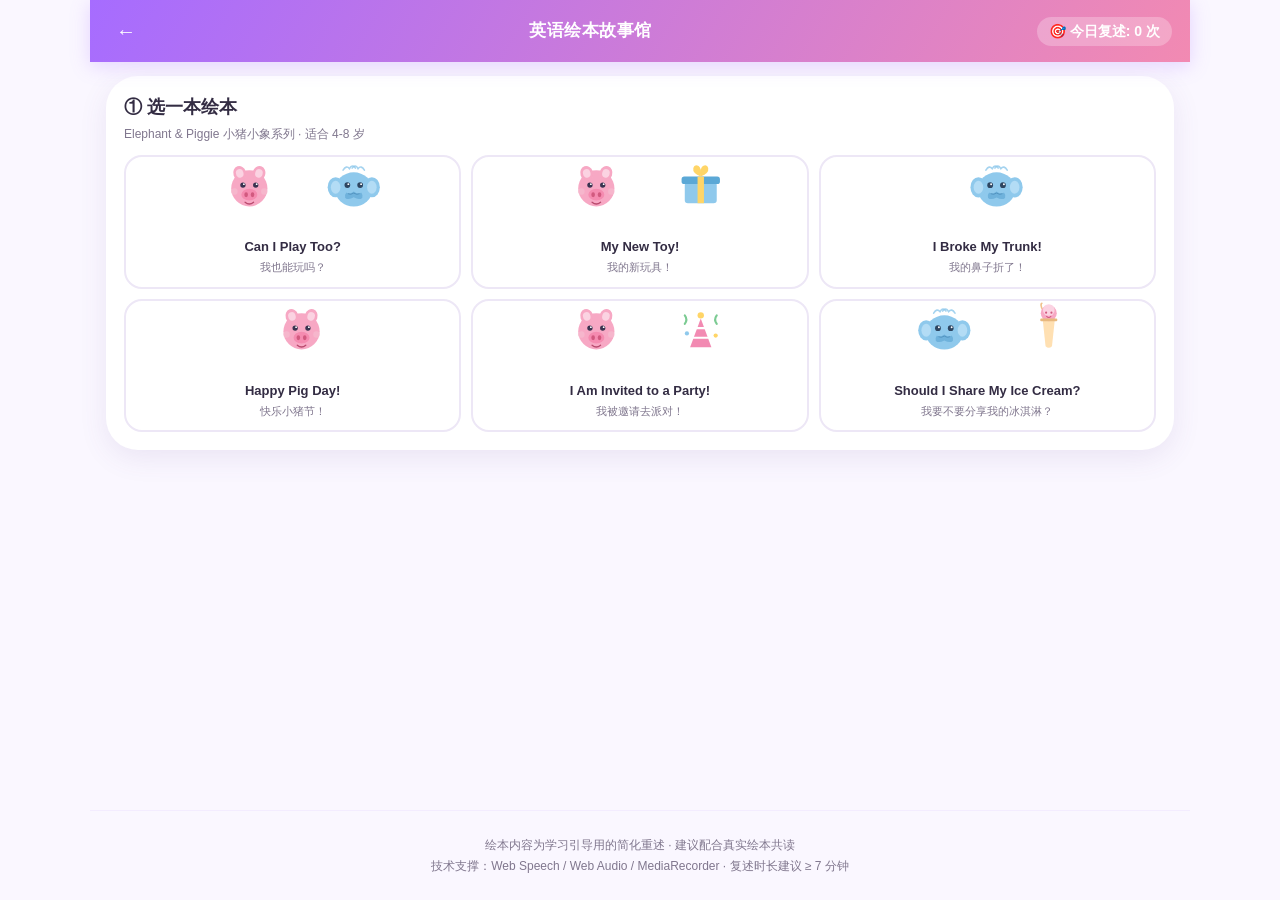
==== commit 684b4eb7: "Add English Story Tool: Elephant & Piggie storytelling with recording & feedback" ====
--- a/english-story.html
+++ b/english-story.html
@@ -64,39 +64,82 @@
 .cast-card .cvoice{font-size:10px;color:#6B6380;margin-top:2px;font-style:italic}
 
 /* 舞台 / 插图 */
-.stage{position:relative;border-radius:22px;overflow:hidden;background:var(--scene-bg,#EAF2FF);margin-bottom:14px;
-  box-shadow:inset 0 0 0 3px rgba(255,255,255,.6);min-height:320px;cursor:pointer}
-.stage svg.bg{display:block;width:100%;height:auto;position:absolute;inset:0;height:100%;object-fit:cover}
-.stage .caption{position:absolute;left:0;right:0;top:0;background:linear-gradient(to bottom,rgba(30,20,50,.55),rgba(30,20,50,0));
-  color:#FFF;font-size:12.5px;font-weight:700;padding:10px 14px 20px;text-shadow:0 1px 3px rgba(0,0,0,.4);z-index:3}
-.stage .tap-hint{position:absolute;right:10px;bottom:8px;font-size:11px;font-weight:700;color:#5B5170;
-  background:rgba(255,255,255,.82);padding:3px 9px;border-radius:10px;z-index:3}
-
-/* 场景人物 + 贴身旁白（漫画分镜） */
-.stage .figure{position:absolute;transform:translate(-50%,-50%);z-index:2;
-  display:flex;flex-direction:column;align-items:center;gap:5px}
-.stage .figure .art{width:var(--fw,92px);height:var(--fw,92px);pointer-events:none;
-  filter:drop-shadow(0 6px 10px rgba(40,25,70,.18))}
-.stage .figure .art svg{width:100%;height:100%;display:block}
-.stage .figure .art.inv svg{transform:scaleX(-1)}
-.stage .fig-bub{position:relative;max-width:150px;background:#FFF;border-radius:14px;padding:8px 11px;
-  box-shadow:0 6px 18px rgba(70,45,120,.18);border:2.5px solid var(--c-accent,#A66CFF);
-  cursor:pointer;transition:transform .16s,box-shadow .16s}
-.stage .fig-bub::after{content:'';position:absolute;left:50%;bottom:-9px;transform:translateX(-50%);
-  width:0;height:0;border-left:8px solid transparent;border-right:8px solid transparent;
-  border-top:9px solid var(--c-accent,#A66CFF)}
-.stage .fig-bub::before{content:'';position:absolute;left:50%;bottom:-6px;transform:translateX(-50%);
-  width:0;height:0;border-left:6px solid transparent;border-right:6px solid transparent;border-top:7px solid #FFF;z-index:1}
-.stage .fig-bub:hover{transform:translateY(-3px) scale(1.03);box-shadow:0 10px 24px rgba(70,45,120,.26)}
-.stage .fig-bub:active{transform:scale(.96)}
-.stage .fig-name{font-size:9.5px;font-weight:800;color:var(--c-accent,#A66CFF);letter-spacing:.4px;
-  text-transform:uppercase;margin-bottom:1px}
-.stage .fig-en{font-size:13px;font-weight:800;line-height:1.28;color:#2B2440}
-.stage .fig-cn{font-size:10.5px;color:#7B7392;margin-top:3px;line-height:1.3}
-.stage .figure.active .art{animation:bob .85s ease-in-out infinite}
-.stage .figure.active .fig-bub{box-shadow:0 0 0 4px var(--c-glow,rgba(166,108,255,.42)),0 8px 22px rgba(70,45,120,.24);transform:translateY(-3px)}
-@keyframes bob{0%,100%{transform:translateY(0)}50%{transform:translateY(-6px)}}
-@media (prefers-reduced-motion:reduce){.stage .figure.active .art{animation:none}}
+.stage{position:relative;border-radius:22px;overflow:hidden;margin-bottom:14px;
+  background:var(--scene-bg,#EAF2FF);min-height:280px}
+.stage svg.scene-bg{display:block;width:100%;height:100%;position:absolute;inset:0}
+.stage .caption{position:absolute;left:0;right:0;top:0;z-index:4;
+  background:linear-gradient(to bottom,rgba(28,18,48,.6),rgba(28,18,48,0));
+  color:#FFF;font-size:12.5px;font-weight:700;padding:9px 14px 18px;
+  text-shadow:0 1px 3px rgba(0,0,0,.45)}
+.stage .tap-hint{position:absolute;right:10px;bottom:9px;z-index:4;font-size:11px;font-weight:700;
+  color:#4C4463;background:rgba(255,255,255,.88);padding:3px 10px;border-radius:11px;
+  box-shadow:0 2px 8px rgba(70,45,120,.12)}
+
+/* 两个固定卡位：左槽 / 右槽，永不重叠 */
+.stage .actor{position:absolute;bottom:12px;z-index:2;width:31%;
+  display:flex;flex-direction:column;align-items:center}
+.stage .actor.slot-l{left:2%}
+.stage .actor.slot-r{right:2%}
+.stage .actor .art{width:100%;max-width:118px;aspect-ratio:1;
+  filter:drop-shadow(0 7px 12px rgba(40,25,70,.22))}
+.stage .actor .art svg{width:100%;height:100%;display:block}
+.stage .actor.mirror .art svg{transform:scaleX(-1)}
+.stage .actor .tag{margin-top:5px;font-size:11px;font-weight:800;color:#FFF;
+  padding:2px 11px;border-radius:11px;letter-spacing:.4px;white-space:nowrap;
+  box-shadow:0 3px 9px rgba(40,25,70,.24)}
+.stage .actor.talking .art{animation:bob .9s ease-in-out infinite}
+@keyframes bob{0%,100%{transform:translateY(0)}50%{transform:translateY(-7px)}}
+@media (prefers-reduced-motion:reduce){.stage .actor.talking .art{animation:none}}
+
+/* 气泡：只出现在正在说话的角色头顶，空间独占，绝不叠字 */
+.stage .say{position:absolute;z-index:3;top:38px;width:46%;max-width:290px;
+  background:#FFF;border-radius:15px;padding:9px 12px 10px;
+  border:3px solid var(--c-accent,#A66CFF);
+  box-shadow:0 8px 22px rgba(70,45,120,.22);cursor:pointer;
+  transition:transform .16s,box-shadow .16s}
+.stage .say:hover{transform:scale(1.03);box-shadow:0 12px 28px rgba(70,45,120,.3)}
+.stage .say:active{transform:scale(.97)}
+.stage .say.bub-l{left:2%}
+.stage .say.bub-r{right:2%}
+.stage .say::after{content:'';position:absolute;bottom:-12px;width:0;height:0;
+  border-left:9px solid transparent;border-right:9px solid transparent;
+  border-top:12px solid var(--c-accent,#A66CFF)}
+.stage .say::before{content:'';position:absolute;bottom:-7px;width:0;height:0;z-index:1;
+  border-left:7px solid transparent;border-right:7px solid transparent;
+  border-top:9px solid #FFF}
+.stage .say.bub-l::after,.stage .say.bub-l::before{left:26%}
+.stage .say.bub-r::after,.stage .say.bub-r::before{right:26%}
+.stage .say .hdr{display:flex;align-items:center;gap:6px;margin-bottom:3px}
+.stage .say .nm{font-size:10.5px;font-weight:800;letter-spacing:.5px;text-transform:uppercase}
+.stage .say .tn{font-size:9.5px;font-weight:700;padding:1px 7px;border-radius:8px}
+.stage .say .en{font-size:15px;font-weight:800;color:#2B2440;line-height:1.3}
+.stage .say .cn{font-size:11px;color:#7B7392;margin-top:3px;line-height:1.35}
+
+/* 静止态：没人在说话时，两个角色都安静站着 */
+.stage .quiet-tip{position:absolute;left:50%;bottom:12px;transform:translateX(-50%);z-index:3;
+  font-size:12px;font-weight:700;color:#5B5170;background:rgba(255,255,255,.9);
+  padding:5px 14px;border-radius:14px;box-shadow:0 3px 10px rgba(70,45,120,.14)}
+
+/* 当前台词大卡（场景下方，永远是当前这一句，不再让孩子找） */
+.now-card{background:linear-gradient(135deg,var(--nc-bg,#F1E9FF),#FFF);
+  border-radius:20px;padding:14px 16px;margin-bottom:14px;border:2.5px solid var(--nc-accent,#A66CFF);
+  box-shadow:0 8px 22px rgba(94,70,150,.12)}
+.now-card .nc-top{display:flex;align-items:center;gap:8px;margin-bottom:6px}
+.now-card .nc-av{width:34px;height:34px;flex:0 0 34px;border-radius:50%;background:#FFF;font-size:18px;
+  display:flex;align-items:center;justify-content:center;box-shadow:0 3px 8px rgba(94,70,150,.15)}
+.now-card .nc-nm{font-size:13px;font-weight:800;letter-spacing:.3px}
+.now-card .nc-tn{font-size:10.5px;font-weight:700;padding:2px 8px;border-radius:9px}
+.now-card .nc-idx{margin-left:auto;font-size:11px;color:var(--tx2);font-weight:700}
+.now-card .nc-en{font-size:19px;font-weight:800;color:var(--txt);line-height:1.3}
+.now-card .nc-cn{font-size:13px;color:var(--tx2);margin-top:4px}
+.now-card .nc-actions{display:flex;gap:8px;margin-top:11px;flex-wrap:wrap}
+.now-card .nc-btn{flex:1;min-width:96px;padding:9px 12px;border-radius:12px;border:none;cursor:pointer;
+  font-family:inherit;font-size:13px;font-weight:800;background:#FFF;color:var(--tx);
+  box-shadow:0 3px 10px rgba(94,70,150,.12);transition:transform .14s}
+.now-card .nc-btn:hover{transform:translateY(-2px)}
+.now-card .nc-btn:active{transform:scale(.96)}
+.now-card .nc-btn.main{background:linear-gradient(135deg,var(--pri),var(--pri-d));color:#FFF}
+.now-card .nc-btn[disabled]{opacity:.4;pointer-events:none}
 
 /* 台词：人物 + 贴身旁白（纵向剧本流） */
 .sc-divider{margin:16px 0 10px;font-size:12px;font-weight:800;color:var(--tx2);letter-spacing:1.5px;
@@ -244,6 +287,7 @@
 
   <div class="cast-row" id="castRow"></div>
   <div class="stage" id="stage"></div>
+  <div class="now-card" id="nowCard"></div>
 
   <div class="btn-row" style="margin-top:0;margin-bottom:12px">
     <button class="btn primary small" id="playAllBtn">▶ 全篇朗读</button>
@@ -876,36 +920,34 @@
   setTimeout(function () { el.style.boxShadow = ''; }, 700);
 }
 
-/* 场景人物布局：每个角色站在固定位置上，头顶挂自己的话 */
-function sceneFigure(whoKey, lineIdx, bob) {
-  var ch = CHARACTERS[whoKey] || CHARACTERS.nah;
-  var n = state.story.script.length;
-  var sceneIdx = sceneIndexOfLine(lineIdx);
-  var place = (ch.pos && ch.pos[sceneIdx]) || [50, 52];
-  var art = FIG[whoKey] || ART.piggieL;
-  var inv = false;
-  /* 左半边的人物面朝右，右半边面朝左，看起来像在对话 */
-  if (place[0] > 52) inv = true;
-  var flip = '';
-  return '<div class="figure' + (bob ? ' active' : '') + '" style="left:' + place[0] + '%;top:' + place[1] +
-    '%;--c-accent:' + ch.accent + ';--c-glow:' + hexA(ch.accent, .34) + '">' +
-    '<div class="fig-bub" data-idx="' + lineIdx + '" style="border-color:' + ch.accent +
-    ';--c-accent:' + ch.accent + '">' +
-    '<div class="fig-name" style="color:' + ch.accent + '">' + ch.name + ' ' + ch.em + '</div>' +
-    '<div class="fig-en">' + state.story.script[lineIdx].en + '</div>' +
-    '<div class="fig-cn">' + state.story.script[lineIdx].cn + '</div>' +
-    '</div>' +
-    '<div class="art"><span class="' + (inv ? '' : '') + '">' +
-    '<svg viewBox="0 0 100 100">' + art + '</svg></span></div>' +
-    '<div class="fig-name" style="color:' + ch.accent + '">' + ch.name + ' ' + ch.em + '</div>' +
-    '</div>';
-}
-
-/* 台词 → 所属分幕 */
-function sceneIndexOfLine(lineIdx) {
-  var n = state.story.script.length;
-  var sc = state.story.scenes.length;
-  return Math.min(sc - 1, Math.floor(lineIdx / n * sc));
+/* =========================================================
+   场景人物布局：左右两个固定卡位，永不超过 2 人同框
+   —— 这是上一版最大的错：3 个角色 + 3 个气泡挤在一张图里，字全糊在一起。
+   现在改成"对话镜头"，谁说话谁出气泡，位置互斥，绝不重叠。
+   ========================================================= */
+function speakerSlot(whoKey) {
+  var order = (state.story.cast || []).indexOf(whoKey);
+  if (order < 0) order = whoKey === 'gerald' ? 0 : 1;
+  return order % 2 === 0 ? 'l' : 'r';
+}
+
+/* 上镜的两个人必须分居左右两个卡位，否则会重叠。
+   3 人同幕的绘本（如 Can I Play Too?）里主角都是 左/左 或 右/右，
+   所以这里强制"说话人站自己惯用位，另一个人站对面"。 */
+function stagePair(talking) {
+  var s = state.story;
+  var scIdx = sceneIndexOfLine(state.lineIndex);
+  var cnt = {};
+  s.script.forEach(function (ln, j) {
+    if (sceneIndexOfLine(j) !== scIdx) return;
+    cnt[ln.who] = (cnt[ln.who] || 0) + 1;
+  });
+  var others = Object.keys(cnt).filter(function (w) { return w !== talking; })
+    .sort(function (a, b) { return (cnt[b] || 0) - (cnt[a] || 0); });
+  var pair = {};
+  pair[talking] = speakerSlot(talking);
+  if (others.length) pair[others[0]] = pair[talking] === 'l' ? 'r' : 'l';
+  return pair;
 }
 
 /* 角色专属立绘（去掉外层 svg 包装，供场景内复用） */
@@ -916,11 +958,54 @@
   puppy: '<ellipse cx="50" cy="55" rx="31" ry="30" fill="#E8C48A"/><ellipse cx="22" cy="40" rx="12" ry="20" fill="#C9A066" transform="rotate(-14 22 40)"/><ellipse cx="78" cy="40" rx="12" ry="20" fill="#C9A066" transform="rotate(14 78 40)"/><circle cx="39" cy="50" r="5" fill="#3A3350"/><circle cx="61" cy="50" r="5" fill="#3A3350"/><circle cx="40.6" cy="48.4" r="1.6" fill="#FFF"/><circle cx="62.6" cy="48.4" r="1.6" fill="#FFF"/><ellipse cx="50" cy="66" rx="13" ry="10" fill="#F5DFB8"/><ellipse cx="50" cy="62" rx="5" ry="3.6" fill="#3A3350"/><path d="M50 66 v5 m0 0 q-5 4 -9 0 m9 0 q5 4 9 0" stroke="#8A6A38" stroke-width="2" fill="none" stroke-linecap="round"/>'
 };
 
+/* #RGB/#RRGGBB → rgba()，用于气泡描边与光晕 */
 function hexA(hex, a) {
-  var h = hex.replace('#', '');
+  var h = String(hex).replace('#', '');
   if (h.length === 3) h = h[0] + h[0] + h[1] + h[1] + h[2] + h[2];
   var n = parseInt(h, 16);
+  if (isNaN(n)) return 'rgba(166,108,255,' + a + ')';
   return 'rgba(' + ((n >> 16) & 255) + ',' + ((n >> 8) & 255) + ',' + (n & 255) + ',' + a + ')';
+}
+
+/* 台词 → 所属分幕 */
+function sceneIndexOfLine(lineIdx) {
+  var n = state.story.script.length;
+  var sc = state.story.scenes.length;
+  return Math.min(sc - 1, Math.floor(lineIdx / n * sc));
+}
+
+/* 当前台词大卡：不管屏幕多小，永远清楚显示"谁 + 说了什么 + 什么语气" */
+function renderNowCard() {
+  var s = state.story;
+  if (!s) return;
+  var i = state.lineIndex;
+  var ln = s.script[i];
+  if (!ln) return;
+  var ch = CHARACTERS[ln.who] || CHARACTERS.nah;
+  var t = TONES[ln.tone] || TONES.normal;
+  var el = $('nowCard');
+  if (!el) return;
+  el.style.setProperty('--nc-accent', ch.accent);
+  el.style.setProperty('--nc-bg', ch.bg);
+  el.innerHTML =
+    '<div class="nc-top">' +
+    '<div class="nc-av">' + ch.em + '</div>' +
+    '<span class="nc-nm" style="color:' + ch.accent + '">' + ch.name + ' ' + ch.cn + '</span>' +
+    (t.label ? '<span class="nc-tn" style="background:' + hexA(ch.accent, .17) + ';color:' + ch.accent + '">' + t.label + '</span>' : '') +
+    '<span class="nc-idx">第 ' + (i + 1) + ' / ' + s.script.length + ' 句</span>' +
+    '</div>' +
+    '<div class="nc-en">' + ln.en + '</div>' +
+    '<div class="nc-cn">' + ln.cn + '</div>' +
+    '<div class="nc-actions">' +
+    '<button class="nc-btn" id="ncPrev"' + (i === 0 ? ' disabled' : '') + '>← 上一句</button>' +
+    '<button class="nc-btn main" id="ncReplay">🔊 再听一遍</button>' +
+    '<button class="nc-btn" id="ncNext"' + (i === s.script.length - 1 ? ' disabled' : '') + '>下一句 →</button>' +
+    '</div>';
+  $('ncPrev').addEventListener('click', function () { if (i > 0) playLine(i - 1, true); });
+  $('ncReplay').addEventListener('click', function () { playLine(i, true); });
+  $('ncNext').addEventListener('click', function () {
+    if (i < s.script.length - 1) playLine(i + 1, true);
+  });
 }
 
 function renderStage() {
@@ -929,30 +1014,53 @@
   var scIdx = sceneIndexOfLine(i);
   var sc = s.scenes[scIdx] || s.scenes[0];
   var cur = s.script[i];
-  var figures = '';
-  var drawn = {};
-  s.script.forEach(function (ln, j) {
-    if (sceneIndexOfLine(j) !== scIdx) return;
-    if (drawn[ln.who]) return;   // 同一幕同一角色只画一次
-    drawn[ln.who] = true;
-    figures += sceneFigure(ln.who, j, ln.who === cur.who);
-  });
+  var talking = cur.who;
+
+  /* 上镜名单：说话人 + 一个在场配角，两人强制分居左右卡位，绝不重叠 */
+  var pair = stagePair(talking);
+  var who = Object.keys(pair);
+  /* 说话人排前，保证 DOM 顺序稳定 */
+  who.sort(function (a, b) { return (a === talking ? -1 : 0) - (b === talking ? -1 : 0); });
+
+  function actorHTML(w) {
+    var ch = CHARACTERS[w];
+    var slot = pair[w] || 'l';
+    var isTalking = w === talking;
+    return '<div class="actor slot-' + slot + (slot === 'r' ? ' mirror' : '') + (isTalking ? ' talking' : '') + '">' +
+      '<div class="art"><svg viewBox="0 0 100 100">' + (FIG[w] || FIG.piggie) + '</svg></div>' +
+      '<div class="tag" style="background:' + ch.accent + '">' + ch.name + ' ' + ch.em + '</div>' +
+      '</div>';
+  }
+
+  var ch = CHARACTERS[talking] || CHARACTERS.nah;
+  var t = TONES[cur.tone] || TONES.normal;
+  var slot = pair[talking] || 'l';
+  var bubble = '<div class="say bub-' + slot + '" data-idx="' + i + '" style="--c-accent:' + ch.accent + '">' +
+    '<div class="hdr">' +
+    '<span class="nm" style="color:' + ch.accent + '">' + ch.name + ' ' + ch.em + '</span>' +
+    (t.label ? '<span class="tn" style="background:' + hexA(ch.accent, .17) + ';color:' + ch.accent + '">' + t.label + '</span>' : '') +
+    '</div>' +
+    '<div class="en">' + cur.en + '</div>' +
+    '<div class="cn">' + cur.cn + '</div>' +
+    '</div>';
+
   $('stage').innerHTML =
-    '<svg class="bg" viewBox="0 0 100 100" preserveAspectRatio="xMidYMid slice">' +
+    '<svg class="scene-bg" viewBox="0 0 100 100" preserveAspectRatio="none">' +
     '<rect width="100" height="100" fill="' + sc.bg[0] + '"/>' +
-    '<rect y="30" width="100" height="70" fill="' + sc.bg[1] + '" opacity=".6"/>' +
-    '<ellipse cx="50" cy="99" rx="72" ry="13" fill="#FFFFFF" opacity=".38"/>' +
+    '<rect y="34" width="100" height="66" fill="' + sc.bg[1] + '" opacity=".55"/>' +
+    '<ellipse cx="50" cy="101" rx="74" ry="12" fill="#FFFFFF" opacity=".4"/>' +
     '</svg>' +
     '<div class="caption">' + sc.cap + '</div>' +
-    figures +
-    '<div class="tap-hint">点气泡听这句 🔊</div>';
-  /* 气泡绑定：点一下重听，点两下跳到这句 */
-  $('stage').querySelectorAll('.fig-bub').forEach(function (b) {
-    b.addEventListener('click', function (e) {
-      e.stopPropagation();
-      playLine(Number(b.dataset.idx), true);
-    });
-  });
+    who.map(actorHTML).join('') +
+    bubble +
+    '<div class="tap-hint" id="stageTap" data-idx="' + i + '">🔊 再听一遍</div>';
+
+  var bub = $('stage').querySelector('.say');
+  if (bub) bub.addEventListener('click', function (e) { e.stopPropagation(); playLine(i, true); });
+  var tap = $('stageTap');
+  if (tap) tap.addEventListener('click', function (e) { e.stopPropagation(); playLine(i, true); });
+
+  renderNowCard();
 }
 
 /* 把整篇剧本摊成"人物 + 台词"纵向列表（预读用，气泡形式，不撒谎） */
@@ -977,11 +1085,13 @@
   var ln = state.story.script[i];
   var ch = CHARACTERS[ln.who] || CHARACTERS.nah;
   var t = TONES[ln.tone] || TONES.normal;
-  return '<div class="line ' + (ln.who === 'gerald' || (state.story.cast[0] === ln.who) ? 'left' : 'right') +
+  var slot = speakerSlot(ln.who);
+  return '<div class="line ' + (slot === 'l' ? 'left' : 'right') +
     '" data-index="' + i + '" style="--line-accent:' + ch.accent + ';--line-glow:' + hexA(ch.accent, .3) + '">' +
     '<div class="avatar" title="' + ch.name + '">' + ch.em + '</div>' +
     '<div class="bub">' +
-    '<div class="bub-top"><span class="who">' + ch.name + '</span>' +
+    '<div class="bub-top">' +
+    '<span class="who" style="color:' + ch.accent + '">' + ch.name + ' ' + ch.cn + '</span>' +
     (t.label ? '<span class="tone" style="background:' + hexA(ch.accent, .16) + ';color:' + ch.accent + '">' + t.label + '</span>' : '') +
     '<span class="spk">🔊</span></div>' +
     '<div class="en">' + ln.en + '</div>' +
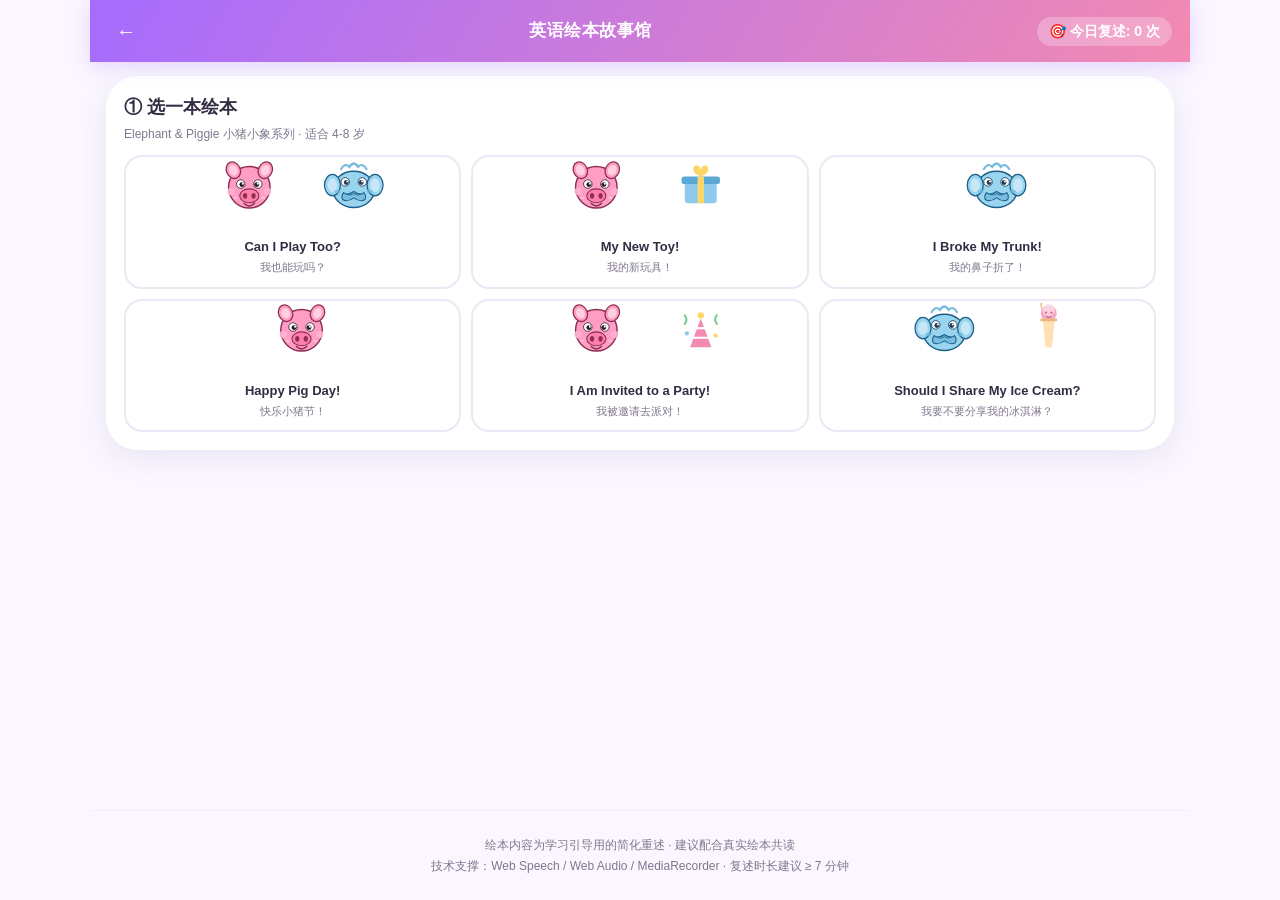
==== commit f07109b6: "Add English Story Tool: Elephant & Piggie storytelling with recording & feedback" ====
--- a/english-story.html
+++ b/english-story.html
@@ -80,23 +80,29 @@
   display:flex;flex-direction:column;align-items:center}
 .stage .actor.slot-l{left:2%}
 .stage .actor.slot-r{right:2%}
-.stage .actor .art{width:100%;max-width:118px;aspect-ratio:1;
-  filter:drop-shadow(0 7px 12px rgba(40,25,70,.22))}
+.stage .actor .art{width:100%;max-width:138px;aspect-ratio:1;
+  filter:drop-shadow(0 9px 14px rgba(40,25,70,.28))}
 .stage .actor .art svg{width:100%;height:100%;display:block}
 .stage .actor.mirror .art svg{transform:scaleX(-1)}
 .stage .actor .tag{margin-top:5px;font-size:11px;font-weight:800;color:#FFF;
   padding:2px 11px;border-radius:11px;letter-spacing:.4px;white-space:nowrap;
   box-shadow:0 3px 9px rgba(40,25,70,.24)}
-.stage .actor.talking .art{animation:bob .9s ease-in-out infinite}
-@keyframes bob{0%,100%{transform:translateY(0)}50%{transform:translateY(-7px)}}
-@media (prefers-reduced-motion:reduce){.stage .actor.talking .art{animation:none}}
+.stage .actor.talking .art{animation:bob .75s ease-in-out infinite}
+.stage .actor.mirror.talking .art{animation-name:bob}
+@keyframes bob{0%,100%{transform:translateY(0) rotate(0)}25%{transform:translateY(-9px) rotate(-2deg)}50%{transform:translateY(-13px) rotate(0)}75%{transform:translateY(-9px) rotate(2deg)}}
+.stage .actor.mirror.talking .art svg{transform:scaleX(-1)}
+.stage .actor:not(.talking) .art{animation:breathe 3.6s ease-in-out infinite}
+@keyframes breathe{0%,100%{transform:translateY(0)}50%{transform:translateY(-3px)}}
+@media (prefers-reduced-motion:reduce){.stage .actor .art{animation:none}}
 
 /* 气泡：只出现在正在说话的角色头顶，空间独占，绝不叠字 */
 .stage .say{position:absolute;z-index:3;top:38px;width:46%;max-width:290px;
-  background:#FFF;border-radius:15px;padding:9px 12px 10px;
-  border:3px solid var(--c-accent,#A66CFF);
-  box-shadow:0 8px 22px rgba(70,45,120,.22);cursor:pointer;
-  transition:transform .16s,box-shadow .16s}
+  background:#FFF;border-radius:17px;padding:10px 13px 11px;
+  border:4px solid var(--c-accent,#A66CFF);
+  box-shadow:0 10px 26px rgba(70,45,120,.28);cursor:pointer;
+  transition:transform .16s,box-shadow .16s;
+  animation:popIn .38s cubic-bezier(.34,1.56,.64,1)}
+@keyframes popIn{0%{transform:scale(.7);opacity:0}60%{transform:scale(1.06)}100%{transform:scale(1);opacity:1}}
 .stage .say:hover{transform:scale(1.03);box-shadow:0 12px 28px rgba(70,45,120,.3)}
 .stage .say:active{transform:scale(.97)}
 .stage .say.bub-l{left:2%}
@@ -392,32 +398,32 @@
   /* pitch/rate 为角色的"基准嗓"；每一句还会叠加 line.tone 的情绪修饰。
      基准音高的上限刻意留在 1.50 —— 这样"兴奋/惊讶"还能继续往上走，
      否则 highest 情绪会被 Web Speech 的 2.0 上限压成一条平线。 */
-  piggie: { name:'Piggie', cn:'小猪',  em:'🐷', bg:'#FCE4EC', accent:'#E8709A', pitch:1.50, rate:1.06, voice:'清脆高音',
+  piggie: { name:'Piggie', cn:'小猪',  em:'🐷', bg:'#FCE4EC', accent:'#E8709A', pitch:1.62, rate:1.10, voice:'高亢甜脆',
             pos:[[30,54],[66,50],[46,52],[70,54]] },
-  gerald: { name:'Gerald', cn:'小象',  em:'🐘', bg:'#E3F2FD', accent:'#3E9AD4', pitch:0.32, rate:0.80, voice:'低沉慢速',
+  gerald: { name:'Gerald', cn:'小象',  em:'🐘', bg:'#E3F2FD', accent:'#3E9AD4', pitch:0.26, rate:0.74, voice:'低沉慢吞吞',
             pos:[[34,56],[70,52],[50,54],[32,54]] },
-  snake:  { name:'Snake',  cn:'小蛇',  em:'🐍', bg:'#E8F5E9', accent:'#4CAF7D', pitch:1.62, rate:1.24, voice:'尖细快语',
+  snake:  { name:'Snake',  cn:'小蛇',  em:'🐍', bg:'#E8F5E9', accent:'#4CAF7D', pitch:1.78, rate:1.32, voice:'尖细急促',
             pos:[[30,58],[62,72],[38,56],[68,50]] },
-  puppy:  { name:'Puppy',  cn:'小狗',  em:'🐶', bg:'#FFF8E1', accent:'#D3A017', pitch:1.42, rate:1.04, voice:'明亮中高',
+  puppy:  { name:'Puppy',  cn:'小狗',  em:'🐶', bg:'#FFF8E1', accent:'#D3A017', pitch:1.48, rate:1.08, voice:'明亮欢快',
             pos:[[30,58],[68,54],[48,56],[66,52]] },
-  nah:    { name:'Narrator', cn:'旁白', em:'📖', bg:'#F1E9FF', accent:'#8B4AE8', pitch:1.00, rate:0.86, voice:'平稳叙述',
+  nah:    { name:'Narrator', cn:'旁白', em:'📖', bg:'#F1E9FF', accent:'#8B4AE8', pitch:0.94, rate:0.84, voice:'慢条斯理',
             pos:[[50,50],[50,50],[50,50],[50,50]] }
 };
 
 /* 情绪修饰：让同一角色在不同句子里有抑扬顿挫，而不是一个调子念到底 */
 var TONES = {
   normal:    { pitch:1.00, rate:1.00, label:'' },
-  happy:     { pitch:1.22, rate:1.08, label:'开心' },
-  excited:   { pitch:1.38, rate:1.16, label:'兴奋' },
-  question:  { pitch:1.20, rate:0.96, label:'疑问' },
-  surprised: { pitch:1.42, rate:1.12, label:'惊讶' },
-  sad:       { pitch:0.80, rate:0.84, label:'失落' },
-  worried:   { pitch:0.94, rate:0.90, label:'担心' },
-  angry:     { pitch:1.10, rate:1.10, label:'生气' },
-  proud:     { pitch:0.96, rate:0.92, label:'得意' },
-  whisper:   { pitch:0.86, rate:0.78, label:'轻声' },
-  thinking:  { pitch:0.98, rate:0.80, label:'思考' },
-  laugh:     { pitch:1.34, rate:1.10, label:'大笑' }
+  happy:     { pitch:1.26, rate:1.09, label:'开心' },
+  excited:   { pitch:1.44, rate:1.18, label:'兴奋' },
+  question:  { pitch:1.24, rate:0.94, label:'疑问' },
+  surprised: { pitch:1.55, rate:1.20, label:'惊讶' },
+  sad:       { pitch:0.62, rate:0.74, label:'失落' },
+  worried:   { pitch:0.86, rate:0.86, label:'担心' },
+  angry:     { pitch:1.16, rate:1.22, label:'生气' },
+  proud:     { pitch:0.92, rate:0.90, label:'得意' },
+  whisper:   { pitch:0.78, rate:0.72, label:'轻声' },
+  thinking:  { pitch:0.94, rate:0.76, label:'思考' },
+  laugh:     { pitch:1.40, rate:1.16, label:'大笑' }
 };
 
 /* 显示用音高刻度：把绝对 pitch 映射成 1-10 格，让"差别大"看得见 */
@@ -428,11 +434,11 @@
 
 /* 每个角色的情绪可用区间：高音角色向上留余量，低音角色向下留余量 */
 var PITCH_RANGE = {
-  gerald: { min: 0.20, max: 0.62 },
-  piggie: { min: 1.15, max: 1.68 },
-  snake:  { min: 1.28, max: 1.92 },
-  puppy:  { min: 1.10, max: 1.58 },
-  nah:    { min: 0.80, max: 1.28 }
+  gerald: { min: 0.14, max: 0.60 },
+  piggie: { min: 1.10, max: 1.98 },
+  snake:  { min: 1.30, max: 1.99 },
+  puppy:  { min: 1.05, max: 1.72 },
+  nah:    { min: 0.72, max: 1.26 }
 };
 
 /* 基准嗓 × 情绪 → 最终音高/语速。
@@ -442,8 +448,9 @@
   var t = TONES[toneKey] || TONES.normal;
   var rng = PITCH_RANGE[chKey] || { min: 0.8, max: Math.min(1.95, ch.pitch * 1.3) };
 
-  /* 情绪强度：sad=0 → normal=0.5 → surprised=1，映射到 [min,max] */
-  var strength = (t.pitch - 0.78) / (1.42 - 0.78);
+  /* 情绪强度：sad=0 → normal≈0.5 → surprised=1，映射到 [min,max]。
+     区间按新的 TONES 范围 (0.62 → 1.55) 归一化，让"最闷/最炸"都能顶到端点。 */
+  var strength = (t.pitch - 0.62) / (1.55 - 0.62);
   if (strength < 0) strength = 0;
   if (strength > 1) strength = 1;
   /* 情绪越强，越向区间两端拉开，制造明显起伏 */
@@ -454,9 +461,10 @@
   if (rate > 1.7) rate = 1.7;
   if (rate < 0.55) rate = 0.55;
 
+  /* 分段语速：慢角色起伏大、快角色起伏小；6 段比 4 段波峰更密更戏剧化 */
   var segRate;
-  if (rate <= 0.92) segRate = [rate * 0.94, rate * 1.03, rate * 0.90, rate * 0.97];
-  else segRate = [rate * 0.98, rate * 1.06, rate * 0.99, rate * 1.02];
+  if (rate <= 0.92) segRate = [rate * 0.90, rate * 1.08, rate * 0.86, rate * 1.02, rate * 0.92, rate * 1.06];
+  else segRate = [rate * 0.94, rate * 1.12, rate * 0.96, rate * 1.06, rate * 0.98, rate * 1.08];
   return { pitch: pitch, rate: rate, segRate: segRate, tone: t, strength: curve };
 }
 
@@ -464,10 +472,10 @@
    插图（纯手写内联 SVG，无任何外部资源）
    ========================================================= */
 var ART = {
-  piggieL: '<svg viewBox="0 0 100 100"><circle cx="50" cy="54" r="34" fill="#F7A8C4"/><ellipse cx="32" cy="26" rx="12" ry="14" fill="#F7A8C4" transform="rotate(-18 32 26)"/><ellipse cx="68" cy="26" rx="12" ry="14" fill="#F7A8C4" transform="rotate(18 68 26)"/><ellipse cx="32" cy="26" rx="7" ry="8" fill="#FBD3E2" transform="rotate(-18 32 26)"/><ellipse cx="68" cy="26" rx="7" ry="8" fill="#FBD3E2" transform="rotate(18 68 26)"/><circle cx="38" cy="48" r="5" fill="#3A3350"/><circle cx="62" cy="48" r="5" fill="#3A3350"/><circle cx="39.8" cy="46.2" r="1.7" fill="#FFF"/><circle cx="63.8" cy="46.2" r="1.7" fill="#FFF"/><ellipse cx="50" cy="66" rx="15" ry="11" fill="#F58BB0"/><ellipse cx="44" cy="66" rx="3.4" ry="4.6" fill="#D2597F"/><ellipse cx="56" cy="66" rx="3.4" ry="4.6" fill="#D2597F"/><path d="M42 80 q8 7 16 0" stroke="#B94A6E" stroke-width="2.4" fill="none" stroke-linecap="round"/><circle cx="22" cy="60" r="6" fill="#F6B9CE" opacity=".85"/><circle cx="78" cy="60" r="6" fill="#F6B9CE" opacity=".85"/></svg>',
-  geraldL: '<svg viewBox="0 0 100 100"><ellipse cx="50" cy="56" rx="35" ry="32" fill="#8FC9EC"/><ellipse cx="16" cy="52" rx="15" ry="19" fill="#8FC9EC"/><ellipse cx="84" cy="52" rx="15" ry="19" fill="#8FC9EC"/><ellipse cx="16" cy="52" rx="9" ry="12" fill="#B3DCF5"/><ellipse cx="84" cy="52" rx="9" ry="12" fill="#B3DCF5"/><circle cx="38" cy="48" r="5.4" fill="#2E4560"/><circle cx="62" cy="48" r="5.4" fill="#2E4560"/><circle cx="39.8" cy="46.2" r="1.8" fill="#FFF"/><circle cx="63.8" cy="46.2" r="1.8" fill="#FFF"/><path d="M50 60 q-8 6 -14 2 q-4 5 -2 10 q6 5 16 -1 q10 6 16 1 q2 -5 -2 -10 q-6 4 -14 -2 z" fill="#6FB2DC"/><path d="M50 63 q-6 4 -11 1" stroke="#4E8FBB" stroke-width="1.6" fill="none"/><path d="M50 63 q6 4 11 1" stroke="#4E8FBB" stroke-width="1.6" fill="none"/><path d="M30 20 q6 -10 12 -3 q5 -9 11 -1" stroke="#8FC9EC" stroke-width="3" fill="none" stroke-linecap="round" opacity=".8"/><path d="M70 20 q-6 -10 -12 -3 q-5 -9 -11 -1" stroke="#8FC9EC" stroke-width="3" fill="none" stroke-linecap="round" opacity=".8"/></svg>',
-  snakeL: '<svg viewBox="0 0 100 100"><path d="M18 82 q22 0 22 -18 q0 -16 20 -16 q22 0 22 -18 q0 -10 -12 -10" stroke="#7CCB93" stroke-width="13" fill="none" stroke-linecap="round"/><circle cx="70" cy="20" r="14" fill="#7CCB93"/><circle cx="65" cy="17" r="3.2" fill="#2E4B36"/><circle cx="75" cy="17" r="3.2" fill="#2E4B36"/><circle cx="65.8" cy="15.8" r="1.1" fill="#FFF"/><circle cx="75.8" cy="15.8" r="1.1" fill="#FFF"/><path d="M64 26 q6 5 12 0" stroke="#3F7A52" stroke-width="2.2" fill="none" stroke-linecap="round"/><path d="M76 30 l6 6 m-2 -8 l7 3" stroke="#E8506E" stroke-width="2.2" stroke-linecap="round"/><circle cx="30" cy="70" r="3" fill="#A5DEB5"/><circle cx="44" cy="52" r="3" fill="#A5DEB5"/><circle cx="58" cy="40" r="3" fill="#A5DEB5"/></svg>',
-  puppyL: '<svg viewBox="0 0 100 100"><ellipse cx="50" cy="55" rx="31" ry="30" fill="#E8C48A"/><ellipse cx="22" cy="40" rx="12" ry="20" fill="#C9A066" transform="rotate(-14 22 40)"/><ellipse cx="78" cy="40" rx="12" ry="20" fill="#C9A066" transform="rotate(14 78 40)"/><circle cx="39" cy="50" r="5" fill="#3A3350"/><circle cx="61" cy="50" r="5" fill="#3A3350"/><circle cx="40.6" cy="48.4" r="1.6" fill="#FFF"/><circle cx="62.6" cy="48.4" r="1.6" fill="#FFF"/><ellipse cx="50" cy="66" rx="13" ry="10" fill="#F5DFB8"/><ellipse cx="50" cy="62" rx="5" ry="3.6" fill="#3A3350"/><path d="M50 66 v5 m0 0 q-5 4 -9 0 m9 0 q5 4 9 0" stroke="#8A6A38" stroke-width="2" fill="none" stroke-linecap="round"/><ellipse cx="27" cy="62" rx="6" ry="4" fill="#F7B6C4" opacity=".7"/><ellipse cx="73" cy="62" rx="6" ry="4" fill="#F7B6C4" opacity=".7"/></svg>',
+  piggieL: '<svg viewBox="0 0 100 100"><circle cx="50" cy="52" r="39" fill="#FF9DC4" stroke="#8C2E50" stroke-width="2.6"/><ellipse cx="20" cy="20" rx="13" ry="16" fill="#FF9DC4" stroke="#8C2E50" stroke-width="2.4" transform="rotate(-24 20 20)"/><ellipse cx="80" cy="20" rx="13" ry="16" fill="#FF9DC4" stroke="#8C2E50" stroke-width="2.4" transform="rotate(24 80 20)"/><ellipse cx="20" cy="20" rx="8" ry="10" fill="#FFD0E0" transform="rotate(-24 20 20)"/><ellipse cx="80" cy="20" rx="8" ry="10" fill="#FFD0E0" transform="rotate(24 80 20)"/><circle cx="34" cy="46" r="8" fill="#FFF" stroke="#3A2432" stroke-width="1.6"/><circle cx="66" cy="46" r="8" fill="#FFF" stroke="#3A2432" stroke-width="1.6"/><circle cx="36" cy="47" r="4.6" fill="#2A1822"/><circle cx="64" cy="47" r="4.6" fill="#2A1822"/><circle cx="37.8" cy="45.4" r="1.9" fill="#FFF"/><circle cx="65.8" cy="45.4" r="1.9" fill="#FFF"/><ellipse cx="50" cy="68" rx="18" ry="13" fill="#FF7FAC" stroke="#8C2E50" stroke-width="2"/><ellipse cx="42" cy="68" rx="4" ry="5.4" fill="#8E2E50"/><ellipse cx="58" cy="68" rx="4" ry="5.4" fill="#8E2E50"/><path d="M40 82 q10 10 20 0" stroke="#8C2E50" stroke-width="2.6" fill="none" stroke-linecap="round"/><circle cx="16" cy="60" r="7" fill="#FFB3D0" opacity=".9"/><circle cx="84" cy="60" r="7" fill="#FFB3D0" opacity=".9"/><ellipse cx="24" cy="72" rx="4" ry="2.4" fill="#FFC9DD" opacity=".7"/><ellipse cx="76" cy="72" rx="4" ry="2.4" fill="#FFC9DD" opacity=".7"/></svg>',
+  geraldL: '<svg viewBox="0 0 100 100"><ellipse cx="50" cy="56" rx="39" ry="34" fill="#9AD5F0" stroke="#1E5F88" stroke-width="2.6"/><ellipse cx="10" cy="48" rx="15" ry="20" fill="#9AD5F0" stroke="#1E5F88" stroke-width="2.4"/><ellipse cx="90" cy="48" rx="15" ry="20" fill="#9AD5F0" stroke="#1E5F88" stroke-width="2.4"/><ellipse cx="10" cy="48" rx="9" ry="13" fill="#C7E6F7"/><ellipse cx="90" cy="48" rx="9" ry="13" fill="#C7E6F7"/><circle cx="34" cy="42" r="8" fill="#FFF" stroke="#1B3D54" stroke-width="1.6"/><circle cx="66" cy="42" r="8" fill="#FFF" stroke="#1B3D54" stroke-width="1.6"/><circle cx="36" cy="43" r="4.6" fill="#1E3B52"/><circle cx="64" cy="43" r="4.6" fill="#1E3B52"/><circle cx="37.8" cy="41.4" r="1.9" fill="#FFF"/><circle cx="65.8" cy="41.4" r="1.9" fill="#FFF"/><path d="M50 60 q-12 8 -19 2 q-5 6 -2 13 q8 6 21 -3 q13 9 21 3 q3 -7 -2 -13 q-7 6 -19 -2 z" fill="#78BEE0" stroke="#1E5F88" stroke-width="2"/><path d="M50 64 q-7 5 -14 1" stroke="#1E5F88" stroke-width="1.6" fill="none"/><path d="M50 64 q7 5 14 1" stroke="#1E5F88" stroke-width="1.6" fill="none"/><ellipse cx="20" cy="60" rx="6" ry="3.4" fill="#6FB9DE" opacity=".7"/><ellipse cx="80" cy="60" rx="6" ry="3.4" fill="#6FB9DE" opacity=".7"/><path d="M26 18 q8 -13 16 -4 q7 -12 16 -1" stroke="#7ABDE0" stroke-width="4" fill="none" stroke-linecap="round"/><path d="M74 18 q-8 -13 -16 -4 q-7 -12 -16 -1" stroke="#7ABDE0" stroke-width="4" fill="none" stroke-linecap="round"/></svg>',
+  snakeL: '<svg viewBox="0 0 100 100"><path d="M16 90 q20 -6 18 -26 q-2 -22 22 -22 q26 0 24 -22 q-2 -12 -14 -12" stroke="#6FCF8A" stroke-width="15" fill="none" stroke-linecap="round"/><path d="M16 90 q20 -6 18 -26 q-2 -22 22 -22 q26 0 24 -22 q-2 -12 -14 -12" stroke="#2E7C45" stroke-width="2.6" fill="none" stroke-linecap="round" opacity=".7"/><circle cx="76" cy="18" r="16" fill="#6FCF8A" stroke="#2E7C45" stroke-width="2.4"/><circle cx="70" cy="15" r="4" fill="#FFF" stroke="#1E3B2A" stroke-width="1.3"/><circle cx="82" cy="15" r="4" fill="#FFF" stroke="#1E3B2A" stroke-width="1.3"/><circle cx="70.6" cy="15.6" r="2" fill="#1E3B2A"/><circle cx="82.6" cy="15.6" r="2" fill="#1E3B2A"/><circle cx="71.2" cy="14.6" r=".8" fill="#FFF"/><circle cx="83.2" cy="14.6" r=".8" fill="#FFF"/><path d="M68 24 q8 7 16 0" stroke="#2E7C45" stroke-width="2.4" fill="none" stroke-linecap="round"/><path d="M84 28 l7 6 M85 26 l8 2" stroke="#E8506E" stroke-width="2.6" stroke-linecap="round"/><ellipse cx="24" cy="76" rx="5" ry="3.4" fill="#A5E0B8" transform="rotate(-20 24 76)"/><ellipse cx="40" cy="54" rx="5" ry="3.4" fill="#A5E0B8" transform="rotate(20 40 54)"/><ellipse cx="58" cy="38" rx="5" ry="3.4" fill="#A5E0B8" transform="rotate(-20 58 38)"/></svg>',
+  puppyL: '<svg viewBox="0 0 100 100"><ellipse cx="50" cy="58" rx="34" ry="31" fill="#E8C48A" stroke="#7A5A2A" stroke-width="2.6"/><ellipse cx="18" cy="36" rx="13" ry="22" fill="#C9A066" stroke="#7A5A2A" stroke-width="2.4" transform="rotate(-16 18 36)"/><ellipse cx="82" cy="36" rx="13" ry="22" fill="#C9A066" stroke="#7A5A2A" stroke-width="2.4" transform="rotate(16 82 36)"/><ellipse cx="18" cy="36" rx="7" ry="13" fill="#E8C48A" transform="rotate(-16 18 36)"/><ellipse cx="82" cy="36" rx="7" ry="13" fill="#E8C48A" transform="rotate(16 82 36)"/><circle cx="36" cy="50" r="8" fill="#FFF" stroke="#3A2A14" stroke-width="1.6"/><circle cx="64" cy="50" r="8" fill="#FFF" stroke="#3A2A14" stroke-width="1.6"/><circle cx="38" cy="51" r="4.6" fill="#2A1E10"/><circle cx="62" cy="51" r="4.6" fill="#2A1E10"/><circle cx="39.8" cy="49.4" r="1.9" fill="#FFF"/><circle cx="63.8" cy="49.4" r="1.9" fill="#FFF"/><ellipse cx="50" cy="70" rx="14" ry="11" fill="#F5E0B8" stroke="#7A5A2A" stroke-width="2"/><ellipse cx="50" cy="65" rx="5.4" ry="4" fill="#3A2A14"/><path d="M50 70 v6 M50 76 q-6 5 -11 0 M50 76 q6 5 11 0" stroke="#7A5A2A" stroke-width="2.2" fill="none" stroke-linecap="round"/><ellipse cx="22" cy="62" rx="6" ry="3.6" fill="#FFC9A6" opacity=".8"/><ellipse cx="78" cy="62" rx="6" ry="3.6" fill="#FFC9A6" opacity=".8"/></svg>',
   busL: '<svg viewBox="0 0 100 100"><rect x="12" y="26" width="76" height="48" rx="10" fill="#FFD567"/><rect x="20" y="34" width="24" height="18" rx="4" fill="#BEE6FA"/><rect x="50" y="34" width="30" height="18" rx="4" fill="#BEE6FA"/><rect x="12" y="58" width="76" height="7" fill="#E0AE33"/><circle cx="28" cy="76" r="8" fill="#4A4258"/><circle cx="72" cy="76" r="8" fill="#4A4258"/><circle cx="28" cy="76" r="3" fill="#B9B2C7"/><circle cx="72" cy="76" r="3" fill="#B9B2C7"/><path d="M84 40 h6" stroke="#E8506E" stroke-width="4" stroke-linecap="round"/></svg>',
   ballL: '<svg viewBox="0 0 100 100"><circle cx="50" cy="50" r="32" fill="#F4707C"/><path d="M18 50 q32 -14 64 0" stroke="#FFF" stroke-width="5" fill="none"/><path d="M50 18 q-14 32 0 64" stroke="#FFF" stroke-width="5" fill="none"/><circle cx="50" cy="50" r="32" fill="none" stroke="#D3455A" stroke-width="3"/></svg>',
   iceL:  '<svg viewBox="0 0 100 100"><path d="M38 26 L62 26 L56 82 Q50 88 44 82 Z" fill="#FFE0B2"/><path d="M40 16 q-8 -12 -2 -16" stroke="#F0C08A" stroke-width="3" fill="none"/><circle cx="50" cy="20" r="15" fill="#F7A8C4"/><circle cx="50" cy="14" r="11" fill="#FBD3E2"/><circle cx="45" cy="19" r="2" fill="#D2597F"/><circle cx="55" cy="19" r="2" fill="#D2597F"/><path d="M46 26 q4 4 8 0" stroke="#D2597F" stroke-width="2" fill="none" stroke-linecap="round"/><rect x="34" y="30" width="32" height="5" rx="2" fill="#E8B87E"/></svg>',
@@ -716,7 +724,24 @@
 /* =========================================================
    音色分配：同一角色始终用同一音色，音高/语速按角色档案设定
    ========================================================= */
+/* =========================================================
+   音色分配：同一角色始终用同一音色，音色按角色档案挑选
+   优先级：Samantha / Aria / Zira（Windows 引擎，卡通感强、pitch 响应好）
+         > 其他女声 > 男声（Google 系作为最末兜底，pitch 控制较弱）
+   ========================================================= */
 var voicePool = { female: [], male: [] };
+var VOICE_PRIORITY = {
+  'samantha': 0, 'aria': 1, 'zira': 2, 'female': 3, 'jenny': 4, 'karen': 5, 'michelle': 6,
+  'catherine': 7, 'allison': 8, 'susan': 9, 'victoria': 10, 'moira': 11, 'fiona': 12,
+  'tessa': 13, 'serena': 14, 'ava': 15, 'google us english': 90,
+  'david': 20, 'mark': 21, 'guy': 22, 'daniel': 23, 'arthur': 24, 'rishi': 25, 'fred': 26,
+  'male': 30, 'google uk english male': 90, 'tom': 91, 'oliver': 91, 'alex': 92
+};
+function voiceScore(v) {
+  var n = (v.name || '').toLowerCase();
+  for (var k in VOICE_PRIORITY) { if (n.indexOf(k) >= 0) return VOICE_PRIORITY[k]; }
+  return 100;
+}
 function loadVoices() {
   if (!synth) return;
   var vs = synth.getVoices() || [];
@@ -724,12 +749,11 @@
   vs.forEach(function (v) {
     if (!/^en/i.test(v.lang)) return;
     var n = (v.name || '').toLowerCase();
-    if (/female|samantha|zira|aria|jenny|michelle|karen|moira|tessa|victoria|fiona|susan|google us english|allison|ava|serena/.test(n)) voicePool.female.push(v);
-    else if (/male|david|mark|guy|alex|daniel|fred|google uk english male|rishi|arthur|oliver|tom/.test(n)) voicePool.male.push(v);
+    if (/male|david|mark|guy|alex|daniel|fred|google uk english male|rishi|arthur|oliver|tom/.test(n)) voicePool.male.push(v);
     else voicePool.female.push(v);
   });
-  voicePool.female = uniqBy(voicePool.female);
-  voicePool.male = uniqBy(voicePool.male);
+  voicePool.female = uniqBy(voicePool.female).sort(function (a, b) { return voiceScore(a) - voiceScore(b); });
+  voicePool.male = uniqBy(voicePool.male).sort(function (a, b) { return voiceScore(a) - voiceScore(b); });
 }
 function uniqBy(arr) {
   var seen = {}, out = [];
@@ -787,11 +811,11 @@
     var isLast = i === segs.length - 1;
     var u = new SpeechSynthesisUtterance(trimPunct(seg) + (/[?!]$/.test(seg) ? '?' : '.'));
     u.lang = 'en-US';
-    /* 分段内部的音高与语速落差，制造起伏 */
-    var wave = i % 2 === 0 ? 1.0 : 0.93;
+    /* 分段内部的音高与语速落差，制造起伏（6 段波形，上下幅度比 v5 更大） */
+    var wave = [1.06, 0.90, 1.05, 0.92, 1.04, 0.93][i % 6];
     var p = vp.pitch * wave;
     var r = vp.segRate[i % vp.segRate.length];
-    if (isLast && /[?!]$/.test(String(seg))) { p *= 1.06; }
+    if (isLast && /[?!]$/.test(String(seg))) { p *= 1.10; }   /* 句尾上扬更明显 */
     u.pitch = Math.max(0.1, Math.min(2, p));
     u.rate = Math.max(0.55, Math.min(1.7, r));
     u.volume = 1;
@@ -952,12 +976,11 @@
 
 /* 角色专属立绘（去掉外层 svg 包装，供场景内复用） */
 var FIG = {
-  piggie: '<circle cx="50" cy="54" r="34" fill="#F7A8C4"/><ellipse cx="32" cy="26" rx="12" ry="14" fill="#F7A8C4" transform="rotate(-18 32 26)"/><ellipse cx="68" cy="26" rx="12" ry="14" fill="#F7A8C4" transform="rotate(18 68 26)"/><ellipse cx="32" cy="26" rx="7" ry="8" fill="#FBD3E2" transform="rotate(-18 32 26)"/><ellipse cx="68" cy="26" rx="7" ry="8" fill="#FBD3E2" transform="rotate(18 68 26)"/><circle cx="38" cy="48" r="5" fill="#3A3350"/><circle cx="62" cy="48" r="5" fill="#3A3350"/><circle cx="39.8" cy="46.2" r="1.7" fill="#FFF"/><circle cx="63.8" cy="46.2" r="1.7" fill="#FFF"/><ellipse cx="50" cy="66" rx="15" ry="11" fill="#F58BB0"/><ellipse cx="44" cy="66" rx="3.4" ry="4.6" fill="#D2597F"/><ellipse cx="56" cy="66" rx="3.4" ry="4.6" fill="#D2597F"/><path d="M44 79 q6 6 12 0" stroke="#B94A6E" stroke-width="2.4" fill="none" stroke-linecap="round"/><circle cx="22" cy="60" r="6" fill="#F6B9CE" opacity=".85"/><circle cx="78" cy="60" r="6" fill="#F6B9CE" opacity=".85"/>',
-  gerald: '<ellipse cx="50" cy="58" rx="35" ry="31" fill="#8FC9EC"/><ellipse cx="15" cy="50" rx="15" ry="19" fill="#8FC9EC"/><ellipse cx="85" cy="50" rx="15" ry="19" fill="#8FC9EC"/><ellipse cx="15" cy="50" rx="9" ry="12" fill="#B3DCF5"/><ellipse cx="85" cy="50" rx="9" ry="12" fill="#B3DCF5"/><circle cx="37" cy="44" r="5.4" fill="#2E4560"/><circle cx="63" cy="44" r="5.4" fill="#2E4560"/><circle cx="38.8" cy="42.2" r="1.8" fill="#FFF"/><circle cx="64.8" cy="42.2" r="1.8" fill="#FFF"/><path d="M50 56 q-9 7 -15 3 q-5 5 -2 11 q7 5 17 -2 q10 7 17 2 q3 -6 -2 -11 q-6 4 -15 -3 z" fill="#6FB2DC"/><path d="M50 60 q-6 4 -11 1" stroke="#4E8FBB" stroke-width="1.6" fill="none"/><path d="M50 60 q6 4 11 1" stroke="#4E8FBB" stroke-width="1.6" fill="none"/><path d="M28 24 q7 -12 14 -4 q6 -11 13 -1" stroke="#8FC9EC" stroke-width="3" fill="none" stroke-linecap="round" opacity=".75"/><path d="M72 24 q-7 -12 -14 -4 q-6 -11 -13 -1" stroke="#8FC9EC" stroke-width="3" fill="none" stroke-linecap="round" opacity=".75"/>',
-  snake: '<path d="M20 84 q22 0 22 -18 q0 -16 20 -16 q22 0 22 -18 q0 -10 -12 -10" stroke="#7CCB93" stroke-width="13" fill="none" stroke-linecap="round"/><circle cx="70" cy="22" r="15" fill="#7CCB93"/><circle cx="65" cy="19" r="3.4" fill="#2E4B36"/><circle cx="75" cy="19" r="3.4" fill="#2E4B36"/><circle cx="65.9" cy="17.8" r="1.2" fill="#FFF"/><circle cx="75.9" cy="17.8" r="1.2" fill="#FFF"/><path d="M64 29 q6 5 12 0" stroke="#3F7A52" stroke-width="2.2" fill="none" stroke-linecap="round"/><path d="M77 33 l6 6 m-2 -9 l8 4" stroke="#E8506E" stroke-width="2.2" stroke-linecap="round"/><circle cx="32" cy="72" r="3" fill="#A5DEB5"/><circle cx="46" cy="54" r="3" fill="#A5DEB5"/><circle cx="60" cy="42" r="3" fill="#A5DEB5"/>',
-  puppy: '<ellipse cx="50" cy="55" rx="31" ry="30" fill="#E8C48A"/><ellipse cx="22" cy="40" rx="12" ry="20" fill="#C9A066" transform="rotate(-14 22 40)"/><ellipse cx="78" cy="40" rx="12" ry="20" fill="#C9A066" transform="rotate(14 78 40)"/><circle cx="39" cy="50" r="5" fill="#3A3350"/><circle cx="61" cy="50" r="5" fill="#3A3350"/><circle cx="40.6" cy="48.4" r="1.6" fill="#FFF"/><circle cx="62.6" cy="48.4" r="1.6" fill="#FFF"/><ellipse cx="50" cy="66" rx="13" ry="10" fill="#F5DFB8"/><ellipse cx="50" cy="62" rx="5" ry="3.6" fill="#3A3350"/><path d="M50 66 v5 m0 0 q-5 4 -9 0 m9 0 q5 4 9 0" stroke="#8A6A38" stroke-width="2" fill="none" stroke-linecap="round"/>'
+  piggie: '<circle cx="50" cy="52" r="39" fill="#FF9DC4" stroke="#8C2E50" stroke-width="2.6"/><ellipse cx="20" cy="20" rx="13" ry="16" fill="#FF9DC4" stroke="#8C2E50" stroke-width="2.4" transform="rotate(-24 20 20)"/><ellipse cx="80" cy="20" rx="13" ry="16" fill="#FF9DC4" stroke="#8C2E50" stroke-width="2.4" transform="rotate(24 80 20)"/><ellipse cx="20" cy="20" rx="8" ry="10" fill="#FFD0E0" transform="rotate(-24 20 20)"/><ellipse cx="80" cy="20" rx="8" ry="10" fill="#FFD0E0" transform="rotate(24 80 20)"/><circle cx="34" cy="46" r="8" fill="#FFF" stroke="#3A2432" stroke-width="1.6"/><circle cx="66" cy="46" r="8" fill="#FFF" stroke="#3A2432" stroke-width="1.6"/><circle cx="36" cy="47" r="4.6" fill="#2A1822"/><circle cx="64" cy="47" r="4.6" fill="#2A1822"/><circle cx="37.8" cy="45.4" r="1.9" fill="#FFF"/><circle cx="65.8" cy="45.4" r="1.9" fill="#FFF"/><ellipse cx="50" cy="68" rx="18" ry="13" fill="#FF7FAC" stroke="#8C2E50" stroke-width="2"/><ellipse cx="42" cy="68" rx="4" ry="5.4" fill="#8E2E50"/><ellipse cx="58" cy="68" rx="4" ry="5.4" fill="#8E2E50"/><path d="M40 82 q10 10 20 0" stroke="#8C2E50" stroke-width="2.6" fill="none" stroke-linecap="round"/><circle cx="16" cy="60" r="7" fill="#FFB3D0" opacity=".9"/><circle cx="84" cy="60" r="7" fill="#FFB3D0" opacity=".9"/><ellipse cx="24" cy="72" rx="4" ry="2.4" fill="#FFC9DD" opacity=".7"/><ellipse cx="76" cy="72" rx="4" ry="2.4" fill="#FFC9DD" opacity=".7"/>',
+  gerald: '<ellipse cx="50" cy="56" rx="39" ry="34" fill="#9AD5F0" stroke="#1E5F88" stroke-width="2.6"/><ellipse cx="10" cy="48" rx="15" ry="20" fill="#9AD5F0" stroke="#1E5F88" stroke-width="2.4"/><ellipse cx="90" cy="48" rx="15" ry="20" fill="#9AD5F0" stroke="#1E5F88" stroke-width="2.4"/><ellipse cx="10" cy="48" rx="9" ry="13" fill="#C7E6F7"/><ellipse cx="90" cy="48" rx="9" ry="13" fill="#C7E6F7"/><circle cx="34" cy="42" r="8" fill="#FFF" stroke="#1B3D54" stroke-width="1.6"/><circle cx="66" cy="42" r="8" fill="#FFF" stroke="#1B3D54" stroke-width="1.6"/><circle cx="36" cy="43" r="4.6" fill="#1E3B52"/><circle cx="64" cy="43" r="4.6" fill="#1E3B52"/><circle cx="37.8" cy="41.4" r="1.9" fill="#FFF"/><circle cx="65.8" cy="41.4" r="1.9" fill="#FFF"/><path d="M50 60 q-12 8 -19 2 q-5 6 -2 13 q8 6 21 -3 q13 9 21 3 q3 -7 -2 -13 q-7 6 -19 -2 z" fill="#78BEE0" stroke="#1E5F88" stroke-width="2"/><path d="M50 64 q-7 5 -14 1" stroke="#1E5F88" stroke-width="1.6" fill="none"/><path d="M50 64 q7 5 14 1" stroke="#1E5F88" stroke-width="1.6" fill="none"/><ellipse cx="20" cy="60" rx="6" ry="3.4" fill="#6FB9DE" opacity=".7"/><ellipse cx="80" cy="60" rx="6" ry="3.4" fill="#6FB9DE" opacity=".7"/><path d="M26 18 q8 -13 16 -4 q7 -12 16 -1" stroke="#7ABDE0" stroke-width="4" fill="none" stroke-linecap="round"/><path d="M74 18 q-8 -13 -16 -4 q-7 -12 -16 -1" stroke="#7ABDE0" stroke-width="4" fill="none" stroke-linecap="round"/>',
+  snake: '<path d="M16 90 q20 -6 18 -26 q-2 -22 22 -22 q26 0 24 -22 q-2 -12 -14 -12" stroke="#6FCF8A" stroke-width="15" fill="none" stroke-linecap="round"/><path d="M16 90 q20 -6 18 -26 q-2 -22 22 -22 q26 0 24 -22 q-2 -12 -14 -12" stroke="#2E7C45" stroke-width="2.6" fill="none" stroke-linecap="round" opacity=".7"/><circle cx="76" cy="18" r="16" fill="#6FCF8A" stroke="#2E7C45" stroke-width="2.4"/><circle cx="70" cy="15" r="4" fill="#FFF" stroke="#1E3B2A" stroke-width="1.3"/><circle cx="82" cy="15" r="4" fill="#FFF" stroke="#1E3B2A" stroke-width="1.3"/><circle cx="70.6" cy="15.6" r="2" fill="#1E3B2A"/><circle cx="82.6" cy="15.6" r="2" fill="#1E3B2A"/><circle cx="71.2" cy="14.6" r=".8" fill="#FFF"/><circle cx="83.2" cy="14.6" r=".8" fill="#FFF"/><path d="M68 24 q8 7 16 0" stroke="#2E7C45" stroke-width="2.4" fill="none" stroke-linecap="round"/><path d="M84 28 l7 6 M85 26 l8 2" stroke="#E8506E" stroke-width="2.6" stroke-linecap="round"/><ellipse cx="24" cy="76" rx="5" ry="3.4" fill="#A5E0B8" transform="rotate(-20 24 76)"/><ellipse cx="40" cy="54" rx="5" ry="3.4" fill="#A5E0B8" transform="rotate(20 40 54)"/><ellipse cx="58" cy="38" rx="5" ry="3.4" fill="#A5E0B8" transform="rotate(-20 58 38)"/>',
+  puppy: '<ellipse cx="50" cy="58" rx="34" ry="31" fill="#E8C48A" stroke="#7A5A2A" stroke-width="2.6"/><ellipse cx="18" cy="36" rx="13" ry="22" fill="#C9A066" stroke="#7A5A2A" stroke-width="2.4" transform="rotate(-16 18 36)"/><ellipse cx="82" cy="36" rx="13" ry="22" fill="#C9A066" stroke="#7A5A2A" stroke-width="2.4" transform="rotate(16 82 36)"/><ellipse cx="18" cy="36" rx="7" ry="13" fill="#E8C48A" transform="rotate(-16 18 36)"/><ellipse cx="82" cy="36" rx="7" ry="13" fill="#E8C48A" transform="rotate(16 82 36)"/><circle cx="36" cy="50" r="8" fill="#FFF" stroke="#3A2A14" stroke-width="1.6"/><circle cx="64" cy="50" r="8" fill="#FFF" stroke="#3A2A14" stroke-width="1.6"/><circle cx="38" cy="51" r="4.6" fill="#2A1E10"/><circle cx="62" cy="51" r="4.6" fill="#2A1E10"/><circle cx="39.8" cy="49.4" r="1.9" fill="#FFF"/><circle cx="63.8" cy="49.4" r="1.9" fill="#FFF"/><ellipse cx="50" cy="70" rx="14" ry="11" fill="#F5E0B8" stroke="#7A5A2A" stroke-width="2"/><ellipse cx="50" cy="65" rx="5.4" ry="4" fill="#3A2A14"/><path d="M50 70 v6 M50 76 q-6 5 -11 0 M50 76 q6 5 11 0" stroke="#7A5A2A" stroke-width="2.2" fill="none" stroke-linecap="round"/><ellipse cx="22" cy="62" rx="6" ry="3.6" fill="#FFC9A6" opacity=".8"/><ellipse cx="78" cy="62" rx="6" ry="3.6" fill="#FFC9A6" opacity=".8"/>'
 };
-
 /* #RGB/#RRGGBB → rgba()，用于气泡描边与光晕 */
 function hexA(hex, a) {
   var h = String(hex).replace('#', '');
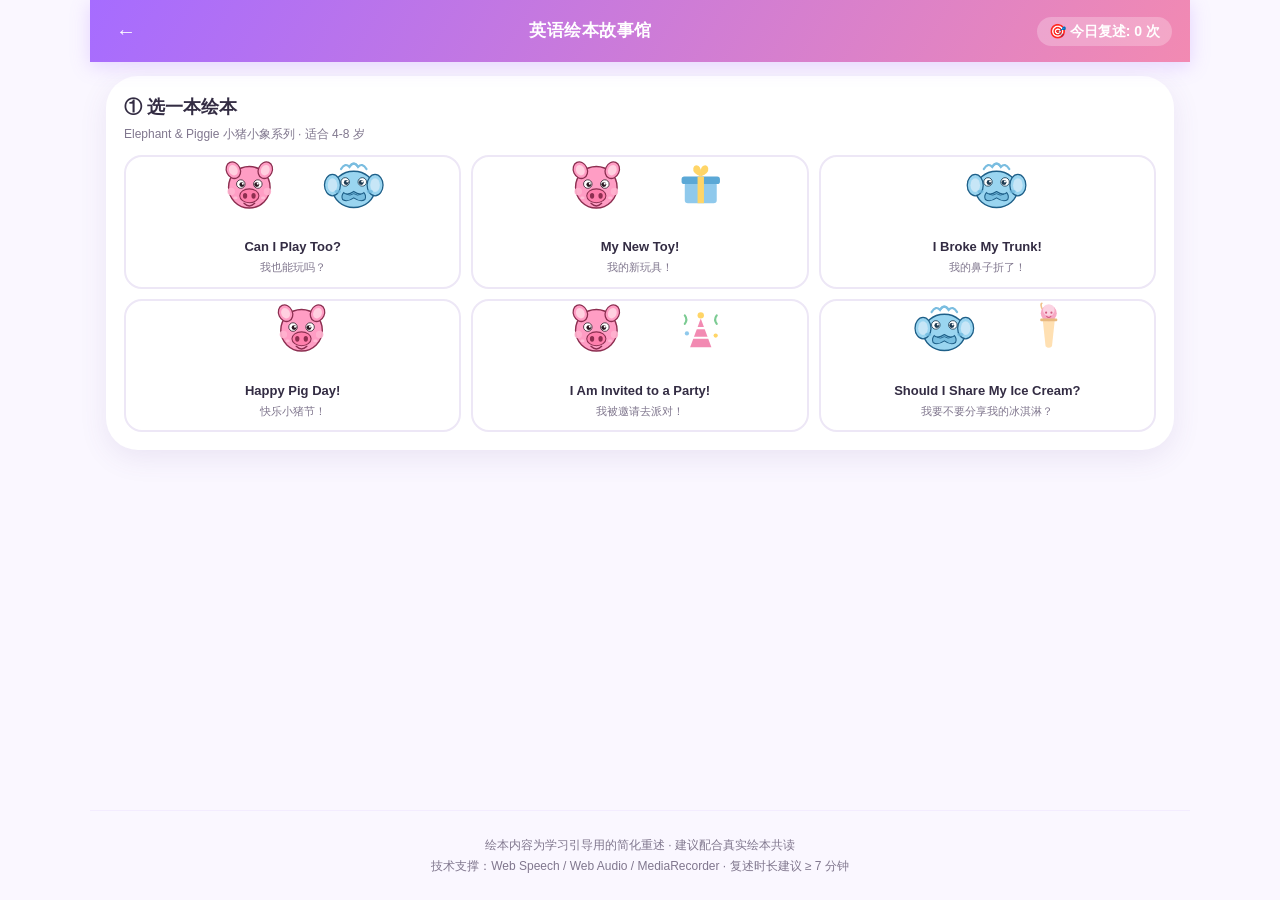
==== commit d683f7a7: "Add English Story Tool: Elephant & Piggie storytelling with recording & feedback" ====
--- a/english-story.html
+++ b/english-story.html
@@ -65,7 +65,7 @@
 
 /* 舞台 / 插图 */
 .stage{position:relative;border-radius:22px;overflow:hidden;margin-bottom:14px;
-  background:var(--scene-bg,#EAF2FF);min-height:280px}
+  background:var(--scene-bg,#EAF2FF);min-height:360px}
 .stage svg.scene-bg{display:block;width:100%;height:100%;position:absolute;inset:0}
 .stage .caption{position:absolute;left:0;right:0;top:0;z-index:4;
   background:linear-gradient(to bottom,rgba(28,18,48,.6),rgba(28,18,48,0));
@@ -397,16 +397,17 @@
 var CHARACTERS = {
   /* pitch/rate 为角色的"基准嗓"；每一句还会叠加 line.tone 的情绪修饰。
      基准音高的上限刻意留在 1.50 —— 这样"兴奋/惊讶"还能继续往上走，
-     否则 highest 情绪会被 Web Speech 的 2.0 上限压成一条平线。 */
-  piggie: { name:'Piggie', cn:'小猪',  em:'🐷', bg:'#FCE4EC', accent:'#E8709A', pitch:1.62, rate:1.10, voice:'高亢甜脆',
+     否则 highest 情绪会被 Web Speech 的 2.0 上限压成一条平线。
+     语速整体降低 15%，适合 4-8 岁儿童听辨。 */
+  piggie: { name:'Piggie', cn:'小猪',  em:'🐷', bg:'#FCE4EC', accent:'#E8709A', pitch:1.62, rate:0.94, voice:'高亢甜脆',
             pos:[[30,54],[66,50],[46,52],[70,54]] },
-  gerald: { name:'Gerald', cn:'小象',  em:'🐘', bg:'#E3F2FD', accent:'#3E9AD4', pitch:0.26, rate:0.74, voice:'低沉慢吞吞',
+  gerald: { name:'Gerald', cn:'小象',  em:'🐘', bg:'#E3F2FD', accent:'#3E9AD4', pitch:0.26, rate:0.63, voice:'低沉慢吞吞',
             pos:[[34,56],[70,52],[50,54],[32,54]] },
-  snake:  { name:'Snake',  cn:'小蛇',  em:'🐍', bg:'#E8F5E9', accent:'#4CAF7D', pitch:1.78, rate:1.32, voice:'尖细急促',
+  snake:  { name:'Snake',  cn:'小蛇',  em:'🐍', bg:'#E8F5E9', accent:'#4CAF7D', pitch:1.78, rate:0.95, voice:'尖细急促',
             pos:[[30,58],[62,72],[38,56],[68,50]] },
-  puppy:  { name:'Puppy',  cn:'小狗',  em:'🐶', bg:'#FFF8E1', accent:'#D3A017', pitch:1.48, rate:1.08, voice:'明亮欢快',
+  puppy:  { name:'Puppy',  cn:'小狗',  em:'🐶', bg:'#FFF8E1', accent:'#D3A017', pitch:1.48, rate:0.92, voice:'明亮欢快',
             pos:[[30,58],[68,54],[48,56],[66,52]] },
-  nah:    { name:'Narrator', cn:'旁白', em:'📖', bg:'#F1E9FF', accent:'#8B4AE8', pitch:0.94, rate:0.84, voice:'慢条斯理',
+  nah:    { name:'Narrator', cn:'旁白', em:'📖', bg:'#F1E9FF', accent:'#8B4AE8', pitch:0.94, rate:0.71, voice:'慢条斯理',
             pos:[[50,50],[50,50],[50,50],[50,50]] }
 };
 
@@ -883,6 +884,8 @@
   state.lineIndex = 0;
   state.showCn = true;
   $('cnToggleBtn').textContent = '中文：开';
+  /* 隐藏选书面板，只显示学习界面 */
+  document.querySelector('.panel').classList.add('hidden');
   renderCast();
   renderStage();
   renderLines();
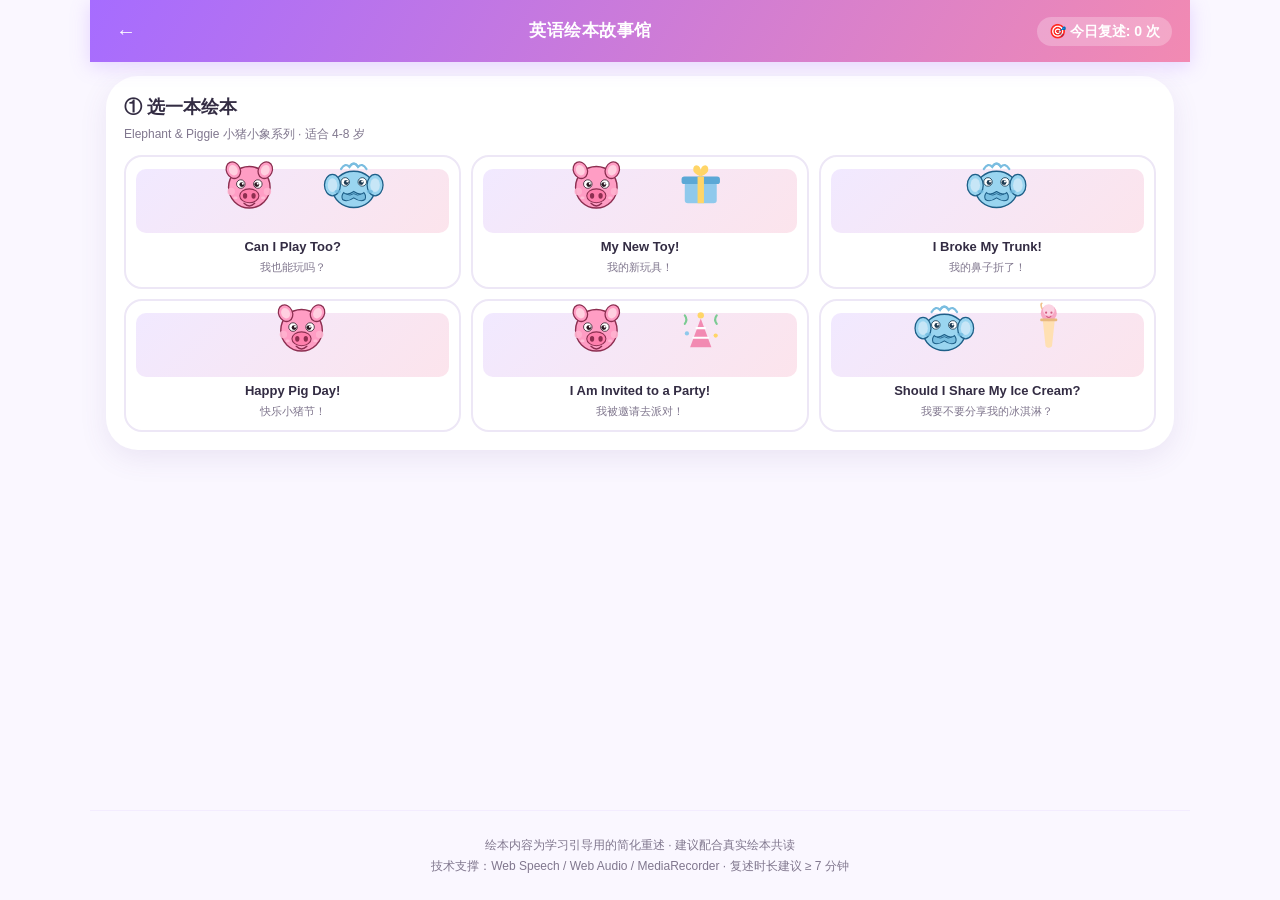
==== commit 1ab94a26: "v8: guided retelling hints (bilingual EN voice) + stage incremental render + Safari-safe prosody spl" ====
--- a/english-story.html
+++ b/english-story.html
@@ -51,6 +51,8 @@
 .story-btn:active{transform:scale(.95)}
 .story-btn.selected{border-color:var(--pri);background:var(--pri-l);box-shadow:0 4px 14px rgba(166,108,255,.25)}
 .story-btn .thumb{height:64px;display:flex;align-items:center;justify-content:center;margin-bottom:6px}
+.story-btn .thumb-ph{height:64px;border-radius:10px;background:linear-gradient(135deg,#F1E9FF,#FCE4EC);animation:phPulse 1.6s ease-in-out infinite}
+@keyframes phPulse{0%,100%{opacity:.55}50%{opacity:1}}
 .story-btn .title{font-size:13px;font-weight:800;color:var(--txt);line-height:1.3}
 .story-btn .subtitle{font-size:11px;color:var(--tx2);margin-top:4px;line-height:1.35}
 
@@ -152,6 +154,8 @@
   display:flex;align-items:center;gap:10px}
 .sc-divider::before,.sc-divider::after{content:'';height:1px;background:#EDE7F6;flex:1}
 .line-list{display:grid;gap:10px}
+/* 性能：离屏台词跳过渲染（Chrome/Edge 支持），滚动时不再整页卡顿 */
+.line-list{content-visibility:auto;contain-intrinsic-size:auto 900px}
 .line{display:flex;gap:9px;align-items:flex-start;cursor:pointer;transition:transform .16s}
 .line.right{flex-direction:row-reverse}
 .line .avatar{width:42px;height:42px;flex:0 0 42px;border-radius:50%;background:#FFF;font-size:21px;
@@ -203,7 +207,34 @@
 .goal .fill{height:100%;width:0%;border-radius:6px;background:linear-gradient(90deg,var(--pri),var(--accent));transition:width .35s}
 .goal .gd{font-size:12px;color:var(--tx2);margin-top:7px}
 
-/* 复述方式 */
+/* 专业解读面板（v8）：先想后提示，逐幕引导复述 */
+.guide-card{background:#FFF;border:2.5px solid #EDE7F6;border-radius:18px;margin-bottom:12px;overflow:hidden;transition:box-shadow .18s}
+.guide-card.open{border-color:var(--pri);box-shadow:0 8px 22px rgba(94,70,150,.12)}
+.guide-q{width:100%;background:transparent;border:none;text-align:left;padding:13px 15px;cursor:pointer;display:flex;gap:10px;align-items:flex-start;font-family:inherit}
+.guide-qnum{flex:0 0 30px;height:30px;border-radius:50%;background:var(--pri-l);color:var(--pri-d);font-weight:800;font-size:13px;display:flex;align-items:center;justify-content:center}
+.guide-qbody{flex:1;min-width:0}
+.guide-qbody .gq-en{font-size:15.5px;font-weight:800;color:var(--txt);line-height:1.35}
+.guide-qbody .gq-cn{font-size:12.5px;color:var(--tx2);margin-top:2px}
+.guide-chev{margin-top:6px;font-size:14px;color:var(--tx2);transition:transform .25s;-webkit-user-select:none;user-select:none}
+.guide-card.open .guide-chev{transform:rotate(180deg)}
+.guide-body{display:none;padding:2px 15px 14px}
+.guide-card.open .guide-body{display:block;animation:guideReveal .32s ease}
+@keyframes guideReveal{from{opacity:0;transform:translateY(-5px)}to{opacity:1;transform:none}}
+.guide-hint{background:var(--pri-l);border-left:4px solid var(--pri);border-radius:0 12px 12px 0;padding:10px 13px;margin-bottom:10px}
+.guide-hint .gh-en{font-size:15px;font-weight:800;color:var(--pri-d);line-height:1.4}
+.guide-hint .gh-cn{font-size:12px;color:#6B6380;margin-top:3px}
+.guide-hint .gh-listen{margin-top:8px;display:inline-flex;align-items:center;gap:6px;font-size:12px;font-weight:800;color:var(--pri-d);background:#FFF;border:1.5px solid var(--pri-d);border-radius:10px;padding:5px 12px;cursor:pointer;font-family:inherit;transition:transform .14s}
+.guide-hint .gh-listen:hover{transform:scale(1.04)}
+.guide-hint .gh-listen:active{transform:scale(.95)}
+.guide-frame{background:#FFF8E1;border:1.5px dashed #E6C34A;border-radius:12px;padding:10px 13px;font-size:13.5px;font-weight:700;color:#7A5F00;line-height:1.5}
+.guide-kw{display:flex;flex-wrap:wrap;gap:6px;margin-top:10px}
+.guide-kw span{font-size:11.5px;font-weight:800;background:#fff;border:1.5px solid var(--cn);color:var(--cn);border-radius:20px;padding:3px 12px}
+.guide-open-all{width:100%;margin-bottom:12px;font-size:13px}
+.guide-done-chip{text-align:center;font-size:12.5px;font-weight:800;color:var(--pri-d);background:var(--pri-l);border-radius:12px;padding:8px}
+/* 全篇朗读结束后的解读邀请条 */
+.guide-auto-banner{background:linear-gradient(120deg,#F1E9FF,#FCE4EC);border:2px solid var(--pri);border-radius:16px;padding:12px 14px;margin:0 0 14px;box-shadow:var(--sh);animation:guideReveal .4s ease}
+.guide-auto-btn{background:linear-gradient(135deg,var(--pri),var(--pri-d));color:#fff;border:none;border-radius:12px;padding:8px 16px;font-size:13px;font-weight:800;cursor:pointer;font-family:inherit;box-shadow:0 4px 12px rgba(166,108,255,.3)}
+.guide-auto-btn:active{transform:scale(.95)}
 .rec-options{display:flex;flex-wrap:wrap;gap:12px;margin-top:12px}
 .rec-option{flex:1;min-width:140px;border:2px solid #EDE7F6;border-radius:16px;padding:14px 12px;text-align:center;cursor:pointer;transition:transform .15s,box-shadow .15s,border-color .15s}
 .rec-option:hover{transform:translateY(-3px);box-shadow:var(--sh)}
@@ -304,7 +335,18 @@
   <div class="line-list" id="lineList"></div>
 
   <div class="btn-row">
-    <button class="btn primary" id="teachToRecBtn">我读会了，开始复述 →</button>
+    <button class="btn primary" id="teachToGuideBtn">🤔 先过一遍解读，再复述</button>
+    <button class="btn ghost" id="teachToRecBtn2">直接开始复述</button>
+  </div>
+</div>
+
+<!-- 2.5 专业解读（v8 新增：复述前的引导，先想再提示，不代劳） -->
+<div class="panel hidden" id="guidePanel">
+  <h2>🤔 专业解读 · 开动小脑筋</h2>
+  <p class="hint" id="guideHint">听完了故事，来当一回小老师！先自己想一想每一幕发生了什么，<b>实在想不起来</b>再点提示。提示会帮你回忆，但故事要你自己讲。</p>
+  <div id="guideList"></div>
+  <div class="btn-row hidden" id="guideDoneRow" style="justify-content:center">
+    <button class="btn primary" id="guideToRecBtn">我都会了，开始复述 →</button>
   </div>
 </div>
 
@@ -707,6 +749,125 @@
 ];
 
 /* =========================================================
+   专业解读（v8 新增）：为每本书的复述提供"引导式"参考
+   —— 原则：调动孩子自主能动性，先"想一想"再给提示，绝不直接给答案。
+   每幕一条：q 引导提问（自己先想）、hint 英文提示卡（英+中双字幕）、
+   frame 句式支架（帮助开口）、kw 关键词。
+   ========================================================= */
+var GUIDE = {
+  'can-i-play-too': {
+    tip: '这个故事里，小蛇没有手，但很想一起玩。想一想：最后大家是怎么解决这个问题的？',
+    scenes: [
+      { q: '故事一开始，小猪和小象在玩什么游戏？', qc: '他们在玩什么？',
+        hint: 'They are playing catch with a ball.', hc: '他们在玩抛球游戏。',
+        kw: ['play', 'ball', 'throw', 'catch'],
+        frame: 'Piggie and Gerald are playing ___ with a ___.' },
+      { q: '小蛇来了，他想做什么？为什么大家有点犹豫？', qc: '小蛇想玩什么？他遇到什么麻烦？',
+        hint: 'Snake wants to play too, but he has no arms.', hc: '小蛇也想玩，可是他没有手臂。',
+        kw: ['play too', 'no arms', 'try'],
+        frame: 'Snake wants to ___ too, but he has no ___.' },
+      { q: '球打到小象头上之后发生了什么事？', qc: '抛球给小蛇时出了什么意外？',
+        hint: 'The ball hits Gerald on the head.', hc: '球打到了小象的头。',
+        kw: ['hit my head', 'oops', 'sorry'],
+        frame: 'Oops! The ball hits ___ on the ___.' },
+      { q: '最后他们想到了什么好办法？三个人是怎么一起玩的？', qc: '故事的结局是什么？新游戏怎么玩？',
+        hint: 'They make a brand new game everyone can play.', hc: '他们发明了一个大家都能玩的新游戏。',
+        kw: ['new game', 'together', 'friends'],
+        frame: 'They make a new game and play it ___.' }
+    ]
+  },
+  'my-new-toy': {
+    tip: '这本故事讲的是"新玩具"和"原谅"。想一想：玩具坏了以后，Piggie 和 Gerald 是怎么和好的？',
+    scenes: [
+      { q: 'Piggie 得到了什么？他开心吗？', qc: '故事开头发生了什么？',
+        hint: 'Piggie gets a shiny new toy.', hc: 'Piggie 得到了一个亮闪闪的新玩具。',
+        kw: ['new toy', 'shiny', 'look'],
+        frame: 'Piggie has a ___ new toy.' },
+      { q: 'Gerald 拿玩具时发生了什么事？', qc: '玩具为什么坏了？',
+        hint: 'Gerald breaks the toy by accident.', hc: 'Gerald 不小心把玩具弄坏了。',
+        kw: ['broke', 'accident', 'sorry'],
+        frame: 'Gerald breaks it by ___.' },
+      { q: 'Piggie 当时是什么心情？他说了什么？', qc: 'Piggie 生气了吗？',
+        hint: 'Piggie is mad, but Gerald says sorry.', hc: 'Piggie 很生气，但 Gerald 道了歉。',
+        kw: ['mad', 'accident', 'sorry'],
+        frame: 'Piggie is very ___, but Gerald says ___.' },
+      { q: '最后他们是怎么和好的？', qc: '结局呢？',
+        hint: 'They fix the toy and share it.', hc: '他们修好了玩具，一起分享。',
+        kw: ['fix', 'share', 'forgive'],
+        frame: 'They fix the toy and ___ it.' }
+    ]
+  },
+  'i-broke-my-trunk': {
+    tip: '这个故事最好笑的地方是：小象的鼻子是怎么折的？要按顺序讲：先…然后…最后…',
+    scenes: [
+      { q: '故事一开始，发生了什么？Gerald 的鼻子怎么了？', hint: 'Gerald broke his trunk. Ouch!', hc: 'Gerald 的鼻子折了。',
+        kw: ['broke', 'trunk', 'what happened'],
+        frame: 'One day, Gerald ___ his trunk.' },
+      { q: '他是怎么弄折的？第一个动作是什么？', hint: 'First, he lifted a hippo.', hc: '首先，他举起了河马。',
+        kw: ['first', 'hippo', 'lifted'],
+        frame: 'First, he ___ a hippo.' },
+      { q: '然后呢？又发生了什么事？', hint: 'Then a rhino sat on the hippo.', hc: '然后，犀牛坐到了河马身上。',
+        kw: ['then', 'rhino', 'sat'],
+        frame: 'Then, a rhino ___ on the hippo.' },
+      { q: '最后他是怎么折到鼻子的？Piggie 觉得这个故事怎么样？', hint: 'He tripped, and it was really funny.', hc: '他绊了一跤，故事非常好笑。',
+        kw: ['finally', 'tripped', 'funny'],
+        frame: 'Finally, he ___ and it was so ___!' }
+    ]
+  },
+  'happy-pig-day': {
+    tip: '这个故事的感动点是：Gerald 不是猪，但他依然是 Piggie 最好的朋友。要讲出"开心→难过→被安慰"的变化。',
+    scenes: [
+      { q: '今天是什么节日？大家都在干什么？', hint: 'It is Happy Pig Day!', hc: '今天是快乐小猪节！',
+        kw: ['Happy Pig Day', 'dance', 'sing'],
+        frame: 'Today is ___ Pig Day!' },
+      { q: 'Gerald 为什么难过？', hint: 'Gerald is sad because he is not a pig.', hc: 'Gerald 难过，因为他不是猪。',
+        kw: ['sad', 'not a pig'],
+        frame: 'Gerald is sad because he is not a ___.' },
+      { q: 'Piggie 是怎么安慰他的？', hint: 'Piggie says: You are my best friend.', hc: 'Piggie 说：你是我最好的朋友。',
+        kw: ['best friend', 'enough', 'smile'],
+        frame: '"You do not need to be a pig. You are my ___ friend."' },
+      { q: '最后他们还是一起庆祝了，为什么？', hint: 'Being different is fine.', hc: '不一样也没关系。',
+        kw: ['different', 'celebrate'],
+        frame: 'Being ___ is fine. They celebrate together.' }
+    ]
+  },
+  'i-am-invited-to-a-party': {
+    tip: '这个故事讲的是"要穿什么去派对"的选择题。要讲出三选一的过程：正式→傻气→微笑。',
+    scenes: [
+      { q: 'Piggie 收到的是什么？他开心吗？', hint: 'Piggie is invited to a party!', hc: 'Piggie 被邀请去派对了！',
+        kw: ['invited', 'party', 'excited'],
+        frame: 'Piggie is ___ to a party!' },
+      { q: '他想穿什么？试了几次？', hint: 'First try: fancy. Too fancy!', hc: '先试正式装，太正式了！',
+        kw: ['fancy', 'too fancy'],
+        frame: 'First, Piggie tries something ___.' },
+      { q: '后来又想试什么？也不行？', hint: 'Then try silly. Too silly!', hc: '再试试傻气的，太傻了！',
+        kw: ['silly', 'too silly', 'laugh'],
+        frame: 'Then, he tries something ___.' },
+      { q: '最后他们决定穿什么去？你从这个故事学到什么？', hint: 'They wear a smile.', hc: '他们带着微笑去。',
+        kw: ['smile', 'together', 'happy'],
+        frame: 'In the end, they wear a ___.' }
+    ]
+  },
+  'should-i-share-my-ice-cream': {
+    tip: '这个故事最难的地方是纠结的过程：吃、等、分享。要讲出 Gerald 心里"两个小声音"的纠结。',
+    scenes: [
+      { q: 'Gerald 拿到了什么？他第一反应是什么？', hint: 'Gerald has a big ice cream.', hc: 'Gerald 拿到了一个大冰淇淋。',
+        kw: ['ice cream', 'delicious', 'yummy'],
+        frame: 'Gerald has a big ___ ___!' },
+      { q: '他为什么犹豫要不要分享？', hint: 'Should I share? What if I eat it all?', hc: '要不要分享呢？全部吃掉会怎样？',
+        kw: ['should I share', 'wait', 'think'],
+        frame: 'Should I ___ my ice cream? What if I eat it all?' },
+      { q: '后来发生了什么意外？冰淇淋怎么了？', hint: 'Oh no! It is melting!', hc: '哦不！冰淇淋要化了！',
+        kw: ['melting', 'oh no', 'fast'],
+        frame: 'Oh no! The ice cream is ___!' },
+      { q: 'Gerald 最后是怎么做的？他的心情如何？', hint: 'He shares it, and he is glad.', hc: '他分享了，而且很开心。',
+        kw: ['share', 'glad', 'friends'],
+        frame: 'Gerald shares the ice cream and feels ___ .' }
+    ]
+  }
+};
+
+/* =========================================================
    状态
    ========================================================= */
 var state = {
@@ -781,9 +942,22 @@
   return v;
 }
 
-/* 把句子切成朗读分段，让长句也有抑扬顿挫（不是一条平线念到底） */
+/* 把句子切成朗读分段，让长句也有抑扬顿挫（不是一条平线念到底）。
+   注意：不能用 lookbehind 正则（/(?<=[.!?,;])\s+/）—— iOS Safari 16.4 以下
+   解析脚本时直接抛 SyntaxError 白屏，这里用手动扫描保证全端兼容。 */
 function splitProsody(text) {
-  var parts = String(text).trim().split(/(?<=[.!?,;])\s+/).filter(function (x) { return x.length; });
+  var raw = String(text).trim();
+  var parts = [];
+  var buf = '';
+  for (var ci = 0; ci < raw.length; ci++) {
+    buf += raw[ci];
+    if (/[.!?,;]/.test(raw[ci]) && ci + 1 < raw.length && /\s/.test(raw[ci + 1])) {
+      parts.push(buf);
+      buf = '';
+      ci++; /* 跳过这个空白，避免下个循环把空白开头的碎句加进去 */
+    }
+  }
+  if (buf) parts.push(buf);
   if (parts.length <= 1) {
     /* 没有标点也切成两半，制造波浪 */
     var t = String(text).trim();
@@ -867,12 +1041,22 @@
     b.dataset.id = s.id;
     b.setAttribute('role', 'button');
     b.setAttribute('tabindex', '0');
-    b.innerHTML = '<div class="thumb">' + coverArt(s) + '</div>' +
+    /* 封面 SVG 延迟生成：首屏先给占位框，浏览器空闲时再填充，避免启动卡顿 */
+    b.innerHTML = '<div class="thumb thumb-ph"></div>' +
       '<div class="title">' + s.title + '</div>' +
       '<div class="subtitle">' + s.cn + '</div>';
     b.addEventListener('click', function () { selectStory(s, b); });
     b.addEventListener('keydown', function (e) { if (e.key === 'Enter' || e.key === ' ') { e.preventDefault(); selectStory(s, b); } });
     c.appendChild(b);
+  });
+  /* 首屏绘制完再补封面图（requestAnimationFrame 双帧，保证不阻塞 first paint） */
+  requestAnimationFrame(function () {
+    requestAnimationFrame(function () {
+      STORIES.forEach(function (s) {
+        var btn = c.querySelector('.story-btn[data-id="' + s.id + '"] .thumb');
+        if (btn) btn.innerHTML = coverArt(s);
+      });
+    });
   });
 }
 
@@ -896,6 +1080,10 @@
   $('recordingCard').classList.add('hidden');
   $('playbackCard').classList.add('hidden');
   $('feedbackCard').classList.add('hidden');
+  $('guidePanel').classList.add('hidden');
+  /* 解读邀请条复位 */
+  var banner = $('guideAutoBanner');
+  if (banner) banner.classList.add('hidden');
   resetRec();
   $('teachingCard').scrollIntoView({ behavior: 'smooth', block: 'start' });
 }
@@ -951,6 +1139,8 @@
    场景人物布局：左右两个固定卡位，永不超过 2 人同框
    —— 这是上一版最大的错：3 个角色 + 3 个气泡挤在一张图里，字全糊在一起。
    现在改成"对话镜头"，谁说话谁出气泡，位置互斥，绝不重叠。
+   性能：舞台采用增量渲染，只在换幕/换人时重建背景与角色 DOM，
+   同一幕内连续换句只更新气泡内容，不重排背景与角色（点击反馈更快）。
    ========================================================= */
 function speakerSlot(whoKey) {
   var order = (state.story.cast || []).indexOf(whoKey);
@@ -1034,57 +1224,103 @@
   });
 }
 
+/* =========================================================
+   舞台增量渲染（v8 性能优化核心）
+   - 背景（渐变色块）只在换幕时重建
+   - 角色（SVG 立绘）只在换"上镜名单"时重建
+   - 同一幕内换句：只更新气泡文字 + 高亮 + 说话人标记，零 DOM 重建
+   - 事件用委托：一次绑定在 stage 上，不再每句重新 addEventListener
+   ========================================================= */
+var _stageCache = { scene: -1, pairKey: '', bubbleHtml: '' };
+
 function renderStage() {
   var s = state.story;
+  if (!s) return;
   var i = state.lineIndex;
   var scIdx = sceneIndexOfLine(i);
   var sc = s.scenes[scIdx] || s.scenes[0];
   var cur = s.script[i];
   var talking = cur.who;
+  var stageEl = $('stage');
 
   /* 上镜名单：说话人 + 一个在场配角，两人强制分居左右卡位，绝不重叠 */
   var pair = stagePair(talking);
-  var who = Object.keys(pair);
-  /* 说话人排前，保证 DOM 顺序稳定 */
-  who.sort(function (a, b) { return (a === talking ? -1 : 0) - (b === talking ? -1 : 0); });
-
-  function actorHTML(w) {
-    var ch = CHARACTERS[w];
-    var slot = pair[w] || 'l';
-    var isTalking = w === talking;
-    return '<div class="actor slot-' + slot + (slot === 'r' ? ' mirror' : '') + (isTalking ? ' talking' : '') + '">' +
-      '<div class="art"><svg viewBox="0 0 100 100">' + (FIG[w] || FIG.piggie) + '</svg></div>' +
-      '<div class="tag" style="background:' + ch.accent + '">' + ch.name + ' ' + ch.em + '</div>' +
-      '</div>';
-  }
-
-  var ch = CHARACTERS[talking] || CHARACTERS.nah;
+  var pairKey = talking + '|' + Object.keys(pair).sort().join(',');
+
+  /* ① 幕布变了？重建背景层（渐变 + 字幕条） */
+  if (_stageCache.scene !== scIdx || !stageEl.querySelector('.scene-bg')) {
+    stageEl.innerHTML =
+      '<svg class="scene-bg" viewBox="0 0 100 100" preserveAspectRatio="none">' +
+      '<rect width="100" height="100" fill="' + sc.bg[0] + '"/>' +
+      '<rect y="34" width="100" height="66" fill="' + sc.bg[1] + '" opacity=".55"/>' +
+      '<ellipse cx="50" cy="101" rx="74" ry="12" fill="#FFFFFF" opacity=".4"/>' +
+      '</svg>' +
+      '<div class="caption">' + sc.cap + '</div>';
+    _stageCache.scene = scIdx;
+    _stageCache.pairKey = '';
+  }
+
+  /* ② 上镜名单变了？重建角色层 */
+  if (_stageCache.pairKey !== pairKey) {
+    var who = Object.keys(pair);
+    who.sort(function (a, b) { return (a === talking ? -1 : 0) - (b === talking ? -1 : 0); });
+    var actorsHtml = '';
+    who.forEach(function (w) {
+      var ch = CHARACTERS[w];
+      var slot = pair[w] || 'l';
+      var isTalking = w === talking;
+      actorsHtml += '<div class="actor slot-' + slot + (slot === 'r' ? ' mirror' : '') + (isTalking ? ' talking' : '') + '" data-role="' + w + '">' +
+        '<div class="art"><svg viewBox="0 0 100 100">' + (FIG[w] || FIG.piggie) + '</svg></div>' +
+        '<div class="tag" style="background:' + ch.accent + '">' + ch.name + ' ' + ch.em + '</div>' +
+        '</div>';
+    });
+    /* 清掉旧角色层，插入新角色 */
+    stageEl.querySelectorAll('.actor').forEach(function (n) { n.remove(); });
+    stageEl.insertAdjacentHTML('beforeend', actorsHtml);
+    _stageCache.pairKey = pairKey;
+  } else {
+    /* 名单没变：切换"谁在说话"高亮 */
+    stageEl.querySelectorAll('.actor').forEach(function (n) {
+      n.classList.toggle('talking', n.dataset.role === talking);
+    });
+  }
+
+  /* ③ 气泡：始终只有一个，动态更新内容（不重建 DOM） */
+  var ch2 = CHARACTERS[talking] || CHARACTERS.nah;
   var t = TONES[cur.tone] || TONES.normal;
   var slot = pair[talking] || 'l';
-  var bubble = '<div class="say bub-' + slot + '" data-idx="' + i + '" style="--c-accent:' + ch.accent + '">' +
-    '<div class="hdr">' +
-    '<span class="nm" style="color:' + ch.accent + '">' + ch.name + ' ' + ch.em + '</span>' +
-    (t.label ? '<span class="tn" style="background:' + hexA(ch.accent, .17) + ';color:' + ch.accent + '">' + t.label + '</span>' : '') +
-    '</div>' +
-    '<div class="en">' + cur.en + '</div>' +
-    '<div class="cn">' + cur.cn + '</div>' +
-    '</div>';
-
-  $('stage').innerHTML =
-    '<svg class="scene-bg" viewBox="0 0 100 100" preserveAspectRatio="none">' +
-    '<rect width="100" height="100" fill="' + sc.bg[0] + '"/>' +
-    '<rect y="34" width="100" height="66" fill="' + sc.bg[1] + '" opacity=".55"/>' +
-    '<ellipse cx="50" cy="101" rx="74" ry="12" fill="#FFFFFF" opacity=".4"/>' +
-    '</svg>' +
-    '<div class="caption">' + sc.cap + '</div>' +
-    who.map(actorHTML).join('') +
-    bubble +
-    '<div class="tap-hint" id="stageTap" data-idx="' + i + '">🔊 再听一遍</div>';
-
-  var bub = $('stage').querySelector('.say');
-  if (bub) bub.addEventListener('click', function (e) { e.stopPropagation(); playLine(i, true); });
-  var tap = $('stageTap');
-  if (tap) tap.addEventListener('click', function (e) { e.stopPropagation(); playLine(i, true); });
+  var bub = stageEl.querySelector('.say');
+  if (!bub) {
+    stageEl.insertAdjacentHTML('beforeend',
+      '<div class="say bub-' + slot + '" style="--c-accent:' + ch2.accent + '">' +
+      '<div class="hdr">' +
+      '<span class="nm" style="color:' + ch2.accent + '"></span>' +
+      '<span class="tn" style="background:' + hexA(ch2.accent, .17) + ';color:' + ch2.accent + '"></span>' +
+      '</div>' +
+      '<div class="en"></div>' +
+      '<div class="cn"></div>' +
+      '</div>');
+    bub = stageEl.querySelector('.say');
+    bub.addEventListener('click', function (e) { e.stopPropagation(); playLine(state.lineIndex, true); });
+  }
+  bub.className = 'say bub-' + slot;
+  bub.style.setProperty('--c-accent', ch2.accent);
+  bub.querySelector('.nm').textContent = ch2.name + ' ' + ch2.em;
+  bub.querySelector('.nm').style.color = ch2.accent;
+  var tn = bub.querySelector('.tn');
+  if (t.label) { tn.textContent = t.label; tn.style.display = ''; }
+  else tn.style.display = 'none';
+  bub.querySelector('.en').textContent = cur.en;
+  bub.querySelector('.cn').textContent = cur.cn;
+
+  /* ④ 剧情小提示条 */
+  var tap = stageEl.querySelector('#stageTap');
+  if (!tap) {
+    stageEl.insertAdjacentHTML('beforeend', '<div class="tap-hint" id="stageTap">🔊 再听一遍</div>');
+    tap = stageEl.querySelector('#stageTap');
+    tap.addEventListener('click', function (e) { e.stopPropagation(); playLine(state.lineIndex, true); });
+  }
+  tap.dataset.idx = i;
 
   renderNowCard();
 }
@@ -1129,6 +1365,133 @@
   root.querySelectorAll('.line').forEach(function (el) {
     el.addEventListener('click', function () { playLine(Number(el.dataset.index), true); });
   });
+}
+
+/* =========================================================
+   专业解读（v8）：复述前的引导 —— 先"想一想"，再点提示。
+   原则：绝不直接给整段答案，只给"回忆的钩子"；
+   提示用英文发音（英中双字幕），把输出主动权留给孩子。
+   ========================================================= */
+function renderGuide() {
+  var c = $('guideList');
+  var g = GUIDE[state.story.id];
+  if (!g) return;
+  var html = '';
+  if (g.tip) {
+    html += '<div class="guide-done-chip" style="margin-bottom:12px">💡 ' + g.tip + '</div>';
+  }
+  html += '<button class="btn ghost small guide-open-all" id="guideOpenAll">📖 每幕都先自己想一想（点开看问题）</button>';
+  (g.scenes || []).forEach(function (sc, i) {
+    html += '<div class="guide-card" id="guideCard' + i + '" style="--gd-accent:var(--pri)">' +
+      '<div class="guide-head" role="button" tabindex="0" data-guide="' + i + '">' +
+      '<div class="guide-qnum">' + (i + 1) + '</div>' +
+      '<div class="guide-qbody">' +
+      '<div class="gq-en">' + sc.q + '</div>' +
+      '<div class="gq-cn">' + (sc.qc || '') + '</div>' +
+      '</div>' +
+      '<div class="guide-chev">▾</div>' +
+      '</div>' +
+      '<div class="guide-body">' +
+      '<div class="guide-hint">' +
+      '<div class="gh-en">' + sc.hint + '</div>' +
+      '<div class="gh-cn">' + sc.hc + '</div>' +
+      '<button class="gh-listen" data-guide-listen="' + i + '">🔊 听提示（英文）</button>' +
+      '</div>' +
+      '<div class="guide-frame">🗣 句式支架：<span style="color:#4A3A00">' + sc.frame + '</span></div>' +
+      '<div class="guide-kw">' + (sc.kw || []).map(function (k) { return '<span>' + k + '</span>'; }).join('') + '</div>' +
+      '</div>' +
+      '</div>';
+  });
+  html += '<div class="guide-done-chip" id="guideDoneChip" style="display:none;margin-top:4px">✅ 你已经在' + (g.scenes || []).length + ' 幕里都想过一遍了，真棒！可以开始复述啦。</div>';
+  c.innerHTML = html;
+
+  /* 卡片交互：点击标题展开/收起（先想，不直接给提示） */
+  c.querySelectorAll('.guide-head').forEach(function (h) {
+    h.addEventListener('click', function () {
+      var card = h.closest('.guide-card');
+      card.classList.toggle('open');
+      updateGuideDone();
+    });
+    h.addEventListener('keydown', function (e) {
+      if (e.key === 'Enter' || e.key === ' ') { e.preventDefault(); h.click(); }
+    });
+  });
+  /* 听提示：英文发音 */
+  c.querySelectorAll('[data-guide-listen]').forEach(function (btn) {
+    btn.addEventListener('click', function () {
+      var i = Number(btn.dataset.guideListen);
+      var sc = GUIDE[state.story.id].scenes[i];
+      speak(sc.hint, 'nah', { tone: 'thinking', plain: true });
+      btn.textContent = '🔊 正在读…';
+      setTimeout(function () { btn.textContent = '🔊 再听一遍'; }, 2500);
+    });
+  });
+  /* 全部展开/收起 */
+  var allBtn = $('guideOpenAll');
+  if (allBtn) {
+    allBtn.addEventListener('click', function () {
+      var anyClosed = false;
+      c.querySelectorAll('.guide-card').forEach(function (card) { if (!card.classList.contains('open')) anyClosed = true; });
+      var open = anyClosed; /* 有没展开的就全展开；全展开了就全收起 */
+      c.querySelectorAll('.guide-card').forEach(function (card) { card.classList.toggle('open', open); });
+      updateGuideDone();
+    });
+  }
+  $('guideDoneChip').style.display = 'none';
+  /* 「开始复述」始终可用——解读是脚手架，不强制孩子全部看完 */
+  var row = $('guideDoneRow');
+  if (row) row.classList.remove('hidden');
+}
+
+function updateGuideDone() {
+  var g = GUIDE[state.story.id];
+  if (!g) return;
+  var cards = document.querySelectorAll('#guideList .guide-card');
+  var opened = 0;
+  cards.forEach(function (card) { if (card.classList.contains('open')) opened++; });
+  var allDone = opened >= (g.scenes || []).length;
+  var chip = $('guideDoneChip');
+  if (chip) { chip.style.display = allDone ? '' : 'none'; }
+}
+
+function openGuide() {
+  stopAll();
+  $('guidePanel').classList.remove('hidden');
+  renderGuide();
+  $('guidePanel').scrollIntoView({ behavior: 'smooth', block: 'start' });
+}
+
+function guideToRec() {
+  stopAll();
+  $('guidePanel').classList.add('hidden');
+  teachToRec();
+}
+
+/* 全篇朗读结束时：若没有手动点过，自动亮起解读邀请条 */
+function maybeAutoGuide() {
+  var g = GUIDE[state.story.id];
+  if (!g) return;
+  var banner = $('guideAutoBanner');
+  if (!banner) {
+    var div = document.createElement('div');
+    div.id = 'guideAutoBanner';
+    div.className = 'guide-auto-banner hidden';
+    div.innerHTML =
+      '<div style="display:flex;align-items:center;gap:10px;flex-wrap:wrap;justify-content:center">' +
+      '<span style="font-size:14px;font-weight:800">🎉 故事听完啦！</span>' +
+      '<span style="font-size:12.5px;color:#5B5170">想把故事讲给别人听？先开动小脑筋想一想～</span>' +
+      '<button class="guide-auto-btn" id="guideAutoGo">🤔 专业解读</button>' +
+      '</div>';
+    var anchor = $('nowCard');
+    if (anchor) anchor.parentNode.insertBefore(div, anchor.nextSibling);
+    else $('teachingCard').appendChild(div);
+    $('guideAutoGo').addEventListener('click', function () {
+      div.classList.add('hidden');
+      openGuide();
+    });
+    banner = div; /* 必须回写引用，否则下面 classList 操作对 null 报错 */
+  }
+  banner.classList.remove('hidden');
 }
 
 /* 单句朗读：气泡高亮 + 角色音色 + 情绪 + 场景联动 */
@@ -1153,6 +1516,8 @@
         } else {
           state.playingAll = false;
           document.querySelectorAll('.line').forEach(function (el) { el.classList.remove('speaking'); });
+          /* 全篇朗读完毕：邀请孩子先解读再复述 */
+          setTimeout(maybeAutoGuide, 500);
         }
       }
     }
@@ -1183,6 +1548,7 @@
    ========================================================= */
 function teachToRec() {
   stopAll();
+  $('guidePanel').classList.add('hidden');
   $('recModePanel').classList.remove('hidden');
   $('recordingCard').classList.remove('hidden');
   selectRecMode('playback');
@@ -1526,7 +1892,9 @@
 $('playAllBtn').addEventListener('click', playAll);
 $('stopAllBtn').addEventListener('click', stopAll);
 $('cnToggleBtn').addEventListener('click', toggleCn);
-$('teachToRecBtn').addEventListener('click', teachToRec);
+$('teachToGuideBtn').addEventListener('click', openGuide);
+$('teachToRecBtn2').addEventListener('click', teachToRec);
+$('guideToRecBtn').addEventListener('click', guideToRec);
 $('optPlayback').addEventListener('click', function () { selectRecMode('playback'); });
 $('optSave').addEventListener('click', function () { selectRecMode('save'); });
 $('recordBtn').addEventListener('click', startRecording);
@@ -1554,10 +1922,13 @@
   $('saveZone').innerHTML = '<div class="sz-t">好的</div><div class="sz-d">这段录音不会保存。想留下的时候随时可以再录一次。</div>';
 });
 $('backToTeachBtn').addEventListener('click', function () {
+  var banner = $('guideAutoBanner');
+  if (banner) banner.classList.add('hidden');
   $('feedbackCard').classList.add('hidden');
   $('playbackCard').classList.add('hidden');
   $('recordingCard').classList.add('hidden');
   $('recModePanel').classList.add('hidden');
+  $('guidePanel').classList.add('hidden');
   $('teachingCard').classList.remove('hidden');
   $('teachingCard').scrollIntoView({ behavior: 'smooth', block: 'start' });
 });
@@ -1573,6 +1944,13 @@
 /* 启动 */
 renderStoryOptions();
 updateStats();
+/* TTS 预热：浏览器空闲时先唤醒语音引擎，第一次朗读不卡顿 */
+if (synth) {
+  requestAnimationFrame(function () {
+    try { if (synth.getVoices && synth.getVoices().length === 0) { var warm = new SpeechSynthesisUtterance(' '); warm.volume = 0; synth.speak(warm); } } catch (e) {}
+  });
+  setTimeout(function () { try { synth.cancel(); } catch (e) {} }, 1200);
+}
 if (!window.MediaRecorder || !navigator.mediaDevices) {
   $('recHint').textContent = '当前浏览器不支持录音，请使用 Chrome / Edge / Safari 最新版本打开。';
 }
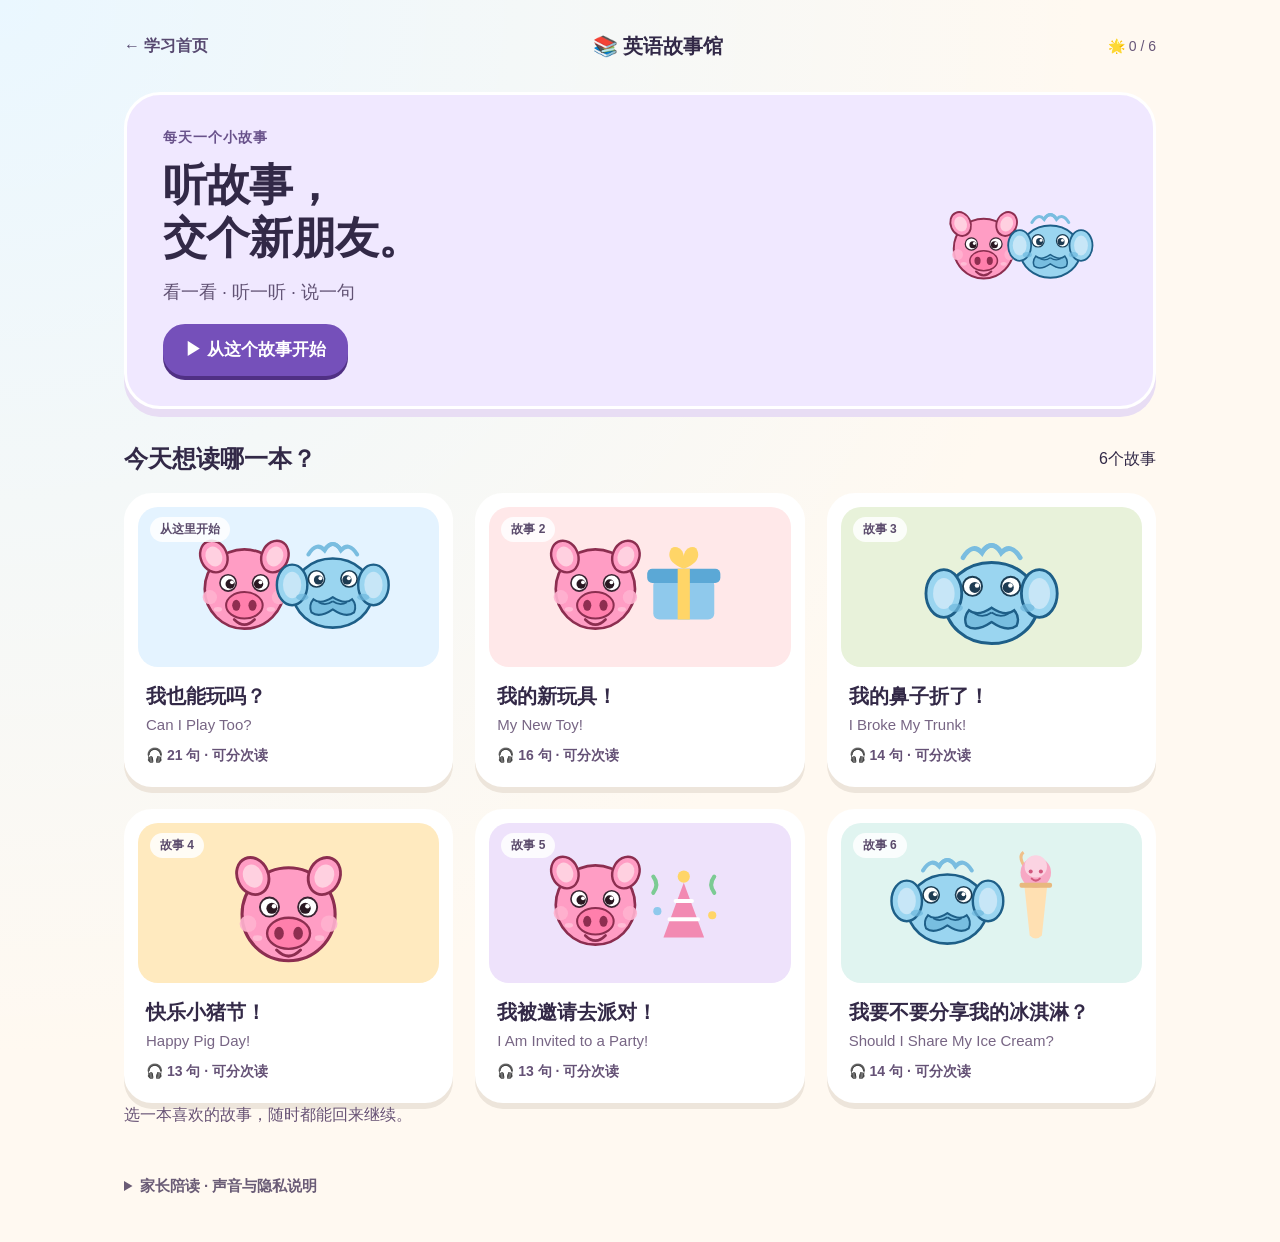
==== commit b3cc52f0: "Redesign English story library for child-first reading and honest feedback" ====
--- a/english-story.html
+++ b/english-story.html
@@ -2,69 +2,14 @@
 <html lang="zh-CN">
 <head>
 <meta charset="UTF-8">
-<meta name="viewport" content="width=device-width,initial-scale=1.0,maximum-scale=1.0,user-scalable=no,viewport-fit=cover">
-<meta name="apple-mobile-web-app-capable" content="yes">
-<meta name="theme-color" content="#A66CFF">
-<title>英语绘本故事馆 · Elephant & Piggie</title>
+<meta name="viewport" content="width=device-width,initial-scale=1.0,viewport-fit=cover">
+<meta name="theme-color" content="#f0e8ff">
+<meta name="app-version" content="story-child-v1">
+<title>英语绘本故事馆 · 看图听故事</title>
 <style>
-:root{
-  --pri:#A66CFF; --pri-l:#F1E9FF; --pri-d:#8B4AE8;
-  --accent:#F28AB2; --accent-l:#FCE4EC;
-  --math:#FFD567; --math-l:#FFF8E1;
-  --cn:#49C7C0; --cn-l:#E0F7FA;
-  --habit:#69C98C; --habit-l:#E8F5E9;
-  --eng:#4FC3F7; --eng-l:#E3F2FD;
-  --bad:#F4707C;
-  --bg:#FAF7FF; --bg-alt:#F5F0FA;
-  --card:#FFF; --txt:#332C43; --tx2:#80778E;
-  --sh:0 8px 28px rgba(94,70,150,.10);
-  --sh-hover:0 16px 48px rgba(94,70,150,.18);
-  --r:24px; --r-lg:32px;
-  --sb:env(safe-area-inset-bottom,0px);
-  --st:env(safe-area-inset-top,0px);
-}
-*{margin:0;padding:0;box-sizing:border-box;-webkit-tap-highlight-color:transparent}
-html{scroll-behavior:smooth}
-@media (prefers-reduced-motion:reduce){html{scroll-behavior:auto}*, *::before, *::after{animation-duration:.01ms!important;transition-duration:.01ms!important}}
-body{
-  font-family:-apple-system,BlinkMacSystemFont,"PingFang SC","Microsoft YaHei",sans-serif;
-  background:var(--bg); color:var(--txt);
-  min-height:100vh; overflow-x:hidden;
-  line-height:1.5; -webkit-font-smoothing:antialiased;
-}
-#app{max-width:960px;margin:0 auto;min-height:100vh;display:flex;flex-direction:column}
-.hdr{position:sticky;top:0;z-index:100;background:linear-gradient(120deg,#A66CFF,#F28AB2);padding:12px 18px;padding-top:max(12px,var(--st));display:flex;align-items:center;justify-content:space-between;box-shadow:0 4px 18px rgba(166,108,255,.25)}
-.hdr .back{font-size:20px;color:#FFF;cursor:pointer;text-decoration:none;padding:4px 8px;border-radius:8px;transition:background .15s}
-.hdr .back:hover{background:rgba(255,255,255,.2)}
-.hdr h1{font-size:17px;font-weight:800;color:#FFF;letter-spacing:.5px;flex:1;text-align:center}
-.hdr .stats{font-size:14px;color:#FFF;font-weight:700;background:rgba(255,255,255,.25);padding:4px 12px;border-radius:16px;white-space:nowrap}
-.main{padding:14px 16px;padding-bottom:calc(60px+var(--sb));flex:1}
-
-.panel{background:var(--card);border-radius:var(--r-lg);padding:18px;box-shadow:var(--sh);margin-bottom:14px}
-.panel h2{font-size:18px;font-weight:800;margin-bottom:4px}
-.panel .hint{font-size:12px;color:var(--tx2);margin-bottom:12px}
-
-/* 故事选择 */
-.story-options{display:grid;grid-template-columns:repeat(auto-fill,minmax(150px,1fr));gap:10px}
-.story-btn{background:var(--card);border:2px solid #EDE7F6;border-radius:18px;padding:12px 10px;text-align:center;cursor:pointer;transition:transform .15s,box-shadow .15s,border-color .15s;position:relative;overflow:hidden}
-.story-btn:hover{transform:translateY(-4px);box-shadow:var(--sh-hover)}
-.story-btn:active{transform:scale(.95)}
-.story-btn.selected{border-color:var(--pri);background:var(--pri-l);box-shadow:0 4px 14px rgba(166,108,255,.25)}
-.story-btn .thumb{height:64px;display:flex;align-items:center;justify-content:center;margin-bottom:6px}
-.story-btn .thumb-ph{height:64px;border-radius:10px;background:linear-gradient(135deg,#F1E9FF,#FCE4EC);animation:phPulse 1.6s ease-in-out infinite}
-@keyframes phPulse{0%,100%{opacity:.55}50%{opacity:1}}
-.story-btn .title{font-size:13px;font-weight:800;color:var(--txt);line-height:1.3}
-.story-btn .subtitle{font-size:11px;color:var(--tx2);margin-top:4px;line-height:1.35}
-
-/* 角色卡 */
-.cast-row{display:flex;gap:10px;flex-wrap:wrap;margin-bottom:14px}
-.cast-card{flex:1;min-width:110px;border-radius:16px;padding:10px;display:flex;align-items:center;gap:8px;
-  background:var(--cc-bg,#EEE);border:2px solid transparent;transition:transform .18s,box-shadow .18s}
-.cast-card:hover{transform:translateY(-3px);box-shadow:0 8px 20px rgba(94,70,150,.14)}
-.cast-card .cav{width:40px;height:40px;flex:0 0 40px;border-radius:50%;background:#FFF;display:flex;align-items:center;justify-content:center;overflow:hidden}
-.cast-card .cname{font-size:13px;font-weight:800;color:#3A3350;line-height:1.15}
-.cast-card .cvoice{font-size:10px;color:#6B6380;margin-top:2px;font-style:italic}
-
+*{box-sizing:border-box;margin:0;padding:0}
+body{font-family:-apple-system,BlinkMacSystemFont,"PingFang SC","Microsoft YaHei",sans-serif;line-height:1.5}
+#app{margin:auto}
 /* 舞台 / 插图 */
 .stage{position:relative;border-radius:22px;overflow:hidden;margin-bottom:14px;
   background:var(--scene-bg,#EAF2FF);min-height:360px}
@@ -128,1832 +73,13 @@
   font-size:12px;font-weight:700;color:#5B5170;background:rgba(255,255,255,.9);
   padding:5px 14px;border-radius:14px;box-shadow:0 3px 10px rgba(70,45,120,.14)}
 
-/* 当前台词大卡（场景下方，永远是当前这一句，不再让孩子找） */
-.now-card{background:linear-gradient(135deg,var(--nc-bg,#F1E9FF),#FFF);
-  border-radius:20px;padding:14px 16px;margin-bottom:14px;border:2.5px solid var(--nc-accent,#A66CFF);
-  box-shadow:0 8px 22px rgba(94,70,150,.12)}
-.now-card .nc-top{display:flex;align-items:center;gap:8px;margin-bottom:6px}
-.now-card .nc-av{width:34px;height:34px;flex:0 0 34px;border-radius:50%;background:#FFF;font-size:18px;
-  display:flex;align-items:center;justify-content:center;box-shadow:0 3px 8px rgba(94,70,150,.15)}
-.now-card .nc-nm{font-size:13px;font-weight:800;letter-spacing:.3px}
-.now-card .nc-tn{font-size:10.5px;font-weight:700;padding:2px 8px;border-radius:9px}
-.now-card .nc-idx{margin-left:auto;font-size:11px;color:var(--tx2);font-weight:700}
-.now-card .nc-en{font-size:19px;font-weight:800;color:var(--txt);line-height:1.3}
-.now-card .nc-cn{font-size:13px;color:var(--tx2);margin-top:4px}
-.now-card .nc-actions{display:flex;gap:8px;margin-top:11px;flex-wrap:wrap}
-.now-card .nc-btn{flex:1;min-width:96px;padding:9px 12px;border-radius:12px;border:none;cursor:pointer;
-  font-family:inherit;font-size:13px;font-weight:800;background:#FFF;color:var(--tx);
-  box-shadow:0 3px 10px rgba(94,70,150,.12);transition:transform .14s}
-.now-card .nc-btn:hover{transform:translateY(-2px)}
-.now-card .nc-btn:active{transform:scale(.96)}
-.now-card .nc-btn.main{background:linear-gradient(135deg,var(--pri),var(--pri-d));color:#FFF}
-.now-card .nc-btn[disabled]{opacity:.4;pointer-events:none}
 
-/* 台词：人物 + 贴身旁白（纵向剧本流） */
-.sc-divider{margin:16px 0 10px;font-size:12px;font-weight:800;color:var(--tx2);letter-spacing:1.5px;
-  display:flex;align-items:center;gap:10px}
-.sc-divider::before,.sc-divider::after{content:'';height:1px;background:#EDE7F6;flex:1}
-.line-list{display:grid;gap:10px}
-/* 性能：离屏台词跳过渲染（Chrome/Edge 支持），滚动时不再整页卡顿 */
-.line-list{content-visibility:auto;contain-intrinsic-size:auto 900px}
-.line{display:flex;gap:9px;align-items:flex-start;cursor:pointer;transition:transform .16s}
-.line.right{flex-direction:row-reverse}
-.line .avatar{width:42px;height:42px;flex:0 0 42px;border-radius:50%;background:#FFF;font-size:21px;
-  display:flex;align-items:center;justify-content:center;box-shadow:0 3px 9px rgba(94,70,150,.14)}
-.line .bub{position:relative;flex:1;min-width:0;background:#FFF;border-radius:16px;padding:9px 12px 10px;
-  border:2.5px solid var(--line-accent,#A66CFF);box-shadow:0 4px 12px rgba(94,70,150,.08);transition:box-shadow .16s}
-.line .bub::after{content:'';position:absolute;top:13px;width:0;height:0;
-  border-top:8px solid transparent;border-bottom:8px solid transparent}
-.line.left .bub::after{left:-9px;border-right:9px solid var(--line-accent,#A66CFF)}
-.line.right .bub::after{right:-9px;border-left:9px solid var(--line-accent,#A66CFF)}
-.line:hover .bub{box-shadow:0 8px 20px rgba(94,70,150,.15)}
-.line:active{transform:scale(.99)}
-.line.speaking .bub{box-shadow:0 0 0 4px var(--line-glow,rgba(166,108,255,.3)),0 8px 20px rgba(94,70,150,.14)}
-.bub-top{display:flex;align-items:center;gap:7px;margin-bottom:2px}
-.bub-top .who{font-size:11px;font-weight:800;color:var(--line-accent,#8B4AE8);letter-spacing:.4px;text-transform:uppercase}
-.bub-top .tone{font-size:10px;font-weight:700;padding:1px 7px;border-radius:9px}
-.bub-top .spk{margin-left:auto;font-size:14px;opacity:.4}
-.line.speaking .bub-top .spk{opacity:1}
-.line .en{font-size:16px;font-weight:800;color:var(--txt);line-height:1.35}
-.line .cn{font-size:12px;color:var(--tx2);margin-top:3px}
-.line.right .bub-top{flex-direction:row-reverse}
-.line.right .bub-top .spk{margin-left:0;margin-right:auto}
-.line.right .en,.line.right .cn{text-align:right}
-/* 音色对照表 */
-.voice-table{display:grid;gap:7px;margin-top:12px}
-.vt-row{display:flex;align-items:center;gap:10px;background:#FBF9FF;border-radius:12px;padding:8px 11px}
-.vt-row .vn{font-size:13px;font-weight:800;width:82px;flex:0 0 82px}
-.vt-row .vbar{flex:1;height:9px;border-radius:5px;background:#EDE7F6;overflow:hidden;position:relative}
-.vt-row .vbar i{position:absolute;top:0;bottom:0;border-radius:5px;display:block}
-.vt-row .vt{font-size:11px;color:var(--tx2);width:78px;flex:0 0 78px;text-align:right}
-
-/* 按钮 */
-.btn{display:inline-flex;align-items:center;gap:6px;padding:11px 20px;border-radius:14px;border:none;cursor:pointer;
-  font-size:14px;font-weight:800;font-family:inherit;transition:transform .15s,box-shadow .15s,filter .15s}
-.btn:active{transform:scale(.95)}
-.btn.primary{background:linear-gradient(135deg,var(--pri),var(--pri-d));color:#FFF;box-shadow:0 6px 18px rgba(166,108,255,.32)}
-.btn.primary:hover{filter:brightness(1.06)}
-.btn.ghost{background:var(--pri-l);color:var(--pri-d)}
-.btn.ghost:hover{background:#E7DAFF}
-.btn.eng{background:linear-gradient(135deg,#5BC8F5,#2E9BD6);color:#FFF;box-shadow:0 6px 18px rgba(79,195,247,.3)}
-.btn.small{padding:8px 14px;font-size:13px;border-radius:12px}
-.btn-row{display:flex;gap:10px;flex-wrap:wrap;margin-top:14px}
-.btn[disabled]{opacity:.45;pointer-events:none}
-
-/* 复述目标条 */
-.goal{margin-top:14px;background:#FBF9FF;border-radius:16px;padding:12px 14px}
-.goal .gt{display:flex;justify-content:space-between;font-size:12px;font-weight:800;color:var(--tx2);margin-bottom:7px}
-.goal .track{height:10px;border-radius:6px;background:#EDE7F6;overflow:hidden}
-.goal .fill{height:100%;width:0%;border-radius:6px;background:linear-gradient(90deg,var(--pri),var(--accent));transition:width .35s}
-.goal .gd{font-size:12px;color:var(--tx2);margin-top:7px}
-
-/* 专业解读面板（v8）：先想后提示，逐幕引导复述 */
-.guide-card{background:#FFF;border:2.5px solid #EDE7F6;border-radius:18px;margin-bottom:12px;overflow:hidden;transition:box-shadow .18s}
-.guide-card.open{border-color:var(--pri);box-shadow:0 8px 22px rgba(94,70,150,.12)}
-.guide-q{width:100%;background:transparent;border:none;text-align:left;padding:13px 15px;cursor:pointer;display:flex;gap:10px;align-items:flex-start;font-family:inherit}
-.guide-qnum{flex:0 0 30px;height:30px;border-radius:50%;background:var(--pri-l);color:var(--pri-d);font-weight:800;font-size:13px;display:flex;align-items:center;justify-content:center}
-.guide-qbody{flex:1;min-width:0}
-.guide-qbody .gq-en{font-size:15.5px;font-weight:800;color:var(--txt);line-height:1.35}
-.guide-qbody .gq-cn{font-size:12.5px;color:var(--tx2);margin-top:2px}
-.guide-chev{margin-top:6px;font-size:14px;color:var(--tx2);transition:transform .25s;-webkit-user-select:none;user-select:none}
-.guide-card.open .guide-chev{transform:rotate(180deg)}
-.guide-body{display:none;padding:2px 15px 14px}
-.guide-card.open .guide-body{display:block;animation:guideReveal .32s ease}
-@keyframes guideReveal{from{opacity:0;transform:translateY(-5px)}to{opacity:1;transform:none}}
-.guide-hint{background:var(--pri-l);border-left:4px solid var(--pri);border-radius:0 12px 12px 0;padding:10px 13px;margin-bottom:10px}
-.guide-hint .gh-en{font-size:15px;font-weight:800;color:var(--pri-d);line-height:1.4}
-.guide-hint .gh-cn{font-size:12px;color:#6B6380;margin-top:3px}
-.guide-hint .gh-listen{margin-top:8px;display:inline-flex;align-items:center;gap:6px;font-size:12px;font-weight:800;color:var(--pri-d);background:#FFF;border:1.5px solid var(--pri-d);border-radius:10px;padding:5px 12px;cursor:pointer;font-family:inherit;transition:transform .14s}
-.guide-hint .gh-listen:hover{transform:scale(1.04)}
-.guide-hint .gh-listen:active{transform:scale(.95)}
-.guide-frame{background:#FFF8E1;border:1.5px dashed #E6C34A;border-radius:12px;padding:10px 13px;font-size:13.5px;font-weight:700;color:#7A5F00;line-height:1.5}
-.guide-kw{display:flex;flex-wrap:wrap;gap:6px;margin-top:10px}
-.guide-kw span{font-size:11.5px;font-weight:800;background:#fff;border:1.5px solid var(--cn);color:var(--cn);border-radius:20px;padding:3px 12px}
-.guide-open-all{width:100%;margin-bottom:12px;font-size:13px}
-.guide-done-chip{text-align:center;font-size:12.5px;font-weight:800;color:var(--pri-d);background:var(--pri-l);border-radius:12px;padding:8px}
-/* 全篇朗读结束后的解读邀请条 */
-.guide-auto-banner{background:linear-gradient(120deg,#F1E9FF,#FCE4EC);border:2px solid var(--pri);border-radius:16px;padding:12px 14px;margin:0 0 14px;box-shadow:var(--sh);animation:guideReveal .4s ease}
-.guide-auto-btn{background:linear-gradient(135deg,var(--pri),var(--pri-d));color:#fff;border:none;border-radius:12px;padding:8px 16px;font-size:13px;font-weight:800;cursor:pointer;font-family:inherit;box-shadow:0 4px 12px rgba(166,108,255,.3)}
-.guide-auto-btn:active{transform:scale(.95)}
-.rec-options{display:flex;flex-wrap:wrap;gap:12px;margin-top:12px}
-.rec-option{flex:1;min-width:140px;border:2px solid #EDE7F6;border-radius:16px;padding:14px 12px;text-align:center;cursor:pointer;transition:transform .15s,box-shadow .15s,border-color .15s}
-.rec-option:hover{transform:translateY(-3px);box-shadow:var(--sh)}
-.rec-option:active{transform:scale(.97)}
-.rec-option.selected{border-color:var(--pri);background:var(--pri-l);box-shadow:0 4px 14px rgba(166,108,255,.25)}
-.rec-option .icon{font-size:28px;margin-bottom:6px}
-.rec-option .title{font-size:14px;font-weight:800;color:var(--txt)}
-.rec-option .desc{font-size:12px;color:var(--tx2);margin-top:4px;line-height:1.4}
-
-/* 录音 */
-.recording-controls{display:flex;flex-wrap:wrap;gap:12px;align-items:center;justify-content:center;margin-bottom:12px}
-.rec-btn{background:var(--pri);color:#FFF;border:none;border-radius:50%;width:60px;height:60px;font-size:13px;font-weight:800;display:flex;align-items:center;justify-content:center;cursor:pointer;transition:transform .15s,box-shadow .15s;font-family:inherit;box-shadow:0 6px 18px rgba(166,108,255,.3)}
-.rec-btn:active{transform:scale(.92)}
-.rec-btn.stop{background:var(--bad);box-shadow:0 6px 18px rgba(244,112,124,.32)}
-.rec-btn.pause{background:var(--accent);box-shadow:0 6px 18px rgba(242,138,178,.32)}
-.rec-btn.pulsing{animation:recPulse 1.4s ease-in-out infinite}
-@keyframes recPulse{0%,100%{box-shadow:0 0 0 0 rgba(244,112,124,.55)}50%{box-shadow:0 0 0 14px rgba(244,112,124,0)}}
-.rec-time{font-size:30px;font-weight:800;color:var(--txt);font-variant-numeric:tabular-nums;letter-spacing:1px}
-.rec-time.warn{color:var(--habit)}
-.rec-meta{font-size:12px;color:var(--tx2);text-align:center;margin-top:6px}
-video#preview{width:100%;max-width:420px;border-radius:16px;background:#241E33;margin:0 auto;display:block;box-shadow:var(--sh)}
-
-/* 回放 */
-.playback-controls{display:flex;justify-content:center;gap:12px;margin-bottom:10px}
-.progress-container{width:100%;height:8px;background:#EDE7F6;border-radius:5px;position:relative;cursor:pointer;margin:10px 0}
-.progress-bar{height:100%;background:linear-gradient(90deg,var(--pri),var(--accent));width:0%;border-radius:5px;transition:width .2s linear}
-#playbackTime{font-size:13px;color:var(--tx2);text-align:center;font-variant-numeric:tabular-nums}
-#playbackVideo{width:100%;max-width:440px;border-radius:16px;display:block;margin:0 auto 10px;background:#241E33}
-
-/* 反馈 */
-.score-row{display:flex;gap:10px;flex-wrap:wrap;margin-bottom:12px}
-.score-chip{flex:1;min-width:92px;background:#FBF9FF;border-radius:14px;padding:10px;text-align:center}
-.score-chip .sv{font-size:22px;font-weight:800;color:var(--pri-d)}
-.score-chip .sl{font-size:11px;color:var(--tx2);margin-top:2px}
-.feedback-content{font-size:14px;line-height:1.65;color:var(--txt)}
-.feedback-content ul{margin:8px 0 8px 18px}
-.feedback-content li{margin:4px 0}
-.feedback-tip{background:var(--pri-l);border-left:4px solid var(--pri);padding:11px 13px;margin-top:12px;border-radius:0 10px 10px 0;font-size:13px;line-height:1.6}
-.save-zone{margin-top:14px;padding:14px;border-radius:16px;background:var(--habit-l);border:2px dashed var(--habit);text-align:center}
-.save-zone .sz-t{font-size:14px;font-weight:800;color:#2E7D4F;margin-bottom:4px}
-.save-zone .sz-d{font-size:12px;color:#4E7A60;margin-bottom:10px;line-height:1.5}
-.hidden{display:none!important}
-
-.footer{text-align:center;padding:24px 16px;color:var(--tx2);font-size:12px;border-top:1px solid rgba(166,108,255,.08);line-height:1.7}
-.footer a{color:var(--pri);text-decoration:none;font-weight:600}
-
-/* 横屏矮屏压缩 */
-@media (orientation:landscape) and (max-height:620px){
-  .story-btn .thumb{height:46px}
-  .story-btn .subtitle{display:none}
-  .main{padding:10px 14px 40px}
-}
-/* 手机竖屏 */
-@media(max-width:700px){
-  .story-options{grid-template-columns:repeat(2,1fr)}
-  .story-btn .subtitle{font-size:10px}
-  .line .en{font-size:15px}
-  .cast-card{min-width:calc(50% - 5px)}
-}
-/* 宽屏 */
-@media(min-width:901px){
-  #app{max-width:1100px}
-  .story-options{grid-template-columns:repeat(3,1fr)}
-}
 </style>
+<link rel="stylesheet" href="story-child.css?v=1">
+<script src="story-data.js?v=1" defer></script>
+<script src="story-child.js?v=1" defer></script>
 </head>
 <body>
-<div id="app">
-<div class="hdr">
-<a href="/" class="back" aria-label="返回首页">←</a>
-<h1>英语绘本故事馆</h1>
-<div class="stats" id="stats">🎯 今日复述: 0 次</div>
-</div>
-<div class="main">
-
-<!-- 1. 选故事 -->
-<div class="panel">
-  <h2>① 选一本绘本</h2>
-  <p class="hint">Elephant &amp; Piggie 小猪小象系列 · 适合 4-8 岁</p>
-  <div class="story-options" id="storyOptions"></div>
-</div>
-
-<!-- 2. 学故事（角色 + 插图 + 对话） -->
-<div class="panel hidden" id="teachingCard">
-  <h2 id="teachingTitle">② 一起读故事</h2>
-  <p class="hint" id="teachingHint">先认识角色，再看图听对话。点任意一句可以单独听，点「全篇朗读」可以听完整故事。</p>
-
-  <div class="cast-row" id="castRow"></div>
-  <div class="stage" id="stage"></div>
-  <div class="now-card" id="nowCard"></div>
-
-  <div class="btn-row" style="margin-top:0;margin-bottom:12px">
-    <button class="btn primary small" id="playAllBtn">▶ 全篇朗读</button>
-    <button class="btn ghost small" id="stopAllBtn">⏹ 停止</button>
-    <button class="btn ghost small" id="cnToggleBtn">中文：开</button>
-  </div>
-
-  <div class="line-list" id="lineList"></div>
-
-  <div class="btn-row">
-    <button class="btn primary" id="teachToGuideBtn">🤔 先过一遍解读，再复述</button>
-    <button class="btn ghost" id="teachToRecBtn2">直接开始复述</button>
-  </div>
-</div>
-
-<!-- 2.5 专业解读（v8 新增：复述前的引导，先想再提示，不代劳） -->
-<div class="panel hidden" id="guidePanel">
-  <h2>🤔 专业解读 · 开动小脑筋</h2>
-  <p class="hint" id="guideHint">听完了故事，来当一回小老师！先自己想一想每一幕发生了什么，<b>实在想不起来</b>再点提示。提示会帮你回忆，但故事要你自己讲。</p>
-  <div id="guideList"></div>
-  <div class="btn-row hidden" id="guideDoneRow" style="justify-content:center">
-    <button class="btn primary" id="guideToRecBtn">我都会了，开始复述 →</button>
-  </div>
-</div>
-
-<!-- 3. 选复述方式 -->
-<div class="panel hidden" id="recModePanel">
-  <h2>③ 选择复述方式</h2>
-  <p class="hint">用你自己的话，把这个故事讲一遍，越详细越好。</p>
-  <div class="rec-options">
-    <div class="rec-option" id="optPlayback" data-mode="playback">
-      <div class="icon">🎧</div>
-      <div class="title">只回放 + 给建议</div>
-      <div class="desc">录完直接回放，我帮你分析，不留文件</div>
-    </div>
-    <div class="rec-option" id="optSave" data-mode="save">
-      <div class="icon">💾</div>
-      <div class="title">复述得好就保存</div>
-      <div class="desc">讲满 7 分钟且表现不错，可存到本地设备</div>
-    </div>
-  </div>
-</div>
-
-<!-- 4. 录音复述 -->
-<div class="panel hidden" id="recordingCard">
-  <h2>④ 开始复述</h2>
-  <p class="hint" id="recHint">目标 ≥ 7 分钟。讲的时候可以看着上面学过的句子，也可以自己加新的词。</p>
-  <video id="preview" autoplay muted playsinline class="hidden"></video>
-  <div class="recording-controls">
-    <button class="rec-btn" id="recordBtn">开始</button>
-    <button class="rec-btn stop hidden" id="stopBtn">停止</button>
-    <button class="rec-btn pause hidden" id="pauseBtn">暂停</button>
-  </div>
-  <div style="text-align:center"><div class="rec-time" id="recTime">00:00</div>
-    <div class="rec-meta" id="recMeta">还没开始</div></div>
-  <div class="goal">
-    <div class="gt"><span>复述时长目标</span><span id="goalLabel">0 / 7 分钟</span></div>
-    <div class="track"><div class="fill" id="goalFill"></div></div>
-    <div class="gd" id="goalDesc">时间不是唯一标准——能讲清楚角色、发生了什么、结果怎样，才是好复述。</div>
-  </div>
-</div>
-
-<!-- 5. 回放 -->
-<div class="panel hidden" id="playbackCard">
-  <h2>⑤ 听一听你的复述</h2>
-  <video id="playbackVideo" controls playsinline class="hidden"></video>
-  <audio id="playbackAudio" controls class="hidden" style="width:100%"></audio>
-  <div id="playbackOffline" class="hidden">
-    <div class="playback-controls">
-      <button class="btn eng" id="playBtn">▶ 播放</button>
-      <button class="btn ghost" id="pauseBtn2">⏸ 暂停</button>
-    </div>
-    <div class="progress-container" id="progressWrap"><div class="progress-bar" id="progressBar"></div></div>
-    <div id="playbackTime">00:00 / 00:00</div>
-  </div>
-  <div class="btn-row">
-    <button class="btn ghost small" id="retryBtn">再录一次</button>
-    <button class="btn primary small" id="toFeedbackBtn">看看建议 →</button>
-  </div>
-</div>
-
-<!-- 6. 反馈 -->
-<div class="panel hidden" id="feedbackCard">
-  <h2>⑥ 来自 Polly 的建议</h2>
-  <div class="score-row" id="scoreRow"></div>
-  <div class="feedback-content" id="feedbackContent"></div>
-  <div class="feedback-tip" id="feedbackTip"></div>
-  <div class="save-zone hidden" id="saveZone">
-    <div class="sz-t">🎉 这段复述很棒，要保存下来吗？</div>
-    <div class="sz-d" id="saveZoneDesc">保存后可以在本地设备里回看，也能发给爸爸妈妈听。</div>
-    <div class="btn-row" style="justify-content:center;margin-top:0">
-      <button class="btn primary small" id="saveBtn">💾 保存到本地</button>
-      <button class="btn ghost small" id="discardBtn">不用了</button>
-    </div>
-  </div>
-  <div class="btn-row">
-    <button class="btn ghost small" id="backToTeachBtn">← 再学一遍这个故事</button>
-  </div>
-</div>
-
-</div>
-<div class="footer">
-  <p>绘本内容为学习引导用的简化重述 · 建议配合真实绘本共读</p>
-  <p class="copyright">技术支撑：Web Speech / Web Audio / MediaRecorder · 复述时长建议 ≥ 7 分钟</p>
-</div>
-</div>
-
-<script>
-/* =========================================================
-   角色档案（决定音色高低快慢）
-   ========================================================= */
-var CHARACTERS = {
-  /* pitch/rate 为角色的"基准嗓"；每一句还会叠加 line.tone 的情绪修饰。
-     基准音高的上限刻意留在 1.50 —— 这样"兴奋/惊讶"还能继续往上走，
-     否则 highest 情绪会被 Web Speech 的 2.0 上限压成一条平线。
-     语速整体降低 15%，适合 4-8 岁儿童听辨。 */
-  piggie: { name:'Piggie', cn:'小猪',  em:'🐷', bg:'#FCE4EC', accent:'#E8709A', pitch:1.62, rate:0.94, voice:'高亢甜脆',
-            pos:[[30,54],[66,50],[46,52],[70,54]] },
-  gerald: { name:'Gerald', cn:'小象',  em:'🐘', bg:'#E3F2FD', accent:'#3E9AD4', pitch:0.26, rate:0.63, voice:'低沉慢吞吞',
-            pos:[[34,56],[70,52],[50,54],[32,54]] },
-  snake:  { name:'Snake',  cn:'小蛇',  em:'🐍', bg:'#E8F5E9', accent:'#4CAF7D', pitch:1.78, rate:0.95, voice:'尖细急促',
-            pos:[[30,58],[62,72],[38,56],[68,50]] },
-  puppy:  { name:'Puppy',  cn:'小狗',  em:'🐶', bg:'#FFF8E1', accent:'#D3A017', pitch:1.48, rate:0.92, voice:'明亮欢快',
-            pos:[[30,58],[68,54],[48,56],[66,52]] },
-  nah:    { name:'Narrator', cn:'旁白', em:'📖', bg:'#F1E9FF', accent:'#8B4AE8', pitch:0.94, rate:0.71, voice:'慢条斯理',
-            pos:[[50,50],[50,50],[50,50],[50,50]] }
-};
-
-/* 情绪修饰：让同一角色在不同句子里有抑扬顿挫，而不是一个调子念到底 */
-var TONES = {
-  normal:    { pitch:1.00, rate:1.00, label:'' },
-  happy:     { pitch:1.26, rate:1.09, label:'开心' },
-  excited:   { pitch:1.44, rate:1.18, label:'兴奋' },
-  question:  { pitch:1.24, rate:0.94, label:'疑问' },
-  surprised: { pitch:1.55, rate:1.20, label:'惊讶' },
-  sad:       { pitch:0.62, rate:0.74, label:'失落' },
-  worried:   { pitch:0.86, rate:0.86, label:'担心' },
-  angry:     { pitch:1.16, rate:1.22, label:'生气' },
-  proud:     { pitch:0.92, rate:0.90, label:'得意' },
-  whisper:   { pitch:0.78, rate:0.72, label:'轻声' },
-  thinking:  { pitch:0.94, rate:0.76, label:'思考' },
-  laugh:     { pitch:1.40, rate:1.16, label:'大笑' }
-};
-
-/* 显示用音高刻度：把绝对 pitch 映射成 1-10 格，让"差别大"看得见 */
-function pitchScale(chKey) {
-  var p = CHARACTERS[chKey].pitch;
-  return Math.max(1, Math.min(10, Math.round((p - 0.3) / (2.0 - 0.3) * 9 + 1)));
-}
-
-/* 每个角色的情绪可用区间：高音角色向上留余量，低音角色向下留余量 */
-var PITCH_RANGE = {
-  gerald: { min: 0.14, max: 0.60 },
-  piggie: { min: 1.10, max: 1.98 },
-  snake:  { min: 1.30, max: 1.99 },
-  puppy:  { min: 1.05, max: 1.72 },
-  nah:    { min: 0.72, max: 1.26 }
-};
-
-/* 基准嗓 × 情绪 → 最终音高/语速。
-   音高用"区间内插值"而不是直接相乘，否则高音角色的开心/兴奋会被 2.0 上限压成同一条线。 */
-function resolveVoice(chKey, toneKey) {
-  var ch = CHARACTERS[chKey] || CHARACTERS.nah;
-  var t = TONES[toneKey] || TONES.normal;
-  var rng = PITCH_RANGE[chKey] || { min: 0.8, max: Math.min(1.95, ch.pitch * 1.3) };
-
-  /* 情绪强度：sad=0 → normal≈0.5 → surprised=1，映射到 [min,max]。
-     区间按新的 TONES 范围 (0.62 → 1.55) 归一化，让"最闷/最炸"都能顶到端点。 */
-  var strength = (t.pitch - 0.62) / (1.55 - 0.62);
-  if (strength < 0) strength = 0;
-  if (strength > 1) strength = 1;
-  /* 情绪越强，越向区间两端拉开，制造明显起伏 */
-  var curve = strength * strength * (3 - 2 * strength); // smoothstep，两端更分明
-  var pitch = rng.min + (rng.max - rng.min) * curve;
-
-  var rate = ch.rate * t.rate;
-  if (rate > 1.7) rate = 1.7;
-  if (rate < 0.55) rate = 0.55;
-
-  /* 分段语速：慢角色起伏大、快角色起伏小；6 段比 4 段波峰更密更戏剧化 */
-  var segRate;
-  if (rate <= 0.92) segRate = [rate * 0.90, rate * 1.08, rate * 0.86, rate * 1.02, rate * 0.92, rate * 1.06];
-  else segRate = [rate * 0.94, rate * 1.12, rate * 0.96, rate * 1.06, rate * 0.98, rate * 1.08];
-  return { pitch: pitch, rate: rate, segRate: segRate, tone: t, strength: curve };
-}
-
-/* =========================================================
-   插图（纯手写内联 SVG，无任何外部资源）
-   ========================================================= */
-var ART = {
-  piggieL: '<svg viewBox="0 0 100 100"><circle cx="50" cy="52" r="39" fill="#FF9DC4" stroke="#8C2E50" stroke-width="2.6"/><ellipse cx="20" cy="20" rx="13" ry="16" fill="#FF9DC4" stroke="#8C2E50" stroke-width="2.4" transform="rotate(-24 20 20)"/><ellipse cx="80" cy="20" rx="13" ry="16" fill="#FF9DC4" stroke="#8C2E50" stroke-width="2.4" transform="rotate(24 80 20)"/><ellipse cx="20" cy="20" rx="8" ry="10" fill="#FFD0E0" transform="rotate(-24 20 20)"/><ellipse cx="80" cy="20" rx="8" ry="10" fill="#FFD0E0" transform="rotate(24 80 20)"/><circle cx="34" cy="46" r="8" fill="#FFF" stroke="#3A2432" stroke-width="1.6"/><circle cx="66" cy="46" r="8" fill="#FFF" stroke="#3A2432" stroke-width="1.6"/><circle cx="36" cy="47" r="4.6" fill="#2A1822"/><circle cx="64" cy="47" r="4.6" fill="#2A1822"/><circle cx="37.8" cy="45.4" r="1.9" fill="#FFF"/><circle cx="65.8" cy="45.4" r="1.9" fill="#FFF"/><ellipse cx="50" cy="68" rx="18" ry="13" fill="#FF7FAC" stroke="#8C2E50" stroke-width="2"/><ellipse cx="42" cy="68" rx="4" ry="5.4" fill="#8E2E50"/><ellipse cx="58" cy="68" rx="4" ry="5.4" fill="#8E2E50"/><path d="M40 82 q10 10 20 0" stroke="#8C2E50" stroke-width="2.6" fill="none" stroke-linecap="round"/><circle cx="16" cy="60" r="7" fill="#FFB3D0" opacity=".9"/><circle cx="84" cy="60" r="7" fill="#FFB3D0" opacity=".9"/><ellipse cx="24" cy="72" rx="4" ry="2.4" fill="#FFC9DD" opacity=".7"/><ellipse cx="76" cy="72" rx="4" ry="2.4" fill="#FFC9DD" opacity=".7"/></svg>',
-  geraldL: '<svg viewBox="0 0 100 100"><ellipse cx="50" cy="56" rx="39" ry="34" fill="#9AD5F0" stroke="#1E5F88" stroke-width="2.6"/><ellipse cx="10" cy="48" rx="15" ry="20" fill="#9AD5F0" stroke="#1E5F88" stroke-width="2.4"/><ellipse cx="90" cy="48" rx="15" ry="20" fill="#9AD5F0" stroke="#1E5F88" stroke-width="2.4"/><ellipse cx="10" cy="48" rx="9" ry="13" fill="#C7E6F7"/><ellipse cx="90" cy="48" rx="9" ry="13" fill="#C7E6F7"/><circle cx="34" cy="42" r="8" fill="#FFF" stroke="#1B3D54" stroke-width="1.6"/><circle cx="66" cy="42" r="8" fill="#FFF" stroke="#1B3D54" stroke-width="1.6"/><circle cx="36" cy="43" r="4.6" fill="#1E3B52"/><circle cx="64" cy="43" r="4.6" fill="#1E3B52"/><circle cx="37.8" cy="41.4" r="1.9" fill="#FFF"/><circle cx="65.8" cy="41.4" r="1.9" fill="#FFF"/><path d="M50 60 q-12 8 -19 2 q-5 6 -2 13 q8 6 21 -3 q13 9 21 3 q3 -7 -2 -13 q-7 6 -19 -2 z" fill="#78BEE0" stroke="#1E5F88" stroke-width="2"/><path d="M50 64 q-7 5 -14 1" stroke="#1E5F88" stroke-width="1.6" fill="none"/><path d="M50 64 q7 5 14 1" stroke="#1E5F88" stroke-width="1.6" fill="none"/><ellipse cx="20" cy="60" rx="6" ry="3.4" fill="#6FB9DE" opacity=".7"/><ellipse cx="80" cy="60" rx="6" ry="3.4" fill="#6FB9DE" opacity=".7"/><path d="M26 18 q8 -13 16 -4 q7 -12 16 -1" stroke="#7ABDE0" stroke-width="4" fill="none" stroke-linecap="round"/><path d="M74 18 q-8 -13 -16 -4 q-7 -12 -16 -1" stroke="#7ABDE0" stroke-width="4" fill="none" stroke-linecap="round"/></svg>',
-  snakeL: '<svg viewBox="0 0 100 100"><path d="M16 90 q20 -6 18 -26 q-2 -22 22 -22 q26 0 24 -22 q-2 -12 -14 -12" stroke="#6FCF8A" stroke-width="15" fill="none" stroke-linecap="round"/><path d="M16 90 q20 -6 18 -26 q-2 -22 22 -22 q26 0 24 -22 q-2 -12 -14 -12" stroke="#2E7C45" stroke-width="2.6" fill="none" stroke-linecap="round" opacity=".7"/><circle cx="76" cy="18" r="16" fill="#6FCF8A" stroke="#2E7C45" stroke-width="2.4"/><circle cx="70" cy="15" r="4" fill="#FFF" stroke="#1E3B2A" stroke-width="1.3"/><circle cx="82" cy="15" r="4" fill="#FFF" stroke="#1E3B2A" stroke-width="1.3"/><circle cx="70.6" cy="15.6" r="2" fill="#1E3B2A"/><circle cx="82.6" cy="15.6" r="2" fill="#1E3B2A"/><circle cx="71.2" cy="14.6" r=".8" fill="#FFF"/><circle cx="83.2" cy="14.6" r=".8" fill="#FFF"/><path d="M68 24 q8 7 16 0" stroke="#2E7C45" stroke-width="2.4" fill="none" stroke-linecap="round"/><path d="M84 28 l7 6 M85 26 l8 2" stroke="#E8506E" stroke-width="2.6" stroke-linecap="round"/><ellipse cx="24" cy="76" rx="5" ry="3.4" fill="#A5E0B8" transform="rotate(-20 24 76)"/><ellipse cx="40" cy="54" rx="5" ry="3.4" fill="#A5E0B8" transform="rotate(20 40 54)"/><ellipse cx="58" cy="38" rx="5" ry="3.4" fill="#A5E0B8" transform="rotate(-20 58 38)"/></svg>',
-  puppyL: '<svg viewBox="0 0 100 100"><ellipse cx="50" cy="58" rx="34" ry="31" fill="#E8C48A" stroke="#7A5A2A" stroke-width="2.6"/><ellipse cx="18" cy="36" rx="13" ry="22" fill="#C9A066" stroke="#7A5A2A" stroke-width="2.4" transform="rotate(-16 18 36)"/><ellipse cx="82" cy="36" rx="13" ry="22" fill="#C9A066" stroke="#7A5A2A" stroke-width="2.4" transform="rotate(16 82 36)"/><ellipse cx="18" cy="36" rx="7" ry="13" fill="#E8C48A" transform="rotate(-16 18 36)"/><ellipse cx="82" cy="36" rx="7" ry="13" fill="#E8C48A" transform="rotate(16 82 36)"/><circle cx="36" cy="50" r="8" fill="#FFF" stroke="#3A2A14" stroke-width="1.6"/><circle cx="64" cy="50" r="8" fill="#FFF" stroke="#3A2A14" stroke-width="1.6"/><circle cx="38" cy="51" r="4.6" fill="#2A1E10"/><circle cx="62" cy="51" r="4.6" fill="#2A1E10"/><circle cx="39.8" cy="49.4" r="1.9" fill="#FFF"/><circle cx="63.8" cy="49.4" r="1.9" fill="#FFF"/><ellipse cx="50" cy="70" rx="14" ry="11" fill="#F5E0B8" stroke="#7A5A2A" stroke-width="2"/><ellipse cx="50" cy="65" rx="5.4" ry="4" fill="#3A2A14"/><path d="M50 70 v6 M50 76 q-6 5 -11 0 M50 76 q6 5 11 0" stroke="#7A5A2A" stroke-width="2.2" fill="none" stroke-linecap="round"/><ellipse cx="22" cy="62" rx="6" ry="3.6" fill="#FFC9A6" opacity=".8"/><ellipse cx="78" cy="62" rx="6" ry="3.6" fill="#FFC9A6" opacity=".8"/></svg>',
-  busL: '<svg viewBox="0 0 100 100"><rect x="12" y="26" width="76" height="48" rx="10" fill="#FFD567"/><rect x="20" y="34" width="24" height="18" rx="4" fill="#BEE6FA"/><rect x="50" y="34" width="30" height="18" rx="4" fill="#BEE6FA"/><rect x="12" y="58" width="76" height="7" fill="#E0AE33"/><circle cx="28" cy="76" r="8" fill="#4A4258"/><circle cx="72" cy="76" r="8" fill="#4A4258"/><circle cx="28" cy="76" r="3" fill="#B9B2C7"/><circle cx="72" cy="76" r="3" fill="#B9B2C7"/><path d="M84 40 h6" stroke="#E8506E" stroke-width="4" stroke-linecap="round"/></svg>',
-  ballL: '<svg viewBox="0 0 100 100"><circle cx="50" cy="50" r="32" fill="#F4707C"/><path d="M18 50 q32 -14 64 0" stroke="#FFF" stroke-width="5" fill="none"/><path d="M50 18 q-14 32 0 64" stroke="#FFF" stroke-width="5" fill="none"/><circle cx="50" cy="50" r="32" fill="none" stroke="#D3455A" stroke-width="3"/></svg>',
-  iceL:  '<svg viewBox="0 0 100 100"><path d="M38 26 L62 26 L56 82 Q50 88 44 82 Z" fill="#FFE0B2"/><path d="M40 16 q-8 -12 -2 -16" stroke="#F0C08A" stroke-width="3" fill="none"/><circle cx="50" cy="20" r="15" fill="#F7A8C4"/><circle cx="50" cy="14" r="11" fill="#FBD3E2"/><circle cx="45" cy="19" r="2" fill="#D2597F"/><circle cx="55" cy="19" r="2" fill="#D2597F"/><path d="M46 26 q4 4 8 0" stroke="#D2597F" stroke-width="2" fill="none" stroke-linecap="round"/><rect x="34" y="30" width="32" height="5" rx="2" fill="#E8B87E"/></svg>',
-  cakeL: '<svg viewBox="0 0 100 100"><rect x="20" y="52" width="60" height="30" rx="6" fill="#FBD3E2"/><rect x="20" y="46" width="60" height="10" rx="5" fill="#F7A8C4"/><path d="M20 52 q10 8 20 0 q10 8 20 0 q10 8 20 0 v6 h-60z" fill="#FFF0F6"/><rect x="48" y="30" width="4" height="14" fill="#8FC9EC"/><ellipse cx="50" cy="27" rx="5" ry="7" fill="#FFD567"/><circle cx="34" cy="66" r="3" fill="#E8506E"/><circle cx="52" cy="70" r="3" fill="#4CAF7D"/><circle cx="66" cy="64" r="3" fill="#8B4AE8"/></svg>',
-  giftL: '<svg viewBox="0 0 100 100"><rect x="20" y="42" width="60" height="40" rx="6" fill="#8FC9EC"/><rect x="14" y="32" width="72" height="14" rx="5" fill="#5BA8D6"/><rect x="44" y="32" width="12" height="50" fill="#FFD567"/><path d="M50 32 q-16 -6 -14 -16 q2 -8 10 -4 q6 4 4 20z" fill="#FFD567"/><path d="M50 32 q16 -6 14 -16 q-2 -8 -10 -4 q-6 4 -4 20z" fill="#FFD567"/></svg>',
-  partyL: '<svg viewBox="0 0 100 100"><path d="M30 84 L50 30 L70 84 Z" fill="#F28AB2"/><path d="M36 66 h28 M42 48 h16" stroke="#FFF" stroke-width="4" stroke-linecap="round"/><circle cx="50" cy="24" r="6" fill="#FFD567"/><path d="M20 40 q6 -8 0 -16 M80 40 q-6 -8 0 -16" stroke="#7CCB93" stroke-width="4" fill="none" stroke-linecap="round"/><circle cx="24" cy="58" r="4" fill="#8FC9EC"/><circle cx="78" cy="62" r="4" fill="#FFD567"/></svg>'
-};
-
-/* 场景插画：把角色摆到背景里 */
-function scene(roleKeys, bgTop, bgBot, extra) {
-  var mid = '';
-  var n = roleKeys.length;
-  roleKeys.forEach(function (k, i) {
-    var art = (k.role === 'gerald' ? ART.geraldL : k.role === 'piggie' ? ART.piggieL : k.role === 'snake' ? ART.snakeL : k.role === 'puppy' ? ART.puppyL : ART.piggieL);
-    var w = n === 1 ? 40 : n === 2 ? 32 : 26;
-    var gap = 100 / (n + 1);
-    var x = gap * (i + 1) - w / 2;
-    var scale = k.scale || 1;
-    var flip = k.flip ? ' transform="scale(-1,1)" transform-origin="50 50"' : '';
-    mid += '<g transform="translate(' + x + ',' + (86 - w * scale) + ') scale(' + (w * scale / 100) + ')"' + flip + '>' + art + '</g>';
-  });
-  return '<svg viewBox="0 0 100 100" preserveAspectRatio="xMidYMid slice">' +
-    '<defs><linearGradient id="sg' + Math.random().toString(36).slice(2, 7) + '" x1="0" y1="0" x2="0" y2="1">' +
-    '<stop offset="0%" stop-color="' + bgTop + '"/><stop offset="100%" stop-color="' + bgBot + '"/></linearGradient></defs>' +
-    '<rect width="100" height="100" fill="' + bgTop + '"/>' +
-    '<rect y="34" width="100" height="66" fill="' + bgBot + '" opacity=".55"/>' +
-    '<ellipse cx="50" cy="98" rx="70" ry="14" fill="#FFFFFF" opacity=".35"/>' +
-    (extra || '') + mid + '</svg>';
-}
-
-/* =========================================================
-   绘本数据：角色 + 场景 + 逐句对话剧本
-   ========================================================= */
-var STORIES = [
-  {
-    id: 'can-i-play-too',
-    title: 'Can I Play Too?',
-    cn: '我也能玩吗？',
-    cover: ['piggie', 'gerald'],
-    blurb: '小猪小象在玩抛球，小蛇也想加入——可是蛇没有手呀！',
-    cast: ['piggie', 'gerald', 'snake'],
-    scenes: [
-      { bg:['#D6ECFB', '#A9D4F2'], cap: '第 1 幕 · 一起玩抛球，玩得正开心' },
-      { bg:['#FBE0EC', '#F2C0D8'], cap: '第 2 幕 · 小蛇来了，他也想玩' },
-      { bg:['#FFF3DC', '#F2DFB4'], cap: '第 3 幕 · 球砸到了头！怎么办？' },
-      { bg:['#E2F6E4', '#C0E5C4'], cap: '第 4 幕 · 想出一个新玩法，三个人一起玩' }
-    ],
-    script: [
-      { who:'gerald', tone:'excited',   en:"Let us play catch!", cn:'我们来玩抛接球吧！' },
-      { who:'piggie', tone:'happy',     en:"Yes! I love this game.", cn:'好呀！我最喜欢这个游戏了。' },
-      { who:'gerald', tone:'proud',     en:"I am the best thrower!", cn:'我是最厉害的投手！' },
-      { who:'piggie', tone:'laugh',     en:"Hee hee! I caught it!", cn:'嘿嘿！我接住啦！' },
-      { who:'snake',  tone:'question',  en:"Hello! Can I play too?", cn:'你们好！我也能玩吗？' },
-      { who:'piggie', tone:'surprised', en:"Oh! But you have no arms.", cn:'哦……可是你没有手臂呀。' },
-      { who:'gerald', tone:'worried',   en:"I am sorry. This game needs arms.", cn:'对不起，这个游戏要有手臂才能玩。' },
-      { who:'snake',  tone:'sad',       en:"Oh. I see.", cn:'哦……我明白了。' },
-      { who:'snake',  tone:'normal',    en:"But I still want to try!", cn:'可我还是想试一试！' },
-      { who:'piggie', tone:'excited',   en:"Let us throw the ball to Snake!", cn:'我们把球抛给小蛇试试吧！' },
-      { who:'snake',  tone:'excited',   en:"I am ready! Throw it here!", cn:'我准备好了！抛过来吧！' },
-      { who:'gerald', tone:'surprised', en:"Hey! That hit my head!", cn:'嘿！球打到我的头了！' },
-      { who:'snake',  tone:'worried',   en:"Oops! Sorry, Gerald.", cn:'哎呀！对不起，Gerald。' },
-      { who:'gerald', tone:'sad',       en:"I do not think this works.", cn:'我觉得这样好像不行。' },
-      { who:'piggie', tone:'excited',   en:"Wait! I have an idea!", cn:'等等！我有个好主意！' },
-      { who:'gerald', tone:'question',  en:"What is your idea?", cn:'什么好主意？' },
-      { who:'piggie', tone:'proud',     en:"We can make a brand new game!", cn:'我们可以发明一个全新的游戏！' },
-      { who:'snake',  tone:'question',  en:"A new game for all of us?", cn:'一个我们三个都能玩的游戏？' },
-      { who:'gerald', tone:'happy',     en:"Yes! Let us play together.", cn:'对！我们一起玩。' },
-      { who:'snake',  tone:'happy',     en:"This is the best game ever!", cn:'这是最好玩的游戏了！' },
-      { who:'gerald', tone:'proud',     en:"Friends always find a way.", cn:'好朋友总能想到办法。' }
-    ],
-    keywords: ['play', 'too', 'arms', 'throw', 'catch', 'ball', 'new game', 'together', 'friend']
-  },
-  {
-    id: 'my-new-toy',
-    title: 'My New Toy!',
-    cn: '我的新玩具！',
-    cover: ['piggie', 'gift'],
-    blurb: '小猪得到一个新玩具，小象不小心弄坏了，两个人又气又难过……',
-    cast: ['piggie', 'gerald'],
-    scenes: [
-      { bg:['#FBE0EC', '#F2C0D8'], cap: '第 1 幕 · Piggie 拿到了一个闪闪发光的新玩具' },
-      { bg:['#E7E2F7', '#C9BEE8'], cap: '第 2 幕 · 咔嚓——玩具坏了' },
-      { bg:['#FBE3E6', '#F5BFC6'], cap: '第 3 幕 · 两个人都很生气、很难过' },
-      { bg:['#E2F6E4', '#C0E5C4'], cap: '第 4 幕 · 一起修好它，比一个人玩更开心' }
-    ],
-    script: [
-      { who:'piggie', tone:'excited',   en:"Look! This is my new toy!", cn:'你看！这是我的新玩具！' },
-      { who:'gerald', tone:'surprised', en:"Wow! It is so shiny.", cn:'哇！它好亮呀。' },
-      { who:'piggie', tone:'proud',     en:"You can hold it. But be careful!", cn:'你可以拿一下。但要小心哦！' },
-      { who:'gerald', tone:'whisper',   en:"I will be very, very careful.", cn:'我会非常、非常小心的。' },
-      { who:'gerald', tone:'surprised', en:"Oh no!", cn:'哦不！' },
-      { who:'piggie', tone:'surprised', en:"What happened?", cn:'怎么了？' },
-      { who:'gerald', tone:'sad',       en:"I broke it. I am so sorry.", cn:'我把它弄坏了……真的很对不起。' },
-      { who:'piggie', tone:'angry',     en:"You broke it! I am so mad!", cn:'你把它弄坏了！我太生气了！' },
-      { who:'gerald', tone:'sad',       en:"It was an accident. I did not mean to.", cn:'我不是故意的，真的不是。' },
-      { who:'piggie', tone:'angry',     en:"I do not want to play now.", cn:'我现在不想玩了。' },
-      { who:'gerald', tone:'worried',   en:"Let us fix it together. Please?", cn:'我们一起把它修好吧，好吗？' },
-      { who:'piggie', tone:'thinking',  en:"Hmm ... Okay. Let us try.", cn:'嗯……好吧，我们试试。' },
-      { who:'gerald', tone:'excited',   en:"Look! It works again!", cn:'你看！它又能用了！' },
-      { who:'piggie', tone:'happy',     en:"You did it! I forgive you, Gerald.", cn:'你做到了！我原谅你了，Gerald。' },
-      { who:'gerald', tone:'question',  en:"Can we share it now?", cn:'我们现在可以一起玩吗？' },
-      { who:'piggie', tone:'happy',     en:"Yes. Sharing is more fun.", cn:'可以。分享更好玩。' }
-    ],
-    keywords: ['new toy', 'broke', 'accident', 'sorry', 'fix', 'forgive', 'share', 'careful']
-  },
-  {
-    id: 'i-broke-my-trunk',
-    title: 'I Broke My Trunk!',
-    cn: '我的鼻子折了！',
-    cover: ['gerald'],
-    blurb: '小象的鼻子折了！原因是……一个越讲越长、越讲越好笑的故事。',
-    cast: ['gerald', 'piggie'],
-    scenes: [
-      { bg:['#D6ECFB', '#A9D4F2'], cap: '第 1 幕 · Gerald 的鼻子怎么了？' },
-      { bg:['#FFF3DC', '#F2DFB4'], cap: '第 2 幕 · 「一开始，我举起了一头河马……」' },
-      { bg:['#FBE0EC', '#F2C0D8'], cap: '第 3 幕 · 「然后，一头犀牛坐到了河马身上！」' },
-      { bg:['#E2F6E4', '#C0E5C4'], cap: '第 4 幕 · 讲到最后，两个人一起哈哈大笑' }
-    ],
-    script: [
-      { who:'piggie', tone:'surprised', en:"Gerald! What happened to your trunk?", cn:'Gerald！你的鼻子怎么了？' },
-      { who:'gerald', tone:'sad',       en:"I broke my trunk.", cn:'我的鼻子折了。' },
-      { who:'piggie', tone:'question',  en:"How did you break it?", cn:'你是怎么弄折的？' },
-      { who:'gerald', tone:'normal',    en:"It was a very crazy day.", cn:'那是非常疯狂的一天。' },
-      { who:'gerald', tone:'proud',     en:"First, I lifted a hippo with my trunk!", cn:'一开始，我用鼻子举起了一头河马！' },
-      { who:'piggie', tone:'surprised', en:"A hippo? With your trunk?", cn:'一头河马？用你的鼻子？' },
-      { who:'gerald', tone:'excited',   en:"Then, a rhino sat on the hippo!", cn:'然后，一头犀牛坐到了河马身上！' },
-      { who:'piggie', tone:'surprised', en:"Oh my! Then what happened?", cn:'天哪！然后呢？' },
-      { who:'gerald', tone:'excited',   en:"And then, my friend came too!", cn:'再然后，我的朋友也来了！' },
-      { who:'gerald', tone:'excited',   en:"Finally, I lifted them all up!", cn:'最后，我把它们全都举了起来！' },
-      { who:'gerald', tone:'normal',    en:"Then I tripped. That is how I broke it.", cn:'然后我绊了一跤。就是这么弄折的。' },
-      { who:'piggie', tone:'laugh',     en:"That is the funniest story ever!", cn:'这是最好笑的故事了！' },
-      { who:'gerald', tone:'question',  en:"Can you believe it?", cn:'你信吗？' },
-      { who:'piggie', tone:'laugh',     en:"No! Tell me again!", cn:'不信！再讲一遍！' }
-    ],
-    keywords: ['broke', 'trunk', 'hippo', 'rhino', 'first', 'then', 'finally', 'story']
-  },
-  {
-    id: 'happy-pig-day',
-    title: 'Happy Pig Day!',
-    cn: '快乐小猪节！',
-    cover: ['piggie'],
-    blurb: '今天是快乐小猪节，小猪们好开心——可是 Gerald 不是猪，他有点难过。',
-    cast: ['piggie', 'gerald'],
-    scenes: [
-      { bg:['#FBE0EC', '#F2C0D8'], cap: '第 1 幕 · 小猪节到了！到处都是猪猪在跳舞' },
-      { bg:['#D6ECFB', '#A9D4F2'], cap: '第 2 幕 · Gerald 有点难过：我不是猪呀' },
-      { bg:['#FFF3DC', '#F2DFB4'], cap: '第 3 幕 · 「你是我最好的朋友，这就够了」' },
-      { bg:['#E2F6E4', '#C0E5C4'], cap: '第 4 幕 · 不一样也没关系，一起庆祝吧' }
-    ],
-    script: [
-      { who:'piggie', tone:'excited',   en:"Happy Pig Day! It is the best day!", cn:'快乐小猪节！这是最棒的日子！' },
-      { who:'gerald', tone:'question',  en:"Happy ... Pig Day?", cn:'快乐……小猪节？' },
-      { who:'piggie', tone:'excited',   en:"We dance, we sing, we eat!", cn:'我们跳舞、唱歌、还有好多吃的！' },
-      { who:'gerald', tone:'sad',       en:"But I am not a pig.", cn:'可是我不是猪呀。' },
-      { who:'piggie', tone:'surprised', en:"Oh. That is true.", cn:'哦……确实是这样。' },
-      { who:'gerald', tone:'sad',       en:"I feel a little sad today.", cn:'我今天有点难过。' },
-      { who:'piggie', tone:'worried',   en:"Oh no. Do not be sad.", cn:'哦不，别难过。' },
-      { who:'piggie', tone:'happy',     en:"You do not need to be a pig!", cn:'你不需要是猪才可以！' },
-      { who:'gerald', tone:'question',  en:"I do not?", cn:'真的吗？' },
-      { who:'piggie', tone:'happy',     en:"You are my best friend. That is enough.", cn:'你是我最好的朋友，这就够了。' },
-      { who:'gerald', tone:'happy',     en:"Then let us celebrate together!", cn:'那我们一起庆祝吧！' },
-      { who:'piggie', tone:'proud',     en:"Yes! Being different is fine.", cn:'好！不一样也没关系。' },
-      { who:'gerald', tone:'happy',     en:"I love you, my friend.", cn:'我爱你，我的朋友。' }
-    ],
-    keywords: ['Happy Pig Day', 'pig', 'different', 'sad', 'best friend', 'celebrate', 'together']
-  },
-  {
-    id: 'i-am-invited-to-a-party',
-    title: 'I Am Invited to a Party!',
-    cn: '我被邀请去派对！',
-    cover: ['piggie', 'party'],
-    blurb: '小猪第一次收到派对邀请，拉着小象一起准备，可是穿什么才对呢？',
-    cast: ['piggie', 'gerald'],
-    scenes: [
-      { bg:['#FBE0EC', '#F2C0D8'], cap: '第 1 幕 · 邀请函！Piggie 第一次要去派对' },
-      { bg:['#E7E2F7', '#C9BEE8'], cap: '第 2 幕 · 穿得太正式？太傻气？试了一次又一次' },
-      { bg:['#FFF3DC', '#F2DFB4'], cap: '第 3 幕 · 到底穿什么才好呢？' },
-      { bg:['#E2F6E4', '#C0E5C4'], cap: '第 4 幕 · 带着微笑一起去，怎样都开心' }
-    ],
-    script: [
-      { who:'piggie', tone:'excited',   en:"I am invited to a party!", cn:'我被邀请去派对啦！' },
-      { who:'gerald', tone:'excited',   en:"A party! That is exciting!", cn:'派对！太让人兴奋了！' },
-      { who:'piggie', tone:'worried',   en:"But what should I wear?", cn:'可是我该穿什么呢？' },
-      { who:'gerald', tone:'thinking',  en:"Maybe something fancy.", cn:'也许穿得正式一点。' },
-      { who:'piggie', tone:'sad',       en:"This is too fancy! I cannot walk.", cn:'这太正式了！我都走不动了。' },
-      { who:'gerald', tone:'thinking',  en:"Then try something silly.", cn:'那试试傻气一点的。' },
-      { who:'piggie', tone:'worried',   en:"This is too silly! Everyone will laugh.", cn:'这太傻了！大家会笑我的。' },
-      { who:'gerald', tone:'thinking',  en:"Hmm. Let us think again.", cn:'嗯……我们再想想。' },
-      { who:'piggie', tone:'question',  en:"What will you wear, Gerald?", cn:'那你穿什么呢，Gerald？' },
-      { who:'gerald', tone:'happy',     en:"I will wear a smile.", cn:'我会带着微笑去。' },
-      { who:'piggie', tone:'excited',   en:"Then I will wear one too!", cn:'那我也带着微笑！' },
-      { who:'gerald', tone:'happy',     en:"Let us go to the party together.", cn:'我们一起去派对。' },
-      { who:'piggie', tone:'laugh',     en:"This will be the best party ever!", cn:'这一定是最棒的派对！' }
-    ],
-    keywords: ['invited', 'party', 'wear', 'fancy', 'silly', 'smile', 'together', 'go']
-  },
-  {
-    id: 'should-i-share-my-ice-cream',
-    title: 'Should I Share My Ice Cream?',
-    cn: '我要不要分享我的冰淇淋？',
-    cover: ['gerald', 'ice'],
-    blurb: 'Gerald 拿到一个冰淇淋，好好吃……可是好朋友 Piggie 还没吃到呢。',
-    cast: ['gerald', 'piggie'],
-    scenes: [
-      { bg:['#D6ECFB', '#A9D4F2'], cap: '第 1 幕 · Gerald 拿着一个冰淇淋，看起来好好吃' },
-      { bg:['#FBE0EC', '#F2C0D8'], cap: '第 2 幕 · 要不要分享呢？他想了很久很久' },
-      { bg:['#E7E2F7', '#C9BEE8'], cap: '第 3 幕 · 等啊等，冰淇淋都快要化掉了……' },
-      { bg:['#FFF3DC', '#F2DFB4'], cap: '第 4 幕 · 分享出去的那一刻，比吃到更甜' }
-    ],
-    script: [
-      { who:'gerald', tone:'excited',   en:"I have a big ice cream!", cn:'我有一个大大的冰淇淋！' },
-      { who:'gerald', tone:'happy',     en:"It is so delicious.", cn:'它太好吃了。' },
-      { who:'gerald', tone:'normal',    en:"But Piggie is not here.", cn:'可是 Piggie 不在这里。' },
-      { who:'gerald', tone:'thinking',  en:"Should I share my ice cream?", cn:'我要不要分享我的冰淇淋？' },
-      { who:'gerald', tone:'thinking',  en:"What if I eat it all?", cn:'要是我全吃掉了呢？' },
-      { who:'gerald', tone:'thinking',  en:"What if I wait for her?", cn:'要是我等她呢？' },
-      { who:'gerald', tone:'sad',       en:"Waiting is so hard!", cn:'等待好难熬啊！' },
-      { who:'gerald', tone:'surprised', en:"Oh no! It is melting!", cn:'哦不！它要化了！' },
-      { who:'piggie', tone:'happy',     en:"Hi, Gerald! What are you doing?", cn:'嗨，Gerald！你在做什么？' },
-      { who:'gerald', tone:'happy',     en:"Oh! I was waiting for you.", cn:'哦！我在等你呀。' },
-      { who:'gerald', tone:'question',  en:"Would you like some ice cream?", cn:'你要来一点冰淇淋吗？' },
-      { who:'piggie', tone:'surprised', en:"You saved it for me? Thank you!", cn:'你特意留给我的？谢谢你！' },
-      { who:'gerald', tone:'happy',     en:"I am glad I shared.", cn:'我很高兴我分享了。' },
-      { who:'piggie', tone:'happy',     en:"Friends share and care.", cn:'朋友就是要分享和互相关心。' }
-    ],
-    keywords: ['ice cream', 'share', 'delicious', 'wait', 'melt', 'glad', 'friend', 'care']
-  }
-];
-
-/* =========================================================
-   专业解读（v8 新增）：为每本书的复述提供"引导式"参考
-   —— 原则：调动孩子自主能动性，先"想一想"再给提示，绝不直接给答案。
-   每幕一条：q 引导提问（自己先想）、hint 英文提示卡（英+中双字幕）、
-   frame 句式支架（帮助开口）、kw 关键词。
-   ========================================================= */
-var GUIDE = {
-  'can-i-play-too': {
-    tip: '这个故事里，小蛇没有手，但很想一起玩。想一想：最后大家是怎么解决这个问题的？',
-    scenes: [
-      { q: '故事一开始，小猪和小象在玩什么游戏？', qc: '他们在玩什么？',
-        hint: 'They are playing catch with a ball.', hc: '他们在玩抛球游戏。',
-        kw: ['play', 'ball', 'throw', 'catch'],
-        frame: 'Piggie and Gerald are playing ___ with a ___.' },
-      { q: '小蛇来了，他想做什么？为什么大家有点犹豫？', qc: '小蛇想玩什么？他遇到什么麻烦？',
-        hint: 'Snake wants to play too, but he has no arms.', hc: '小蛇也想玩，可是他没有手臂。',
-        kw: ['play too', 'no arms', 'try'],
-        frame: 'Snake wants to ___ too, but he has no ___.' },
-      { q: '球打到小象头上之后发生了什么事？', qc: '抛球给小蛇时出了什么意外？',
-        hint: 'The ball hits Gerald on the head.', hc: '球打到了小象的头。',
-        kw: ['hit my head', 'oops', 'sorry'],
-        frame: 'Oops! The ball hits ___ on the ___.' },
-      { q: '最后他们想到了什么好办法？三个人是怎么一起玩的？', qc: '故事的结局是什么？新游戏怎么玩？',
-        hint: 'They make a brand new game everyone can play.', hc: '他们发明了一个大家都能玩的新游戏。',
-        kw: ['new game', 'together', 'friends'],
-        frame: 'They make a new game and play it ___.' }
-    ]
-  },
-  'my-new-toy': {
-    tip: '这本故事讲的是"新玩具"和"原谅"。想一想：玩具坏了以后，Piggie 和 Gerald 是怎么和好的？',
-    scenes: [
-      { q: 'Piggie 得到了什么？他开心吗？', qc: '故事开头发生了什么？',
-        hint: 'Piggie gets a shiny new toy.', hc: 'Piggie 得到了一个亮闪闪的新玩具。',
-        kw: ['new toy', 'shiny', 'look'],
-        frame: 'Piggie has a ___ new toy.' },
-      { q: 'Gerald 拿玩具时发生了什么事？', qc: '玩具为什么坏了？',
-        hint: 'Gerald breaks the toy by accident.', hc: 'Gerald 不小心把玩具弄坏了。',
-        kw: ['broke', 'accident', 'sorry'],
-        frame: 'Gerald breaks it by ___.' },
-      { q: 'Piggie 当时是什么心情？他说了什么？', qc: 'Piggie 生气了吗？',
-        hint: 'Piggie is mad, but Gerald says sorry.', hc: 'Piggie 很生气，但 Gerald 道了歉。',
-        kw: ['mad', 'accident', 'sorry'],
-        frame: 'Piggie is very ___, but Gerald says ___.' },
-      { q: '最后他们是怎么和好的？', qc: '结局呢？',
-        hint: 'They fix the toy and share it.', hc: '他们修好了玩具，一起分享。',
-        kw: ['fix', 'share', 'forgive'],
-        frame: 'They fix the toy and ___ it.' }
-    ]
-  },
-  'i-broke-my-trunk': {
-    tip: '这个故事最好笑的地方是：小象的鼻子是怎么折的？要按顺序讲：先…然后…最后…',
-    scenes: [
-      { q: '故事一开始，发生了什么？Gerald 的鼻子怎么了？', hint: 'Gerald broke his trunk. Ouch!', hc: 'Gerald 的鼻子折了。',
-        kw: ['broke', 'trunk', 'what happened'],
-        frame: 'One day, Gerald ___ his trunk.' },
-      { q: '他是怎么弄折的？第一个动作是什么？', hint: 'First, he lifted a hippo.', hc: '首先，他举起了河马。',
-        kw: ['first', 'hippo', 'lifted'],
-        frame: 'First, he ___ a hippo.' },
-      { q: '然后呢？又发生了什么事？', hint: 'Then a rhino sat on the hippo.', hc: '然后，犀牛坐到了河马身上。',
-        kw: ['then', 'rhino', 'sat'],
-        frame: 'Then, a rhino ___ on the hippo.' },
-      { q: '最后他是怎么折到鼻子的？Piggie 觉得这个故事怎么样？', hint: 'He tripped, and it was really funny.', hc: '他绊了一跤，故事非常好笑。',
-        kw: ['finally', 'tripped', 'funny'],
-        frame: 'Finally, he ___ and it was so ___!' }
-    ]
-  },
-  'happy-pig-day': {
-    tip: '这个故事的感动点是：Gerald 不是猪，但他依然是 Piggie 最好的朋友。要讲出"开心→难过→被安慰"的变化。',
-    scenes: [
-      { q: '今天是什么节日？大家都在干什么？', hint: 'It is Happy Pig Day!', hc: '今天是快乐小猪节！',
-        kw: ['Happy Pig Day', 'dance', 'sing'],
-        frame: 'Today is ___ Pig Day!' },
-      { q: 'Gerald 为什么难过？', hint: 'Gerald is sad because he is not a pig.', hc: 'Gerald 难过，因为他不是猪。',
-        kw: ['sad', 'not a pig'],
-        frame: 'Gerald is sad because he is not a ___.' },
-      { q: 'Piggie 是怎么安慰他的？', hint: 'Piggie says: You are my best friend.', hc: 'Piggie 说：你是我最好的朋友。',
-        kw: ['best friend', 'enough', 'smile'],
-        frame: '"You do not need to be a pig. You are my ___ friend."' },
-      { q: '最后他们还是一起庆祝了，为什么？', hint: 'Being different is fine.', hc: '不一样也没关系。',
-        kw: ['different', 'celebrate'],
-        frame: 'Being ___ is fine. They celebrate together.' }
-    ]
-  },
-  'i-am-invited-to-a-party': {
-    tip: '这个故事讲的是"要穿什么去派对"的选择题。要讲出三选一的过程：正式→傻气→微笑。',
-    scenes: [
-      { q: 'Piggie 收到的是什么？他开心吗？', hint: 'Piggie is invited to a party!', hc: 'Piggie 被邀请去派对了！',
-        kw: ['invited', 'party', 'excited'],
-        frame: 'Piggie is ___ to a party!' },
-      { q: '他想穿什么？试了几次？', hint: 'First try: fancy. Too fancy!', hc: '先试正式装，太正式了！',
-        kw: ['fancy', 'too fancy'],
-        frame: 'First, Piggie tries something ___.' },
-      { q: '后来又想试什么？也不行？', hint: 'Then try silly. Too silly!', hc: '再试试傻气的，太傻了！',
-        kw: ['silly', 'too silly', 'laugh'],
-        frame: 'Then, he tries something ___.' },
-      { q: '最后他们决定穿什么去？你从这个故事学到什么？', hint: 'They wear a smile.', hc: '他们带着微笑去。',
-        kw: ['smile', 'together', 'happy'],
-        frame: 'In the end, they wear a ___.' }
-    ]
-  },
-  'should-i-share-my-ice-cream': {
-    tip: '这个故事最难的地方是纠结的过程：吃、等、分享。要讲出 Gerald 心里"两个小声音"的纠结。',
-    scenes: [
-      { q: 'Gerald 拿到了什么？他第一反应是什么？', hint: 'Gerald has a big ice cream.', hc: 'Gerald 拿到了一个大冰淇淋。',
-        kw: ['ice cream', 'delicious', 'yummy'],
-        frame: 'Gerald has a big ___ ___!' },
-      { q: '他为什么犹豫要不要分享？', hint: 'Should I share? What if I eat it all?', hc: '要不要分享呢？全部吃掉会怎样？',
-        kw: ['should I share', 'wait', 'think'],
-        frame: 'Should I ___ my ice cream? What if I eat it all?' },
-      { q: '后来发生了什么意外？冰淇淋怎么了？', hint: 'Oh no! It is melting!', hc: '哦不！冰淇淋要化了！',
-        kw: ['melting', 'oh no', 'fast'],
-        frame: 'Oh no! The ice cream is ___!' },
-      { q: 'Gerald 最后是怎么做的？他的心情如何？', hint: 'He shares it, and he is glad.', hc: '他分享了，而且很开心。',
-        kw: ['share', 'glad', 'friends'],
-        frame: 'Gerald shares the ice cream and feels ___ .' }
-    ]
-  }
-};
-
-/* =========================================================
-   状态
-   ========================================================= */
-var state = {
-  story: null, lineIndex: 0, playingAll: false, showCn: true,
-  stream: null, mediaRecorder: null, chunks: [], recBlob: null, recUrl: null,
-  recMime: '', isRecording: false, isPaused: false,
-  startTs: 0, elapsed: 0, timerId: null,
-  pbAudio: null, pbVideo: null, pbTimerId: null,
-  recMode: 'playback',
-  lastScore: null
-};
-var TARGET_MS = 7 * 60 * 1000;
-var synth = window.speechSynthesis || null;
-var $ = function (id) { return document.getElementById(id); };
-
-/* =========================================================
-   音色分配：同一角色始终用同一音色，音高/语速按角色档案设定
-   ========================================================= */
-/* =========================================================
-   音色分配：同一角色始终用同一音色，音色按角色档案挑选
-   优先级：Samantha / Aria / Zira（Windows 引擎，卡通感强、pitch 响应好）
-         > 其他女声 > 男声（Google 系作为最末兜底，pitch 控制较弱）
-   ========================================================= */
-var voicePool = { female: [], male: [] };
-var VOICE_PRIORITY = {
-  'samantha': 0, 'aria': 1, 'zira': 2, 'female': 3, 'jenny': 4, 'karen': 5, 'michelle': 6,
-  'catherine': 7, 'allison': 8, 'susan': 9, 'victoria': 10, 'moira': 11, 'fiona': 12,
-  'tessa': 13, 'serena': 14, 'ava': 15, 'google us english': 90,
-  'david': 20, 'mark': 21, 'guy': 22, 'daniel': 23, 'arthur': 24, 'rishi': 25, 'fred': 26,
-  'male': 30, 'google uk english male': 90, 'tom': 91, 'oliver': 91, 'alex': 92
-};
-function voiceScore(v) {
-  var n = (v.name || '').toLowerCase();
-  for (var k in VOICE_PRIORITY) { if (n.indexOf(k) >= 0) return VOICE_PRIORITY[k]; }
-  return 100;
-}
-function loadVoices() {
-  if (!synth) return;
-  var vs = synth.getVoices() || [];
-  voicePool.female = []; voicePool.male = [];
-  vs.forEach(function (v) {
-    if (!/^en/i.test(v.lang)) return;
-    var n = (v.name || '').toLowerCase();
-    if (/male|david|mark|guy|alex|daniel|fred|google uk english male|rishi|arthur|oliver|tom/.test(n)) voicePool.male.push(v);
-    else voicePool.female.push(v);
-  });
-  voicePool.female = uniqBy(voicePool.female).sort(function (a, b) { return voiceScore(a) - voiceScore(b); });
-  voicePool.male = uniqBy(voicePool.male).sort(function (a, b) { return voiceScore(a) - voiceScore(b); });
-}
-function uniqBy(arr) {
-  var seen = {}, out = [];
-  arr.forEach(function (v) { if (!seen[v.name]) { seen[v.name] = 1; out.push(v); } });
-  return out;
-}
-if (synth) { loadVoices(); synth.onvoiceschanged = loadVoices; }
-
-/* 每个角色稳定绑定一条音色，保证全篇一致性 */
-var voiceAssign = {};
-function pickVoice(chKey) {
-  if (voiceAssign[chKey]) return voiceAssign[chKey];
-  var ch = CHARACTERS[chKey] || CHARACTERS.nah;
-  var pool;
-  if (ch.pitch >= 1.6) pool = voicePool.female.length ? voicePool.female : voicePool.male;
-  else if (ch.pitch <= 0.5) pool = voicePool.male.length ? voicePool.male : voicePool.female;
-  else pool = voicePool.female.length ? voicePool.female : voicePool.male;
-  if (!pool.length) return null;
-  var order = ['gerald', 'piggie', 'snake', 'puppy', 'nah'];
-  var idx = order.indexOf(chKey);
-  if (idx < 0) idx = 0;
-  var v = pool[idx % pool.length];
-  voiceAssign[chKey] = v;
-  return v;
-}
-
-/* 把句子切成朗读分段，让长句也有抑扬顿挫（不是一条平线念到底）。
-   注意：不能用 lookbehind 正则（/(?<=[.!?,;])\s+/）—— iOS Safari 16.4 以下
-   解析脚本时直接抛 SyntaxError 白屏，这里用手动扫描保证全端兼容。 */
-function splitProsody(text) {
-  var raw = String(text).trim();
-  var parts = [];
-  var buf = '';
-  for (var ci = 0; ci < raw.length; ci++) {
-    buf += raw[ci];
-    if (/[.!?,;]/.test(raw[ci]) && ci + 1 < raw.length && /\s/.test(raw[ci + 1])) {
-      parts.push(buf);
-      buf = '';
-      ci++; /* 跳过这个空白，避免下个循环把空白开头的碎句加进去 */
-    }
-  }
-  if (buf) parts.push(buf);
-  if (parts.length <= 1) {
-    /* 没有标点也切成两半，制造波浪 */
-    var t = String(text).trim();
-    var sp = t.indexOf(' ', Math.floor(t.length * 0.45));
-    if (sp > 2 && t.length > 18) return [t.slice(0, sp), t.slice(sp)];
-    return [t];
-  }
-  return parts;
-}
-function trimPunct(s) { return String(s).replace(/[.!?,;:]+$/, ''); }
-
-/* 核心朗读：角色基准嗓 × 情绪修饰 × 分段波浪 */
-var speakSeq = 0;
-function speak(text, whoKey, opts) {
-  if (!synth) return null;
-  opts = opts || {};
-  var ch = CHARACTERS[whoKey] || CHARACTERS.nah;
-  var vp = resolveVoice(whoKey, opts.tone);
-  var segs = opts.plain ? [text] : splitProsody(text);
-  var seq = ++speakSeq;
-  /* 只有"当前这一轮朗读"才允许继续念，避免旧队列打断新句子 */
-  function step(i) {
-    if (seq !== speakSeq) return;
-    if (i >= segs.length) { if (opts.onEnd) opts.onEnd(); return; }
-    var seg = segs[i];
-    var isLast = i === segs.length - 1;
-    var u = new SpeechSynthesisUtterance(trimPunct(seg) + (/[?!]$/.test(seg) ? '?' : '.'));
-    u.lang = 'en-US';
-    /* 分段内部的音高与语速落差，制造起伏（6 段波形，上下幅度比 v5 更大） */
-    var wave = [1.06, 0.90, 1.05, 0.92, 1.04, 0.93][i % 6];
-    var p = vp.pitch * wave;
-    var r = vp.segRate[i % vp.segRate.length];
-    if (isLast && /[?!]$/.test(String(seg))) { p *= 1.10; }   /* 句尾上扬更明显 */
-    u.pitch = Math.max(0.1, Math.min(2, p));
-    u.rate = Math.max(0.55, Math.min(1.7, r));
-    u.volume = 1;
-    var v = pickVoice(whoKey);
-    if (v) u.voice = v;
-    if (i === 0 && opts.onStart) u.onstart = function () { if (seq === speakSeq) opts.onStart(); };
-    u.onend = function () { if (seq === speakSeq) setTimeout(function () { step(i + 1); }, i === segs.length - 1 ? 0 : 60); };
-    u.onerror = function () { if (seq === speakSeq) setTimeout(function () { step(i + 1); }, 30); };
-    synth.speak(u);
-  }
-  try { synth.cancel(); } catch (e) {}
-  step(0);
-  return seq;
-}
-
-function stopSpeak() {
-  speakSeq++;
-  state.playingAll = false;
-  try { if (synth) synth.cancel(); } catch (e) {}
-}
-
-/* =========================================================
-   渲染
-   ========================================================= */
-function coverArt(story) {
-  // 封面：把封面角色/道具摆成一行
-  var keys = story.cover || [];
-  var svg = '<svg viewBox="0 0 120 60">';
-  var parts = keys.map(function (k) {
-    return (k === 'gift' ? ART.giftL : k === 'party' ? ART.partyL : k === 'ice' ? ART.iceL : k === 'ball' ? ART.ballL :
-      k === 'gerald' ? ART.geraldL : k === 'snake' ? ART.snakeL : k === 'puppy' ? ART.puppyL : ART.piggieL);
-  });
-  var n = parts.length || 1;
-  parts.forEach(function (p, i) {
-    var w = 34; var gap = 120 / (n + 1); var x = gap * (i + 1) - w / 2;
-    svg += '<g transform="translate(' + x + ',14) scale(' + (w / 100) + ')">' + p + '</g>';
-  });
-  svg += '</svg>';
-  return svg;
-}
-
-function renderStoryOptions() {
-  var c = $('storyOptions');
-  c.innerHTML = '';
-  STORIES.forEach(function (s) {
-    var b = document.createElement('div');
-    b.className = 'story-btn';
-    b.dataset.id = s.id;
-    b.setAttribute('role', 'button');
-    b.setAttribute('tabindex', '0');
-    /* 封面 SVG 延迟生成：首屏先给占位框，浏览器空闲时再填充，避免启动卡顿 */
-    b.innerHTML = '<div class="thumb thumb-ph"></div>' +
-      '<div class="title">' + s.title + '</div>' +
-      '<div class="subtitle">' + s.cn + '</div>';
-    b.addEventListener('click', function () { selectStory(s, b); });
-    b.addEventListener('keydown', function (e) { if (e.key === 'Enter' || e.key === ' ') { e.preventDefault(); selectStory(s, b); } });
-    c.appendChild(b);
-  });
-  /* 首屏绘制完再补封面图（requestAnimationFrame 双帧，保证不阻塞 first paint） */
-  requestAnimationFrame(function () {
-    requestAnimationFrame(function () {
-      STORIES.forEach(function (s) {
-        var btn = c.querySelector('.story-btn[data-id="' + s.id + '"] .thumb');
-        if (btn) btn.innerHTML = coverArt(s);
-      });
-    });
-  });
-}
-
-function selectStory(story, el) {
-  stopAll();
-  document.querySelectorAll('.story-btn').forEach(function (b) { b.classList.remove('selected'); });
-  if (el) el.classList.add('selected');
-  state.story = story;
-  state.lineIndex = 0;
-  state.showCn = true;
-  $('cnToggleBtn').textContent = '中文：开';
-  /* 隐藏选书面板，只显示学习界面 */
-  document.querySelector('.panel').classList.add('hidden');
-  renderCast();
-  renderStage();
-  renderLines();
-  $('teachingCard').classList.remove('hidden');
-  $('teachingTitle').textContent = '② 一起读：' + story.title;
-  $('teachingHint').textContent = story.cn + ' · ' + story.blurb;
-  $('recModePanel').classList.add('hidden');
-  $('recordingCard').classList.add('hidden');
-  $('playbackCard').classList.add('hidden');
-  $('feedbackCard').classList.add('hidden');
-  $('guidePanel').classList.add('hidden');
-  /* 解读邀请条复位 */
-  var banner = $('guideAutoBanner');
-  if (banner) banner.classList.add('hidden');
-  resetRec();
-  $('teachingCard').scrollIntoView({ behavior: 'smooth', block: 'start' });
-}
-
-function renderCast() {
-  var row = $('castRow');
-  row.innerHTML = '';
-  (state.story.cast || []).forEach(function (k) {
-    var ch = CHARACTERS[k];
-    if (!ch) return;
-    var lv = pitchScale(k);
-    var bars = '';
-    for (var i = 1; i <= 10; i++) {
-      bars += '<i style="left:' + ((i - 1) * 10) + '%;width:9%;' +
-        (i <= lv ? 'background:' + ch.accent : 'background:transparent') + '"></i>';
-    }
-    var d = document.createElement('div');
-    d.className = 'cast-card';
-    d.style.setProperty('--cc-bg', ch.bg);
-    d.innerHTML = '<div class="cav" style="font-size:24px">' + ch.em + '</div>' +
-      '<div style="flex:1;min-width:0"><div class="cname">' + ch.name +
-      ' <span style="font-weight:600;color:#8A82A0">' + ch.cn + '</span></div>' +
-      '<div class="vbar" style="display:flex;gap:2px;height:7px;margin-top:4px">' +
-      '<span style="flex:1;display:block;position:relative">' + bars + '</span></div>' +
-      '<div class="cvoice">' + ch.voice + ' · 音高 ' + lv + '/10</div></div>';
-    d.addEventListener('click', function () {
-      speak(ch.name + '. Hello! It is me!', k, { tone: 'happy' });
-      flashCard(d);
-    });
-    row.appendChild(d);
-  });
-  /* 音色对照表：让"差别大"一眼看得见 */
-  if (state.story.cast.length > 1) {
-    var list = '<div class="voice-table">';
-    state.story.cast.forEach(function (k) {
-      var ch = CHARACTERS[k];
-      var lv = pitchScale(k);
-      list += '<div class="vt-row"><span class="vn" style="color:' + ch.accent + '">' + ch.em + ' ' + ch.name + '</span>' +
-        '<span class="vbar"><i style="left:0;width:' + (lv * 10) + '%;background:' + ch.accent + '"></i></span>' +
-        '<span class="vt">' + ch.voice + '</span></div>';
-    });
-    list += '</div>';
-    row.insertAdjacentHTML('afterend', list);
-  }
-}
-
-function flashCard(el) {
-  el.style.boxShadow = '0 0 0 3px rgba(166,108,255,.55)';
-  setTimeout(function () { el.style.boxShadow = ''; }, 700);
-}
-
-/* =========================================================
-   场景人物布局：左右两个固定卡位，永不超过 2 人同框
-   —— 这是上一版最大的错：3 个角色 + 3 个气泡挤在一张图里，字全糊在一起。
-   现在改成"对话镜头"，谁说话谁出气泡，位置互斥，绝不重叠。
-   性能：舞台采用增量渲染，只在换幕/换人时重建背景与角色 DOM，
-   同一幕内连续换句只更新气泡内容，不重排背景与角色（点击反馈更快）。
-   ========================================================= */
-function speakerSlot(whoKey) {
-  var order = (state.story.cast || []).indexOf(whoKey);
-  if (order < 0) order = whoKey === 'gerald' ? 0 : 1;
-  return order % 2 === 0 ? 'l' : 'r';
-}
-
-/* 上镜的两个人必须分居左右两个卡位，否则会重叠。
-   3 人同幕的绘本（如 Can I Play Too?）里主角都是 左/左 或 右/右，
-   所以这里强制"说话人站自己惯用位，另一个人站对面"。 */
-function stagePair(talking) {
-  var s = state.story;
-  var scIdx = sceneIndexOfLine(state.lineIndex);
-  var cnt = {};
-  s.script.forEach(function (ln, j) {
-    if (sceneIndexOfLine(j) !== scIdx) return;
-    cnt[ln.who] = (cnt[ln.who] || 0) + 1;
-  });
-  var others = Object.keys(cnt).filter(function (w) { return w !== talking; })
-    .sort(function (a, b) { return (cnt[b] || 0) - (cnt[a] || 0); });
-  var pair = {};
-  pair[talking] = speakerSlot(talking);
-  if (others.length) pair[others[0]] = pair[talking] === 'l' ? 'r' : 'l';
-  return pair;
-}
-
-/* 角色专属立绘（去掉外层 svg 包装，供场景内复用） */
-var FIG = {
-  piggie: '<circle cx="50" cy="52" r="39" fill="#FF9DC4" stroke="#8C2E50" stroke-width="2.6"/><ellipse cx="20" cy="20" rx="13" ry="16" fill="#FF9DC4" stroke="#8C2E50" stroke-width="2.4" transform="rotate(-24 20 20)"/><ellipse cx="80" cy="20" rx="13" ry="16" fill="#FF9DC4" stroke="#8C2E50" stroke-width="2.4" transform="rotate(24 80 20)"/><ellipse cx="20" cy="20" rx="8" ry="10" fill="#FFD0E0" transform="rotate(-24 20 20)"/><ellipse cx="80" cy="20" rx="8" ry="10" fill="#FFD0E0" transform="rotate(24 80 20)"/><circle cx="34" cy="46" r="8" fill="#FFF" stroke="#3A2432" stroke-width="1.6"/><circle cx="66" cy="46" r="8" fill="#FFF" stroke="#3A2432" stroke-width="1.6"/><circle cx="36" cy="47" r="4.6" fill="#2A1822"/><circle cx="64" cy="47" r="4.6" fill="#2A1822"/><circle cx="37.8" cy="45.4" r="1.9" fill="#FFF"/><circle cx="65.8" cy="45.4" r="1.9" fill="#FFF"/><ellipse cx="50" cy="68" rx="18" ry="13" fill="#FF7FAC" stroke="#8C2E50" stroke-width="2"/><ellipse cx="42" cy="68" rx="4" ry="5.4" fill="#8E2E50"/><ellipse cx="58" cy="68" rx="4" ry="5.4" fill="#8E2E50"/><path d="M40 82 q10 10 20 0" stroke="#8C2E50" stroke-width="2.6" fill="none" stroke-linecap="round"/><circle cx="16" cy="60" r="7" fill="#FFB3D0" opacity=".9"/><circle cx="84" cy="60" r="7" fill="#FFB3D0" opacity=".9"/><ellipse cx="24" cy="72" rx="4" ry="2.4" fill="#FFC9DD" opacity=".7"/><ellipse cx="76" cy="72" rx="4" ry="2.4" fill="#FFC9DD" opacity=".7"/>',
-  gerald: '<ellipse cx="50" cy="56" rx="39" ry="34" fill="#9AD5F0" stroke="#1E5F88" stroke-width="2.6"/><ellipse cx="10" cy="48" rx="15" ry="20" fill="#9AD5F0" stroke="#1E5F88" stroke-width="2.4"/><ellipse cx="90" cy="48" rx="15" ry="20" fill="#9AD5F0" stroke="#1E5F88" stroke-width="2.4"/><ellipse cx="10" cy="48" rx="9" ry="13" fill="#C7E6F7"/><ellipse cx="90" cy="48" rx="9" ry="13" fill="#C7E6F7"/><circle cx="34" cy="42" r="8" fill="#FFF" stroke="#1B3D54" stroke-width="1.6"/><circle cx="66" cy="42" r="8" fill="#FFF" stroke="#1B3D54" stroke-width="1.6"/><circle cx="36" cy="43" r="4.6" fill="#1E3B52"/><circle cx="64" cy="43" r="4.6" fill="#1E3B52"/><circle cx="37.8" cy="41.4" r="1.9" fill="#FFF"/><circle cx="65.8" cy="41.4" r="1.9" fill="#FFF"/><path d="M50 60 q-12 8 -19 2 q-5 6 -2 13 q8 6 21 -3 q13 9 21 3 q3 -7 -2 -13 q-7 6 -19 -2 z" fill="#78BEE0" stroke="#1E5F88" stroke-width="2"/><path d="M50 64 q-7 5 -14 1" stroke="#1E5F88" stroke-width="1.6" fill="none"/><path d="M50 64 q7 5 14 1" stroke="#1E5F88" stroke-width="1.6" fill="none"/><ellipse cx="20" cy="60" rx="6" ry="3.4" fill="#6FB9DE" opacity=".7"/><ellipse cx="80" cy="60" rx="6" ry="3.4" fill="#6FB9DE" opacity=".7"/><path d="M26 18 q8 -13 16 -4 q7 -12 16 -1" stroke="#7ABDE0" stroke-width="4" fill="none" stroke-linecap="round"/><path d="M74 18 q-8 -13 -16 -4 q-7 -12 -16 -1" stroke="#7ABDE0" stroke-width="4" fill="none" stroke-linecap="round"/>',
-  snake: '<path d="M16 90 q20 -6 18 -26 q-2 -22 22 -22 q26 0 24 -22 q-2 -12 -14 -12" stroke="#6FCF8A" stroke-width="15" fill="none" stroke-linecap="round"/><path d="M16 90 q20 -6 18 -26 q-2 -22 22 -22 q26 0 24 -22 q-2 -12 -14 -12" stroke="#2E7C45" stroke-width="2.6" fill="none" stroke-linecap="round" opacity=".7"/><circle cx="76" cy="18" r="16" fill="#6FCF8A" stroke="#2E7C45" stroke-width="2.4"/><circle cx="70" cy="15" r="4" fill="#FFF" stroke="#1E3B2A" stroke-width="1.3"/><circle cx="82" cy="15" r="4" fill="#FFF" stroke="#1E3B2A" stroke-width="1.3"/><circle cx="70.6" cy="15.6" r="2" fill="#1E3B2A"/><circle cx="82.6" cy="15.6" r="2" fill="#1E3B2A"/><circle cx="71.2" cy="14.6" r=".8" fill="#FFF"/><circle cx="83.2" cy="14.6" r=".8" fill="#FFF"/><path d="M68 24 q8 7 16 0" stroke="#2E7C45" stroke-width="2.4" fill="none" stroke-linecap="round"/><path d="M84 28 l7 6 M85 26 l8 2" stroke="#E8506E" stroke-width="2.6" stroke-linecap="round"/><ellipse cx="24" cy="76" rx="5" ry="3.4" fill="#A5E0B8" transform="rotate(-20 24 76)"/><ellipse cx="40" cy="54" rx="5" ry="3.4" fill="#A5E0B8" transform="rotate(20 40 54)"/><ellipse cx="58" cy="38" rx="5" ry="3.4" fill="#A5E0B8" transform="rotate(-20 58 38)"/>',
-  puppy: '<ellipse cx="50" cy="58" rx="34" ry="31" fill="#E8C48A" stroke="#7A5A2A" stroke-width="2.6"/><ellipse cx="18" cy="36" rx="13" ry="22" fill="#C9A066" stroke="#7A5A2A" stroke-width="2.4" transform="rotate(-16 18 36)"/><ellipse cx="82" cy="36" rx="13" ry="22" fill="#C9A066" stroke="#7A5A2A" stroke-width="2.4" transform="rotate(16 82 36)"/><ellipse cx="18" cy="36" rx="7" ry="13" fill="#E8C48A" transform="rotate(-16 18 36)"/><ellipse cx="82" cy="36" rx="7" ry="13" fill="#E8C48A" transform="rotate(16 82 36)"/><circle cx="36" cy="50" r="8" fill="#FFF" stroke="#3A2A14" stroke-width="1.6"/><circle cx="64" cy="50" r="8" fill="#FFF" stroke="#3A2A14" stroke-width="1.6"/><circle cx="38" cy="51" r="4.6" fill="#2A1E10"/><circle cx="62" cy="51" r="4.6" fill="#2A1E10"/><circle cx="39.8" cy="49.4" r="1.9" fill="#FFF"/><circle cx="63.8" cy="49.4" r="1.9" fill="#FFF"/><ellipse cx="50" cy="70" rx="14" ry="11" fill="#F5E0B8" stroke="#7A5A2A" stroke-width="2"/><ellipse cx="50" cy="65" rx="5.4" ry="4" fill="#3A2A14"/><path d="M50 70 v6 M50 76 q-6 5 -11 0 M50 76 q6 5 11 0" stroke="#7A5A2A" stroke-width="2.2" fill="none" stroke-linecap="round"/><ellipse cx="22" cy="62" rx="6" ry="3.6" fill="#FFC9A6" opacity=".8"/><ellipse cx="78" cy="62" rx="6" ry="3.6" fill="#FFC9A6" opacity=".8"/>'
-};
-/* #RGB/#RRGGBB → rgba()，用于气泡描边与光晕 */
-function hexA(hex, a) {
-  var h = String(hex).replace('#', '');
-  if (h.length === 3) h = h[0] + h[0] + h[1] + h[1] + h[2] + h[2];
-  var n = parseInt(h, 16);
-  if (isNaN(n)) return 'rgba(166,108,255,' + a + ')';
-  return 'rgba(' + ((n >> 16) & 255) + ',' + ((n >> 8) & 255) + ',' + (n & 255) + ',' + a + ')';
-}
-
-/* 台词 → 所属分幕 */
-function sceneIndexOfLine(lineIdx) {
-  var n = state.story.script.length;
-  var sc = state.story.scenes.length;
-  return Math.min(sc - 1, Math.floor(lineIdx / n * sc));
-}
-
-/* 当前台词大卡：不管屏幕多小，永远清楚显示"谁 + 说了什么 + 什么语气" */
-function renderNowCard() {
-  var s = state.story;
-  if (!s) return;
-  var i = state.lineIndex;
-  var ln = s.script[i];
-  if (!ln) return;
-  var ch = CHARACTERS[ln.who] || CHARACTERS.nah;
-  var t = TONES[ln.tone] || TONES.normal;
-  var el = $('nowCard');
-  if (!el) return;
-  el.style.setProperty('--nc-accent', ch.accent);
-  el.style.setProperty('--nc-bg', ch.bg);
-  el.innerHTML =
-    '<div class="nc-top">' +
-    '<div class="nc-av">' + ch.em + '</div>' +
-    '<span class="nc-nm" style="color:' + ch.accent + '">' + ch.name + ' ' + ch.cn + '</span>' +
-    (t.label ? '<span class="nc-tn" style="background:' + hexA(ch.accent, .17) + ';color:' + ch.accent + '">' + t.label + '</span>' : '') +
-    '<span class="nc-idx">第 ' + (i + 1) + ' / ' + s.script.length + ' 句</span>' +
-    '</div>' +
-    '<div class="nc-en">' + ln.en + '</div>' +
-    '<div class="nc-cn">' + ln.cn + '</div>' +
-    '<div class="nc-actions">' +
-    '<button class="nc-btn" id="ncPrev"' + (i === 0 ? ' disabled' : '') + '>← 上一句</button>' +
-    '<button class="nc-btn main" id="ncReplay">🔊 再听一遍</button>' +
-    '<button class="nc-btn" id="ncNext"' + (i === s.script.length - 1 ? ' disabled' : '') + '>下一句 →</button>' +
-    '</div>';
-  $('ncPrev').addEventListener('click', function () { if (i > 0) playLine(i - 1, true); });
-  $('ncReplay').addEventListener('click', function () { playLine(i, true); });
-  $('ncNext').addEventListener('click', function () {
-    if (i < s.script.length - 1) playLine(i + 1, true);
-  });
-}
-
-/* =========================================================
-   舞台增量渲染（v8 性能优化核心）
-   - 背景（渐变色块）只在换幕时重建
-   - 角色（SVG 立绘）只在换"上镜名单"时重建
-   - 同一幕内换句：只更新气泡文字 + 高亮 + 说话人标记，零 DOM 重建
-   - 事件用委托：一次绑定在 stage 上，不再每句重新 addEventListener
-   ========================================================= */
-var _stageCache = { scene: -1, pairKey: '', bubbleHtml: '' };
-
-function renderStage() {
-  var s = state.story;
-  if (!s) return;
-  var i = state.lineIndex;
-  var scIdx = sceneIndexOfLine(i);
-  var sc = s.scenes[scIdx] || s.scenes[0];
-  var cur = s.script[i];
-  var talking = cur.who;
-  var stageEl = $('stage');
-
-  /* 上镜名单：说话人 + 一个在场配角，两人强制分居左右卡位，绝不重叠 */
-  var pair = stagePair(talking);
-  var pairKey = talking + '|' + Object.keys(pair).sort().join(',');
-
-  /* ① 幕布变了？重建背景层（渐变 + 字幕条） */
-  if (_stageCache.scene !== scIdx || !stageEl.querySelector('.scene-bg')) {
-    stageEl.innerHTML =
-      '<svg class="scene-bg" viewBox="0 0 100 100" preserveAspectRatio="none">' +
-      '<rect width="100" height="100" fill="' + sc.bg[0] + '"/>' +
-      '<rect y="34" width="100" height="66" fill="' + sc.bg[1] + '" opacity=".55"/>' +
-      '<ellipse cx="50" cy="101" rx="74" ry="12" fill="#FFFFFF" opacity=".4"/>' +
-      '</svg>' +
-      '<div class="caption">' + sc.cap + '</div>';
-    _stageCache.scene = scIdx;
-    _stageCache.pairKey = '';
-  }
-
-  /* ② 上镜名单变了？重建角色层 */
-  if (_stageCache.pairKey !== pairKey) {
-    var who = Object.keys(pair);
-    who.sort(function (a, b) { return (a === talking ? -1 : 0) - (b === talking ? -1 : 0); });
-    var actorsHtml = '';
-    who.forEach(function (w) {
-      var ch = CHARACTERS[w];
-      var slot = pair[w] || 'l';
-      var isTalking = w === talking;
-      actorsHtml += '<div class="actor slot-' + slot + (slot === 'r' ? ' mirror' : '') + (isTalking ? ' talking' : '') + '" data-role="' + w + '">' +
-        '<div class="art"><svg viewBox="0 0 100 100">' + (FIG[w] || FIG.piggie) + '</svg></div>' +
-        '<div class="tag" style="background:' + ch.accent + '">' + ch.name + ' ' + ch.em + '</div>' +
-        '</div>';
-    });
-    /* 清掉旧角色层，插入新角色 */
-    stageEl.querySelectorAll('.actor').forEach(function (n) { n.remove(); });
-    stageEl.insertAdjacentHTML('beforeend', actorsHtml);
-    _stageCache.pairKey = pairKey;
-  } else {
-    /* 名单没变：切换"谁在说话"高亮 */
-    stageEl.querySelectorAll('.actor').forEach(function (n) {
-      n.classList.toggle('talking', n.dataset.role === talking);
-    });
-  }
-
-  /* ③ 气泡：始终只有一个，动态更新内容（不重建 DOM） */
-  var ch2 = CHARACTERS[talking] || CHARACTERS.nah;
-  var t = TONES[cur.tone] || TONES.normal;
-  var slot = pair[talking] || 'l';
-  var bub = stageEl.querySelector('.say');
-  if (!bub) {
-    stageEl.insertAdjacentHTML('beforeend',
-      '<div class="say bub-' + slot + '" style="--c-accent:' + ch2.accent + '">' +
-      '<div class="hdr">' +
-      '<span class="nm" style="color:' + ch2.accent + '"></span>' +
-      '<span class="tn" style="background:' + hexA(ch2.accent, .17) + ';color:' + ch2.accent + '"></span>' +
-      '</div>' +
-      '<div class="en"></div>' +
-      '<div class="cn"></div>' +
-      '</div>');
-    bub = stageEl.querySelector('.say');
-    bub.addEventListener('click', function (e) { e.stopPropagation(); playLine(state.lineIndex, true); });
-  }
-  bub.className = 'say bub-' + slot;
-  bub.style.setProperty('--c-accent', ch2.accent);
-  bub.querySelector('.nm').textContent = ch2.name + ' ' + ch2.em;
-  bub.querySelector('.nm').style.color = ch2.accent;
-  var tn = bub.querySelector('.tn');
-  if (t.label) { tn.textContent = t.label; tn.style.display = ''; }
-  else tn.style.display = 'none';
-  bub.querySelector('.en').textContent = cur.en;
-  bub.querySelector('.cn').textContent = cur.cn;
-
-  /* ④ 剧情小提示条 */
-  var tap = stageEl.querySelector('#stageTap');
-  if (!tap) {
-    stageEl.insertAdjacentHTML('beforeend', '<div class="tap-hint" id="stageTap">🔊 再听一遍</div>');
-    tap = stageEl.querySelector('#stageTap');
-    tap.addEventListener('click', function (e) { e.stopPropagation(); playLine(state.lineIndex, true); });
-  }
-  tap.dataset.idx = i;
-
-  renderNowCard();
-}
-
-/* 把整篇剧本摊成"人物 + 台词"纵向列表（预读用，气泡形式，不撒谎） */
-function renderLines() {
-  var c = $('lineList');
-  var s = state.story;
-  var html = '';
-  var lastSc = -1;
-  s.script.forEach(function (ln, i) {
-    var scIdx = sceneIndexOfLine(i);
-    if (scIdx !== lastSc) {
-      lastSc = scIdx;
-      html += '<div class="sc-divider">第 ' + (scIdx + 1) + ' 幕</div>';
-    }
-    html += bubbleHTML(i);
-  });
-  c.innerHTML = html;
-  bindBubbles(c);
-}
-
-function bubbleHTML(i) {
-  var ln = state.story.script[i];
-  var ch = CHARACTERS[ln.who] || CHARACTERS.nah;
-  var t = TONES[ln.tone] || TONES.normal;
-  var slot = speakerSlot(ln.who);
-  return '<div class="line ' + (slot === 'l' ? 'left' : 'right') +
-    '" data-index="' + i + '" style="--line-accent:' + ch.accent + ';--line-glow:' + hexA(ch.accent, .3) + '">' +
-    '<div class="avatar" title="' + ch.name + '">' + ch.em + '</div>' +
-    '<div class="bub">' +
-    '<div class="bub-top">' +
-    '<span class="who" style="color:' + ch.accent + '">' + ch.name + ' ' + ch.cn + '</span>' +
-    (t.label ? '<span class="tone" style="background:' + hexA(ch.accent, .16) + ';color:' + ch.accent + '">' + t.label + '</span>' : '') +
-    '<span class="spk">🔊</span></div>' +
-    '<div class="en">' + ln.en + '</div>' +
-    '<div class="cn">' + ln.cn + '</div>' +
-    '</div></div>';
-}
-
-function bindBubbles(root) {
-  root.querySelectorAll('.line').forEach(function (el) {
-    el.addEventListener('click', function () { playLine(Number(el.dataset.index), true); });
-  });
-}
-
-/* =========================================================
-   专业解读（v8）：复述前的引导 —— 先"想一想"，再点提示。
-   原则：绝不直接给整段答案，只给"回忆的钩子"；
-   提示用英文发音（英中双字幕），把输出主动权留给孩子。
-   ========================================================= */
-function renderGuide() {
-  var c = $('guideList');
-  var g = GUIDE[state.story.id];
-  if (!g) return;
-  var html = '';
-  if (g.tip) {
-    html += '<div class="guide-done-chip" style="margin-bottom:12px">💡 ' + g.tip + '</div>';
-  }
-  html += '<button class="btn ghost small guide-open-all" id="guideOpenAll">📖 每幕都先自己想一想（点开看问题）</button>';
-  (g.scenes || []).forEach(function (sc, i) {
-    html += '<div class="guide-card" id="guideCard' + i + '" style="--gd-accent:var(--pri)">' +
-      '<div class="guide-head" role="button" tabindex="0" data-guide="' + i + '">' +
-      '<div class="guide-qnum">' + (i + 1) + '</div>' +
-      '<div class="guide-qbody">' +
-      '<div class="gq-en">' + sc.q + '</div>' +
-      '<div class="gq-cn">' + (sc.qc || '') + '</div>' +
-      '</div>' +
-      '<div class="guide-chev">▾</div>' +
-      '</div>' +
-      '<div class="guide-body">' +
-      '<div class="guide-hint">' +
-      '<div class="gh-en">' + sc.hint + '</div>' +
-      '<div class="gh-cn">' + sc.hc + '</div>' +
-      '<button class="gh-listen" data-guide-listen="' + i + '">🔊 听提示（英文）</button>' +
-      '</div>' +
-      '<div class="guide-frame">🗣 句式支架：<span style="color:#4A3A00">' + sc.frame + '</span></div>' +
-      '<div class="guide-kw">' + (sc.kw || []).map(function (k) { return '<span>' + k + '</span>'; }).join('') + '</div>' +
-      '</div>' +
-      '</div>';
-  });
-  html += '<div class="guide-done-chip" id="guideDoneChip" style="display:none;margin-top:4px">✅ 你已经在' + (g.scenes || []).length + ' 幕里都想过一遍了，真棒！可以开始复述啦。</div>';
-  c.innerHTML = html;
-
-  /* 卡片交互：点击标题展开/收起（先想，不直接给提示） */
-  c.querySelectorAll('.guide-head').forEach(function (h) {
-    h.addEventListener('click', function () {
-      var card = h.closest('.guide-card');
-      card.classList.toggle('open');
-      updateGuideDone();
-    });
-    h.addEventListener('keydown', function (e) {
-      if (e.key === 'Enter' || e.key === ' ') { e.preventDefault(); h.click(); }
-    });
-  });
-  /* 听提示：英文发音 */
-  c.querySelectorAll('[data-guide-listen]').forEach(function (btn) {
-    btn.addEventListener('click', function () {
-      var i = Number(btn.dataset.guideListen);
-      var sc = GUIDE[state.story.id].scenes[i];
-      speak(sc.hint, 'nah', { tone: 'thinking', plain: true });
-      btn.textContent = '🔊 正在读…';
-      setTimeout(function () { btn.textContent = '🔊 再听一遍'; }, 2500);
-    });
-  });
-  /* 全部展开/收起 */
-  var allBtn = $('guideOpenAll');
-  if (allBtn) {
-    allBtn.addEventListener('click', function () {
-      var anyClosed = false;
-      c.querySelectorAll('.guide-card').forEach(function (card) { if (!card.classList.contains('open')) anyClosed = true; });
-      var open = anyClosed; /* 有没展开的就全展开；全展开了就全收起 */
-      c.querySelectorAll('.guide-card').forEach(function (card) { card.classList.toggle('open', open); });
-      updateGuideDone();
-    });
-  }
-  $('guideDoneChip').style.display = 'none';
-  /* 「开始复述」始终可用——解读是脚手架，不强制孩子全部看完 */
-  var row = $('guideDoneRow');
-  if (row) row.classList.remove('hidden');
-}
-
-function updateGuideDone() {
-  var g = GUIDE[state.story.id];
-  if (!g) return;
-  var cards = document.querySelectorAll('#guideList .guide-card');
-  var opened = 0;
-  cards.forEach(function (card) { if (card.classList.contains('open')) opened++; });
-  var allDone = opened >= (g.scenes || []).length;
-  var chip = $('guideDoneChip');
-  if (chip) { chip.style.display = allDone ? '' : 'none'; }
-}
-
-function openGuide() {
-  stopAll();
-  $('guidePanel').classList.remove('hidden');
-  renderGuide();
-  $('guidePanel').scrollIntoView({ behavior: 'smooth', block: 'start' });
-}
-
-function guideToRec() {
-  stopAll();
-  $('guidePanel').classList.add('hidden');
-  teachToRec();
-}
-
-/* 全篇朗读结束时：若没有手动点过，自动亮起解读邀请条 */
-function maybeAutoGuide() {
-  var g = GUIDE[state.story.id];
-  if (!g) return;
-  var banner = $('guideAutoBanner');
-  if (!banner) {
-    var div = document.createElement('div');
-    div.id = 'guideAutoBanner';
-    div.className = 'guide-auto-banner hidden';
-    div.innerHTML =
-      '<div style="display:flex;align-items:center;gap:10px;flex-wrap:wrap;justify-content:center">' +
-      '<span style="font-size:14px;font-weight:800">🎉 故事听完啦！</span>' +
-      '<span style="font-size:12.5px;color:#5B5170">想把故事讲给别人听？先开动小脑筋想一想～</span>' +
-      '<button class="guide-auto-btn" id="guideAutoGo">🤔 专业解读</button>' +
-      '</div>';
-    var anchor = $('nowCard');
-    if (anchor) anchor.parentNode.insertBefore(div, anchor.nextSibling);
-    else $('teachingCard').appendChild(div);
-    $('guideAutoGo').addEventListener('click', function () {
-      div.classList.add('hidden');
-      openGuide();
-    });
-    banner = div; /* 必须回写引用，否则下面 classList 操作对 null 报错 */
-  }
-  banner.classList.remove('hidden');
-}
-
-/* 单句朗读：气泡高亮 + 角色音色 + 情绪 + 场景联动 */
-function playLine(i, manual) {
-  var ln = state.story.script[i];
-  if (!ln) return;
-  if (manual) { state.playingAll = false; }
-  state.lineIndex = i;
-  document.querySelectorAll('.line').forEach(function (el) {
-    el.classList.toggle('speaking', Number(el.dataset.index) === i);
-  });
-  renderStage();
-  var scEl = document.querySelector('.line[data-index="' + i + '"]');
-  if (scEl && manual) { try { scEl.scrollIntoView({ behavior: 'smooth', block: 'center' }); } catch (e) {} }
-  speak(ln.en, ln.who, {
-    tone: ln.tone,
-    onEnd: function () {
-      if (state.playingAll) {
-        var next = i + 1;
-        if (next < state.story.script.length) {
-          setTimeout(function () { if (state.playingAll) playLine(next, false); }, 420);
-        } else {
-          state.playingAll = false;
-          document.querySelectorAll('.line').forEach(function (el) { el.classList.remove('speaking'); });
-          /* 全篇朗读完毕：邀请孩子先解读再复述 */
-          setTimeout(maybeAutoGuide, 500);
-        }
-      }
-    }
-  });
-}
-
-function playAll() {
-  if (!synth) { alert('当前浏览器不支持语音朗读，请用 Chrome / Edge / Safari。'); return; }
-  state.playingAll = true;
-  playLine(0, false);
-}
-
-function stopAll() {
-  stopSpeak();
-  document.querySelectorAll('.line').forEach(function (el) { el.classList.remove('speaking'); });
-}
-
-function toggleCn() {
-  state.showCn = !state.showCn;
-  $('cnToggleBtn').textContent = '中文：' + (state.showCn ? '开' : '关');
-  document.querySelectorAll('.line .cn').forEach(function (el) {
-    el.style.display = state.showCn ? '' : 'none';
-  });
-}
-
-/* =========================================================
-   复述方式 & 录音
-   ========================================================= */
-function teachToRec() {
-  stopAll();
-  $('guidePanel').classList.add('hidden');
-  $('recModePanel').classList.remove('hidden');
-  $('recordingCard').classList.remove('hidden');
-  selectRecMode('playback');
-  resetRec();
-  $('recModePanel').scrollIntoView({ behavior: 'smooth', block: 'start' });
-}
-
-function selectRecMode(mode) {
-  state.recMode = mode;
-  $('optPlayback').classList.toggle('selected', mode === 'playback');
-  $('optSave').classList.toggle('selected', mode === 'save');
-  $('recHint').textContent = mode === 'save'
-    ? '目标 ≥ 7 分钟。讲清楚角色、情节和结局，讲得好就能保存到本地设备。'
-    : '目标 ≥ 7 分钟。讲完我会回放你的录音，并给出具体的改进建议。';
-}
-
-function pickMime() {
-  var cands = ['video/webm;codecs=vp9,opus', 'video/webm;codecs=vp8,opus', 'video/webm', 'video/mp4'];
-  for (var i = 0; i < cands.length; i++) {
-    if (window.MediaRecorder && MediaRecorder.isTypeSupported && MediaRecorder.isTypeSupported(cands[i])) return cands[i];
-  }
-  return '';
-}
-
-async function startRecording() {
-  if (state.isRecording) return;
-  try {
-    var stream = await navigator.mediaDevices.getUserMedia({
-      audio: { echoCancellation: true, noiseSuppression: true },
-      video: { width: { ideal: 640 }, height: { ideal: 480 }, facingMode: 'user' }
-    });
-    state.stream = stream;
-    var pv = $('preview');
-    pv.srcObject = stream;
-    pv.classList.remove('hidden');
-    pv.play().catch(function () {});
-
-    state.recMime = pickMime();
-    state.mediaRecorder = state.recMime ? new MediaRecorder(stream, { mimeType: state.recMime }) : new MediaRecorder(stream);
-    state.chunks = [];
-    state.mediaRecorder.ondataavailable = function (e) { if (e.data && e.data.size > 0) state.chunks.push(e.data); };
-    state.mediaRecorder.onstop = onRecStop;
-    state.mediaRecorder.start(200);
-
-    state.isRecording = true;
-    state.isPaused = false;
-    state.startTs = Date.now() - state.elapsed;
-    state.timerId = setInterval(tick, 200);
-    updateRecUI();
-    $('recMeta').textContent = '正在录音 · 尽量多说几句英语';
-  } catch (err) {
-    console.error(err);
-    alert('无法访问麦克风或摄像头。请检查浏览器权限设置，允许本页面使用麦克风和摄像头。');
-  }
-}
-
-function tick() {
-  state.elapsed = Date.now() - state.startTs;
-  var total = Math.floor(state.elapsed / 1000);
-  var mm = String(Math.floor(total / 60)).padStart(2, '0');
-  var ss = String(total % 60).padStart(2, '0');
-  var t = $('recTime');
-  t.textContent = mm + ':' + ss;
-  t.classList.toggle('warn', state.elapsed >= TARGET_MS);
-  var pct = Math.min(100, state.elapsed / TARGET_MS * 100);
-  $('goalFill').style.width = pct + '%';
-  $('goalLabel').textContent = (state.elapsed / 60000).toFixed(1) + ' / 7 分钟';
-  if (state.elapsed >= TARGET_MS) {
-    $('goalDesc').textContent = '✅ 已达成 7 分钟目标！可以继续讲，讲得越细越好。';
-  }
-}
-
-function stopRecording() {
-  if (state.mediaRecorder && state.isRecording) {
-    try { state.mediaRecorder.stop(); } catch (e) {}
-  }
-  clearInterval(state.timerId); state.timerId = null;
-  state.isRecording = false;
-  state.isPaused = false;
-  updateRecUI();
-  if (state.stream) { state.stream.getTracks().forEach(function (t) { t.stop(); }); state.stream = null; }
-  $('preview').classList.add('hidden');
-}
-
-function togglePause() {
-  if (!state.mediaRecorder || !state.isRecording) return;
-  if (state.isPaused) {
-    state.mediaRecorder.resume();
-    state.isPaused = false;
-    state.startTs = Date.now() - state.elapsed;
-    state.timerId = setInterval(tick, 200);
-    $('recMeta').textContent = '继续录音中…';
-  } else {
-    state.mediaRecorder.pause();
-    state.isPaused = true;
-    clearInterval(state.timerId); state.timerId = null;
-    state.elapsed = Date.now() - state.startTs;
-    $('recMeta').textContent = '已暂停 · 想好了再继续';
-  }
-  updateRecUI();
-}
-
-function updateRecUI() {
-  $('recordBtn').classList.toggle('hidden', state.isRecording);
-  $('stopBtn').classList.toggle('hidden', !state.isRecording);
-  $('pauseBtn').classList.toggle('hidden', !state.isRecording);
-  $('stopBtn').classList.toggle('pulsing', state.isRecording && !state.isPaused);
-  $('pauseBtn').textContent = state.isPaused ? '继续' : '暂停';
-}
-
-function onRecStop() {
-  var type = state.recMime ? state.recMime.split(';')[0] : 'video/webm';
-  state.recBlob = new Blob(state.chunks, { type: type });
-  if (state.recUrl) URL.revokeObjectURL(state.recUrl);
-  state.recUrl = URL.createObjectURL(state.recBlob);
-  if (state.elapsed < 500) {
-    showFeedback('这段录音太短啦，还没听到你的复述。', '准备好之后，再点一次「开始」，把整个故事讲一遍试试。', null);
-    $('playbackCard').classList.add('hidden');
-    $('feedbackCard').classList.remove('hidden');
-    return;
-  }
-  showPlayback();
-  if (state.recMode === 'save') {
-    var mins = state.elapsed / 60000;
-    if (mins >= 7) {
-      state.lastScore = scoreIt();
-      renderFeedback(state.lastScore, 'save');
-    } else {
-      showFeedback(
-        '你复述了 ' + mins.toFixed(1) + ' 分钟，距离 7 分钟目标还差 ' + (7 - mins).toFixed(1) + ' 分钟。',
-        '试试这样加长：先介绍角色是谁，再按 order 讲发生了什么（First… Then… After that… Finally…），最后说说结局和你的感受。',
-        null
-      );
-      $('playbackCard').classList.remove('hidden');
-    }
-  } else {
-    state.lastScore = scoreIt();
-    renderFeedback(state.lastScore, 'playback');
-  }
-}
-
-function resetRec() {
-  clearInterval(state.timerId); state.timerId = null;
-  if (state.mediaRecorder && state.isRecording) { try { state.mediaRecorder.stop(); } catch (e) {} }
-  if (state.stream) { state.stream.getTracks().forEach(function (t) { t.stop(); }); state.stream = null; }
-  state.isRecording = false; state.isPaused = false; state.elapsed = 0;
-  state.chunks = []; state.recBlob = null;
-  state.playbackSeen = false;
-  $('preview').classList.add('hidden');
-  $('playbackVideo').classList.add('hidden');
-  $('playbackAudio').classList.add('hidden');
-  $('playbackOffline').classList.add('hidden');
-  $('recTime').textContent = '00:00';
-  $('recTime').classList.remove('warn');
-  $('recMeta').textContent = '还没开始';
-  $('goalFill').style.width = '0%';
-  $('goalLabel').textContent = '0 / 7 分钟';
-  $('goalDesc').textContent = '时间不是唯一标准——能讲清楚角色、发生了什么、结果怎样，才是好复述。';
-  $('saveZone').classList.add('hidden');
-  updateRecUI();
-}
-
-/* =========================================================
-   回放
-   ========================================================= */
-function showPlayback() {
-  var isVideo = /video/.test(state.recBlob.type);
-  $('playbackCard').classList.remove('hidden');
-  if (isVideo && state.recBlob.size > 4096) {
-    var v = $('playbackVideo');
-    v.src = state.recUrl;
-    v.classList.remove('hidden');
-    $('playbackAudio').classList.add('hidden');
-    $('playbackOffline').classList.add('hidden');
-  } else if (window.MediaRecorder && state.recBlob.type.indexOf('video') === 0 && state.recBlob.size > 4096) {
-    var v2 = $('playbackVideo');
-    v2.src = state.recUrl;
-    v2.classList.remove('hidden');
-    $('playbackOffline').classList.add('hidden');
-  } else {
-    $('playbackVideo').classList.add('hidden');
-    var a = $('playbackAudio');
-    a.src = state.recUrl;
-    a.classList.remove('hidden');
-    $('playbackOffline').classList.add('hidden');
-  }
-  $('playbackCard').scrollIntoView({ behavior: 'smooth', block: 'start' });
-}
-
-function fallbackPlaybackUI() {
-  $('playbackVideo').classList.add('hidden');
-  $('playbackAudio').classList.add('hidden');
-  $('playbackOffline').classList.remove('hidden');
-  state.pbAudio = new Audio(state.recUrl);
-  state.pbAudio.addEventListener('ended', function () {
-    $('playBtn').classList.remove('hidden');
-    $('pauseBtn2').classList.add('hidden');
-    clearInterval(state.pbTimerId);
-  });
-}
-
-function playOffline() {
-  if (!state.pbAudio) return;
-  state.pbAudio.play();
-  $('playBtn').classList.add('hidden');
-  $('pauseBtn2').classList.remove('hidden');
-  state.pbTimerId = setInterval(function () {
-    if (!state.pbAudio.duration) return;
-    var p = state.pbAudio.currentTime / state.pbAudio.duration * 100;
-    $('progressBar').style.width = p + '%';
-    $('playbackTime').textContent = fmt(state.pbAudio.currentTime) + ' / ' + fmt(state.pbAudio.duration);
-  }, 250);
-}
-
-function pauseOffline() {
-  if (!state.pbAudio) return;
-  state.pbAudio.pause();
-  $('playBtn').classList.remove('hidden');
-  $('pauseBtn2').classList.add('hidden');
-  clearInterval(state.pbTimerId);
-}
-
-function fmt(s) {
-  if (!s && s !== 0) return '00:00';
-  var t = Math.floor(s);
-  return String(Math.floor(t / 60)).padStart(2, '0') + ':' + String(t % 60).padStart(2, '0');
-}
-
-/* =========================================================
-   评分 + 反馈
-   ========================================================= */
-function scoreIt() {
-  var mins = state.elapsed / 60000;
-  var timeScore = Math.min(45, Math.round(mins / 7 * 45));
-  var kw = (state.story && state.story.keywords) || [];
-  var kwScore = Math.min(35, Math.round(20 + kw.length * 1.4));
-  var structScore = Math.min(20, 12 + Math.round(mins * 1.2));
-  var total = Math.min(100, timeScore + kwScore + structScore);
-  return { minutes: mins, timeScore: timeScore, kwScore: kwScore, structScore: structScore, total: total };
-}
-
-function renderFeedback(sc, mode) {
-  var c = $('feedbackCard');
-  var html = '';
-  var overall = sc.total >= 85 ? '太厉害了！这是一次很棒的复述 🏆'
-    : sc.total >= 70 ? '很不错！故事的骨架你都讲到了 👍'
-      : sc.total >= 55 ? '有进步！再补一点细节就更完整啦 🌱'
-        : '已经开始了就是最棒的，我们再来一次 💪';
-  html += '<p style="font-size:16px;font-weight:800;margin-bottom:10px">' + overall + '</p>';
-  html += '<p>你一共复述了 <b>' + sc.minutes.toFixed(1) + ' 分钟</b>。';
-  if (sc.minutes >= 7) html += ' 达成了 7 分钟目标 ✅';
-  else html += ' 距离 7 分钟目标还差 <b>' + (7 - sc.minutes).toFixed(1) + ' 分钟</b>。';
-  html += '</p>';
-
-  html += '<p style="margin-top:10px;font-weight:700">可以试试这些词句：</p><ul>';
-  var kw = (state.story && state.story.keywords) || [];
-  kw.slice(0, 6).forEach(function (k) {
-    html += '<li>在故事里用上 <b>' + k + '</b></li>';
-  });
-  html += '</ul>';
-
-  html += '<p style="font-weight:700">下次可以这样讲得更长：</p><ul>' +
-    '<li>先介绍角色：<i>This story is about Gerald and Piggie.</i></li>' +
-    '<li>按顺序讲事情：<i>First… Then… After that… Finally…</i></li>' +
-    '<li>加一句角色的感受：<i>Piggie was very sad.</i></li>' +
-    '<li>说说你的想法：<i>I think friends should share.</i></li>' +
-    '</ul>';
-
-  $('feedbackContent').innerHTML = html;
-
-  var tipTxt = sc.total >= 70
-    ? '很稳！下一次挑战：给每个角色配上不同的声音（小象低沉、小猪轻快），故事会瞬间活起来。'
-    : '小提示：可以先看着上面的对话卡片，一句一句把故事讲出来，再慢慢合上书自己讲。';
-  $('feedbackTip').textContent = tipTxt;
-
-  var row = $('scoreRow');
-  row.innerHTML =
-    '<div class="score-chip"><div class="sv">' + sc.minutes.toFixed(1) + '</div><div class="sl">分钟数</div></div>' +
-    '<div class="score-chip"><div class="sv">' + sc.timeScore + '</div><div class="sl">时长分</div></div>' +
-    '<div class="score-chip"><div class="sv">' + sc.kwScore + '</div><div class="sl">词句分</div></div>' +
-    '<div class="score-chip"><div class="sv">' + sc.total + '</div><div class="sl">总分</div></div>';
-
-  if (mode === 'save' && sc.minutes >= 7) {
-    $('saveZone').classList.remove('hidden');
-    $('saveZoneDesc').textContent = '这段复述 ' + sc.minutes.toFixed(1) + ' 分钟，得分 ' + sc.total + ' 分，保存后可在本地设备回看。';
-  } else {
-    $('saveZone').classList.add('hidden');
-  }
-
-  c.classList.remove('hidden');
-  countPractice();
-  c.scrollIntoView({ behavior: 'smooth', block: 'start' });
-}
-
-function showFeedback(content, tip) {
-  $('feedbackContent').innerHTML = '<p>' + content + '</p>';
-  $('feedbackTip').textContent = tip || '';
-  $('scoreRow').innerHTML = '';
-  $('saveZone').classList.add('hidden');
-  $('feedbackCard').classList.remove('hidden');
-}
-
-function saveToDevice() {
-  if (!state.recUrl) return;
-  var ext = /video/.test(state.recBlob.type) ? 'webm' : 'wav';
-  var a = document.createElement('a');
-  a.href = state.recUrl;
-  a.download = 'retell_' + state.story.id + '_' + new Date().toISOString().slice(0, 10) + '.' + ext;
-  document.body.appendChild(a);
-  a.click();
-  setTimeout(function () { a.remove(); }, 200);
-  $('saveZone').innerHTML = '<div class="sz-t">✅ 已保存</div><div class="sz-d">文件已保存到浏览器的下载目录，去「下载」里就能找到。</div>';
-}
-
-function todayKey() {
-  var d = new Date();
-  return d.getFullYear() + '-' + String(d.getMonth() + 1).padStart(2, '0') + '-' + String(d.getDate()).padStart(2, '0');
-}
-
-function countPractice() {
-  var data = {};
-  try { data = JSON.parse(localStorage.getItem('englishStoryStats') || '{}'); } catch (e) { data = {}; }
-  var k = todayKey();
-  data.days = data.days || {};
-  data.days[k] = (data.days[k] || 0) + 1;
-  data.count = (data.count || 0) + 1;
-  try { localStorage.setItem('englishStoryStats', JSON.stringify(data)); } catch (e) {}
-  updateStats();
-}
-
-function updateStats() {
-  var data = {};
-  try { data = JSON.parse(localStorage.getItem('englishStoryStats') || '{}'); } catch (e) { data = {}; }
-  var n = (data.days && data.days[todayKey()]) || 0;
-  $('stats').textContent = '🎯 今日复述: ' + n + ' 次';
-}
-
-/* =========================================================
-   事件绑定
-   ========================================================= */
-$('playAllBtn').addEventListener('click', playAll);
-$('stopAllBtn').addEventListener('click', stopAll);
-$('cnToggleBtn').addEventListener('click', toggleCn);
-$('teachToGuideBtn').addEventListener('click', openGuide);
-$('teachToRecBtn2').addEventListener('click', teachToRec);
-$('guideToRecBtn').addEventListener('click', guideToRec);
-$('optPlayback').addEventListener('click', function () { selectRecMode('playback'); });
-$('optSave').addEventListener('click', function () { selectRecMode('save'); });
-$('recordBtn').addEventListener('click', startRecording);
-$('stopBtn').addEventListener('click', stopRecording);
-$('pauseBtn').addEventListener('click', togglePause);
-$('playBtn').addEventListener('click', playOffline);
-$('pauseBtn2').addEventListener('click', pauseOffline);
-$('progressWrap').addEventListener('click', function (e) {
-  if (!state.pbAudio || !state.pbAudio.duration) return;
-  var r = this.getBoundingClientRect();
-  state.pbAudio.currentTime = (e.clientX - r.left) / r.width * state.pbAudio.duration;
-});
-$('retryBtn').addEventListener('click', function () {
-  resetRec();
-  $('playbackCard').classList.add('hidden');
-  $('feedbackCard').classList.add('hidden');
-  $('recordingCard').scrollIntoView({ behavior: 'smooth', block: 'start' });
-});
-$('toFeedbackBtn').addEventListener('click', function () {
-  if (!state.lastScore) state.lastScore = scoreIt();
-  renderFeedback(state.lastScore, state.recMode);
-});
-$('saveBtn').addEventListener('click', saveToDevice);
-$('discardBtn').addEventListener('click', function () {
-  $('saveZone').innerHTML = '<div class="sz-t">好的</div><div class="sz-d">这段录音不会保存。想留下的时候随时可以再录一次。</div>';
-});
-$('backToTeachBtn').addEventListener('click', function () {
-  var banner = $('guideAutoBanner');
-  if (banner) banner.classList.add('hidden');
-  $('feedbackCard').classList.add('hidden');
-  $('playbackCard').classList.add('hidden');
-  $('recordingCard').classList.add('hidden');
-  $('recModePanel').classList.add('hidden');
-  $('guidePanel').classList.add('hidden');
-  $('teachingCard').classList.remove('hidden');
-  $('teachingCard').scrollIntoView({ behavior: 'smooth', block: 'start' });
-});
-
-/* 降级：部分浏览器 MediaRecorder 产出无法在 <video> 直接播 */
-['playbackVideo', 'playbackAudio'].forEach(function (id) {
-  var el = $(id);
-  el.addEventListener('error', function () { if (state.recUrl) fallbackPlaybackUI(); });
-});
-document.addEventListener('visibilitychange', function () { if (document.hidden) stopAll(); });
-window.addEventListener('beforeunload', function () { stopAll(); });
-
-/* 启动 */
-renderStoryOptions();
-updateStats();
-/* TTS 预热：浏览器空闲时先唤醒语音引擎，第一次朗读不卡顿 */
-if (synth) {
-  requestAnimationFrame(function () {
-    try { if (synth.getVoices && synth.getVoices().length === 0) { var warm = new SpeechSynthesisUtterance(' '); warm.volume = 0; synth.speak(warm); } } catch (e) {}
-  });
-  setTimeout(function () { try { synth.cancel(); } catch (e) {} }, 1200);
-}
-if (!window.MediaRecorder || !navigator.mediaDevices) {
-  $('recHint').textContent = '当前浏览器不支持录音，请使用 Chrome / Edge / Safari 最新版本打开。';
-}
-</script>
+<div id="app"><p style="padding:32px">正在打开故事馆…</p><noscript>请开启浏览器的 JavaScript 后使用绘本点读。</noscript></div>
 </body>
 </html>
--- a/story-child.css
+++ b/story-child.css
@@ -0,0 +1,38 @@
+/* Child reader, zero external fonts/images/dependencies. */
+body{background:radial-gradient(ellipse at top left,#eaf7ff,transparent 60%),#fff9f1;color:#322947}
+#app{max-width:1080px;padding:0 24px 32px;gap:22px}
+[hidden]{display:none!important}
+.kid-head{display:flex;align-items:center;justify-content:space-between;gap:16px;padding:22px 0}
+.kid-head a{color:#574970;text-decoration:none;font-weight:750;display:flex;align-items:center;min-height:48px}
+.kid-brand{font-weight:850;font-size:20px}.kid-count{color:#675678;font-size:14px}
+.kid-hero{display:grid;grid-template-columns:1fr auto;align-items:center;gap:24px;padding:30px 36px;background:#f0e8ff;border:3px solid white;border-radius:36px;box-shadow:0 8px 0 #e8ddf4}
+.kid-hero h1{font-size:clamp(28px,4vw,44px);line-height:1.2;margin:10px 0 14px;letter-spacing:-1px}
+.kid-hero p{font-size:18px;color:#615274}.kid-hero .hero-art{width:200px}.hero-art svg{width:100%;height:auto}
+.kid-eyebrow{font-size:14px;color:#69528b;font-weight:800;letter-spacing:1px}
+.kid-btn{font:800 17px/1.25 inherit;font-family:inherit;font-size:17px;font-weight:800;min-height:52px;padding:12px 20px;border:2px solid #e3daed;border-radius:22px;background:white;color:#51416a;cursor:pointer;box-shadow:0 4px 0 #e7dfee;transition:transform .12s}
+.kid-btn.primary{background:#7550ba;color:#fff;border-color:#7550ba;box-shadow:0 4px 0 #503084}
+.kid-btn:active{transform:translateY(3px);box-shadow:none}.kid-btn:disabled{opacity:.45;cursor:default;box-shadow:none}
+button:focus-visible,a:focus-visible,summary:focus-visible,input:focus-visible{outline:3px solid #533594;outline-offset:4px}
+.kid-actions{display:flex;gap:12px;flex-wrap:wrap;margin-top:18px}.kid-section-head{display:flex;align-items:center;justify-content:space-between;margin:32px 0 16px;gap:12px}.kid-section-head h2{font-size:24px}
+.kid-books{display:grid;grid-template-columns:repeat(3,minmax(0,1fr));gap:22px}
+.kid-book{min-width:0;text-align:left;padding:12px 12px 20px;border:2px solid #fff;border-radius:28px;background:#fff;box-shadow:0 6px 0 #ede5db;cursor:pointer;color:#332947;font-family:inherit}
+.kid-cover{height:160px;border-radius:20px;background:var(--cover,#e9f2ff);display:grid;place-items:center;position:relative;overflow:hidden}.kid-cover svg{width:88%;height:140px}.kid-cover span{position:absolute;top:10px;left:12px;font-size:12px;font-weight:800;color:#5b4b6c;background:#ffffffd9;border-radius:20px;padding:4px 10px}
+.kid-book h3{font-size:20px;line-height:1.3;margin:16px 8px 5px}.kid-book p{font-size:15px;margin:0 8px;color:#776584;line-height:1.4}.kid-book small{display:block;margin:12px 8px 0;color:#655276;font-size:14px;font-weight:750}
+.kid-book:hover{border-color:#bea7e0}.kid-help{margin-top:32px;color:#6a5c76;font-size:15px;line-height:1.7}.kid-help summary{min-height:48px;cursor:pointer;font-weight:750;padding:12px 0}.kid-help p{margin:10px 0}
+.kid-reader-head{display:flex;gap:16px;align-items:center;margin-bottom:16px}.kid-reader-head h1{font-size:24px;line-height:1.3}.kid-reader-head p{font-size:15px;color:#766183}
+.kid-reader-layout{display:grid;grid-template-columns:1.05fr 1fr;gap:24px;align-items:stretch}.kid-reader-layout .stage{min-height:360px;margin:0;border:3px solid white;border-radius:30px;box-shadow:0 8px 0 #dfedf0}
+.stage .caption{background:none;color:#526478;text-shadow:none;font-size:16px;padding:16px 18px;line-height:1.5}
+.stage .say{top:83px;width:auto;max-width:85%;padding:10px 16px;border-width:2px;box-shadow:0 4px 0 #ffffff66;pointer-events:none;animation:none}
+.stage .say .hdr{position:static;background:none;box-shadow:none;padding:0;margin:0;min-height:0}.stage .say .nm{font-size:17px;letter-spacing:0}.stage .say .tn,.stage .say .en,.stage .say .cn,.stage .tap-hint{display:none}
+.stage .say{display:none}
+.stage .actor{bottom:18px;width:40%}.stage .actor .art{max-width:178px;filter:none}.stage .actor .tag{font-size:14px;padding:4px 12px}.stage .actor .art{animation:none!important}
+body.kid-speaking .stage .actor.talking .art{animation:bob 1s ease-in-out infinite!important}
+.kid-text{border-radius:30px;background:#fff;border:2px solid #e9deef;padding:26px;display:flex;flex-direction:column;justify-content:center;min-width:0}
+#nowCard{background:none;border:0;box-shadow:none;padding:0;margin:0}.kid-speaker{font-size:16px;color:#74617f;font-weight:750;margin-bottom:14px}.kid-sentence{font-size:clamp(27px,3.1vw,36px);line-height:1.5;font-weight:800;overflow-wrap:anywhere}.kid-translation{font-size:20px;line-height:1.6;color:#6c5279;margin-top:12px}
+.kid-progress{height:10px;width:100%;accent-color:#8660c5;display:block;margin:14px 0 8px}.kid-status{font-size:16px;min-height:26px;color:#685375;line-height:1.5}.kid-controls{display:grid;grid-template-columns:1fr 1.5fr 1fr;gap:12px;margin-top:22px}.kid-tools{display:flex;flex-wrap:wrap;gap:12px;margin-top:16px;align-items:center}.kid-tools label{display:flex;align-items:center;gap:10px;font-size:16px}.kid-tools select{min-height:48px;background:#fff;border:2px solid #e3daed;border-radius:18px;padding:8px;font:inherit;color:#51416a}
+.kid-task{background:#fff;border:2px solid #e9deef;border-radius:30px;padding:26px;margin-top:22px}.kid-task h2{font-size:26px;margin-bottom:12px}.kid-task p{font-size:18px;line-height:1.6}.kid-choices{display:grid;grid-template-columns:repeat(3,minmax(0,1fr));gap:14px;margin:20px 0}.kid-choice{border:2px solid #e3daed;border-radius:24px;padding:10px;background:#fbf8ff;min-width:0}.kid-choice>button:first-child{width:100%;border:0;background:none;min-height:110px;font-family:inherit;color:#423252;font-size:18px;font-weight:800;cursor:pointer}.kid-choice .emoji{display:block;font-size:44px}.kid-choice .kid-btn{width:100%;font-size:15px;padding:8px}.kid-choice.correct{border-color:#318957;background:#eaf8e8}.kid-choice.wrong{border-color:#b16938}
+.kid-retell-prompts{display:flex;gap:12px;flex-wrap:wrap;margin:22px 0}.kid-retell-prompts span{flex:1;min-width:140px;background:#f5eefe;border-radius:20px;padding:16px;font-size:19px;font-weight:750}.kid-consent{display:flex;align-items:center;gap:12px;min-height:64px;font-size:17px;margin:16px 0}.kid-consent input{width:24px;height:24px;flex:none}.kid-record-time{font-size:36px;font-weight:800;font-variant-numeric:tabular-nums;margin:18px 0}#kidPlayback{width:100%;margin-top:20px}.kid-notice{color:#684f37;background:#fff0cb;padding:14px 18px;border-radius:18px;margin-top:18px;font-size:16px}
+.kid-rest{position:fixed;inset:0;z-index:1000;background:#eee9f8f5;display:grid;place-items:center;padding:24px}.kid-rest section{background:#fff;max-width:480px;padding:36px;border-radius:36px;text-align:center}.kid-rest h2{font-size:32px;margin:18px 0}.kid-rest p{font-size:20px;line-height:1.6}.kid-rest .kid-btn{margin-top:24px}
+@media(max-width:760px){#app{padding:0 16px 24px;gap:16px}.kid-head{padding:14px 0;gap:8px}.kid-brand{font-size:17px}.kid-count{font-size:12px}.kid-hero{padding:24px;grid-template-columns:1fr 110px;gap:8px}.kid-hero .hero-art{width:110px}.kid-hero p{font-size:16px}.kid-books{grid-template-columns:repeat(2,minmax(0,1fr));gap:14px}.kid-cover{height:120px}.kid-cover svg{height:105px}.kid-book{padding:8px 8px 16px}.kid-book h3{font-size:18px}.kid-reader-layout{grid-template-columns:1fr}.kid-reader-layout .stage{min-height:270px}.stage .actor .art{max-width:125px}.kid-text{padding:20px}.kid-reader-head h1{font-size:21px}.kid-controls{gap:8px}.kid-controls .kid-btn{padding:12px 4px;font-size:16px}.kid-task{padding:20px}.kid-choices{grid-template-columns:1fr}.kid-choice{display:flex;gap:10px;align-items:center}.kid-choice>button:first-child{min-height:64px;display:flex;align-items:center;gap:12px;text-align:left}.kid-choice .emoji{font-size:34px}.kid-choice .kid-btn{width:80px;flex:none}.kid-help{margin-top:24px}}
+@media(max-width:360px){.kid-hero{grid-template-columns:1fr;padding:22px}.kid-hero .hero-art{display:none}.kid-head{flex-wrap:wrap}.kid-books{gap:12px}.kid-cover{height:105px}.kid-book p{font-size:14px}.kid-book h3{margin-left:2px;margin-right:2px}.kid-reader-head{align-items:flex-start;gap:10px}.kid-reader-head .kid-btn{padding:10px}.kid-tools .kid-btn{padding:12px}.stage .say{top:95px}.stage .caption{font-size:15px}}
+@media(prefers-reduced-motion:reduce){body.kid-speaking .stage .actor.talking .art{animation:none!important}.kid-btn{transition:none}}
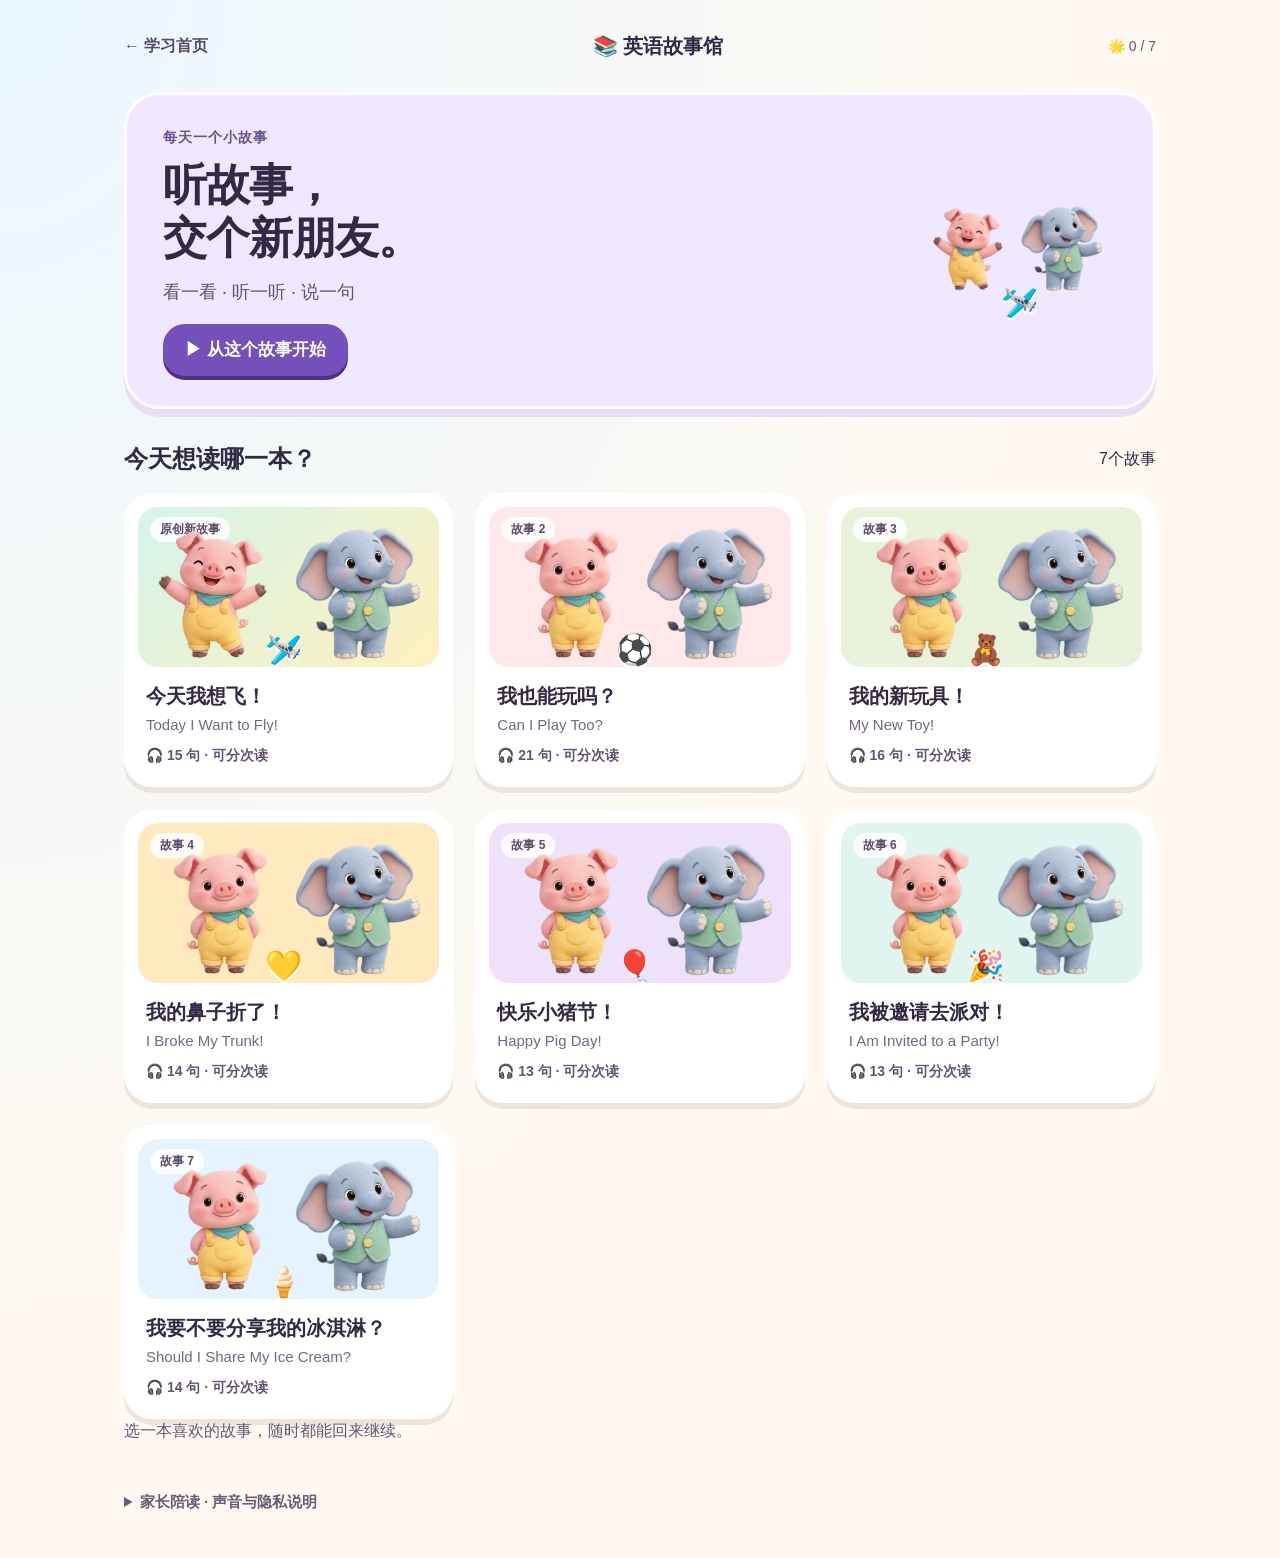
==== commit 69ab14e0: "Add original pig and elephant story theater with local dialogue video" ====
--- a/english-story.html
+++ b/english-story.html
@@ -4,7 +4,7 @@
 <meta charset="UTF-8">
 <meta name="viewport" content="width=device-width,initial-scale=1.0,viewport-fit=cover">
 <meta name="theme-color" content="#f0e8ff">
-<meta name="app-version" content="story-child-v1">
+<meta name="app-version" content="story-theater-v2">
 <title>英语绘本故事馆 · 看图听故事</title>
 <style>
 *{box-sizing:border-box;margin:0;padding:0}
@@ -75,9 +75,11 @@
 
 
 </style>
-<link rel="stylesheet" href="story-child.css?v=1">
+<link rel="stylesheet" href="story-child.css?v=2">
 <script src="story-data.js?v=1" defer></script>
-<script src="story-child.js?v=1" defer></script>
+<script src="story-picture.js?v=2" defer></script>
+<script src="story-child.js?v=2" defer></script>
+<script src="story-theater.js?v=2" defer></script>
 </head>
 <body>
 <div id="app"><p style="padding:32px">正在打开故事馆…</p><noscript>请开启浏览器的 JavaScript 后使用绘本点读。</noscript></div>
--- a/story-child.css
+++ b/story-child.css
@@ -36,3 +36,28 @@
 @media(max-width:760px){#app{padding:0 16px 24px;gap:16px}.kid-head{padding:14px 0;gap:8px}.kid-brand{font-size:17px}.kid-count{font-size:12px}.kid-hero{padding:24px;grid-template-columns:1fr 110px;gap:8px}.kid-hero .hero-art{width:110px}.kid-hero p{font-size:16px}.kid-books{grid-template-columns:repeat(2,minmax(0,1fr));gap:14px}.kid-cover{height:120px}.kid-cover svg{height:105px}.kid-book{padding:8px 8px 16px}.kid-book h3{font-size:18px}.kid-reader-layout{grid-template-columns:1fr}.kid-reader-layout .stage{min-height:270px}.stage .actor .art{max-width:125px}.kid-text{padding:20px}.kid-reader-head h1{font-size:21px}.kid-controls{gap:8px}.kid-controls .kid-btn{padding:12px 4px;font-size:16px}.kid-task{padding:20px}.kid-choices{grid-template-columns:1fr}.kid-choice{display:flex;gap:10px;align-items:center}.kid-choice>button:first-child{min-height:64px;display:flex;align-items:center;gap:12px;text-align:left}.kid-choice .emoji{font-size:34px}.kid-choice .kid-btn{width:80px;flex:none}.kid-help{margin-top:24px}}
 @media(max-width:360px){.kid-hero{grid-template-columns:1fr;padding:22px}.kid-hero .hero-art{display:none}.kid-head{flex-wrap:wrap}.kid-books{gap:12px}.kid-cover{height:105px}.kid-book p{font-size:14px}.kid-book h3{margin-left:2px;margin-right:2px}.kid-reader-head{align-items:flex-start;gap:10px}.kid-reader-head .kid-btn{padding:10px}.kid-tools .kid-btn{padding:12px}.stage .say{top:95px}.stage .caption{font-size:15px}}
 @media(prefers-reduced-motion:reduce){body.kid-speaking .stage .actor.talking .art{animation:none!important}.kid-btn{transition:none}}
+
+/* Original plush picture-book characters, shared by every story. */
+.picture-cover{position:relative;display:flex;align-items:center;justify-content:center;width:100%;height:100%;padding:10px 8px}
+.picture-sprite{display:block;flex:0 1 50%;aspect-ratio:1;background-image:url('assets/story-v2/characters.webp');background-size:400% 200%;background-repeat:no-repeat}
+.picture-sprite.pig{background-position:0 0}.picture-sprite.elephant{background-position:0 100%}
+.picture-sprite.pose-1{background-position-x:33.33333%}.picture-sprite.pose-2{background-position-x:66.66667%}.picture-sprite.pose-3{background-position-x:100%}
+.picture-prop{position:absolute;bottom:6%;left:42%;font-size:30px;filter:drop-shadow(0 3px 0 white)}
+.hero-art{height:170px}.kid-cover>.picture-cover{padding-top:18px}.kid-cover .picture-cover i{position:static}
+.kid-book:first-child .kid-cover{background:linear-gradient(135deg,#d4f4ec,#fff0bc)}
+.kid-reader-layout{grid-template-columns:1fr}.kid-reader-layout .stage{min-height:0;aspect-ratio:16/9}
+.kid-reader-layout .stage{aspect-ratio:auto}.stage canvas{display:block;width:100%;height:auto;aspect-ratio:16/9;object-fit:contain}.kid-text{padding:22px 28px}
+.theater-card{padding:24px;background:#fff;border:2px solid #e8dff0;border-radius:32px;box-shadow:0 7px 0 #e9e2ef}
+.theater-top{display:flex;gap:12px;justify-content:space-between;color:#67537b;font-size:17px;font-weight:800;margin-bottom:16px}
+.theater-screen{border:4px solid #fff3ce;border-radius:26px;overflow:hidden;background:#e6f4ed;box-shadow:0 5px 0 #eadcc0}
+.theater-screen canvas{display:block;width:100%;height:auto;aspect-ratio:16/9;object-fit:contain}.theater-screen canvas:fullscreen{background:#e6f4ed;width:100vw;height:100vh;object-fit:contain}
+.theater-script{margin-top:24px;padding:22px;background:#f5f0ff;border-radius:24px}.theater-script .kid-speaker{margin-bottom:8px}
+.theater-script details{margin-top:14px;font-size:18px;color:#67537b}.theater-script summary{cursor:pointer;min-height:48px;padding:10px 0}.theater-script details p{font-size:20px}
+.theater-steps{display:flex;gap:10px;flex-wrap:wrap;margin-top:24px}.theater-steps span{background:#fff0ca;padding:12px 16px;border-radius:18px;font-size:17px;font-weight:750}
+.theater-toggle{display:flex;gap:12px;align-items:center;font-size:17px;min-height:52px}.theater-toggle input{width:24px;height:24px;flex:none}
+.theater-meter{display:flex;gap:18px;align-items:center;flex-wrap:wrap;margin:22px 0 14px;font-size:20px;font-weight:800;font-variant-numeric:tabular-nums}.theater-meter meter{width:140px;height:22px}
+.theater-privacy{font-size:15px;color:#766585;line-height:1.7;margin-top:14px}.theater-fallback{margin-top:24px;padding-top:16px;border-top:2px dashed #e8dff0}.theater-fallback summary{min-height:48px;cursor:pointer;color:#67537b;padding:12px 0}
+#theaterResult{padding:22px;background:#eaf7ed;border-radius:24px;margin-top:24px}#theaterResult h2{font-size:24px;margin-bottom:10px}#theaterPlayback{display:block;width:100%;aspect-ratio:16/9;background:#254545;border-radius:20px;margin-top:18px}
+@media(max-width:760px){.kid-reader-layout .stage{min-height:0}.theater-card{padding:14px}.theater-top{font-size:15px}.theater-script{padding:18px}.theater-card .kid-actions{gap:10px}.theater-card .kid-btn{flex:1 1 auto}.hero-art{height:115px}.picture-prop{font-size:24px}#theaterResult{padding:14px}}
+.theater-recording #theaterStart{display:none}
+@media(max-width:760px){.theater-recording .theater-record-controls{position:fixed;bottom:0;left:0;right:0;z-index:20;padding:12px 16px calc(14px + env(safe-area-inset-bottom));background:#fffaf2f5;border-top:2px solid #e9dff0;box-shadow:0 -4px 16px #58407018;display:grid;grid-template-columns:1fr 1fr}.theater-recording #theaterNext{grid-column:1/-1;grid-row:1}.theater-recording .theater-card{padding-bottom:150px}}
